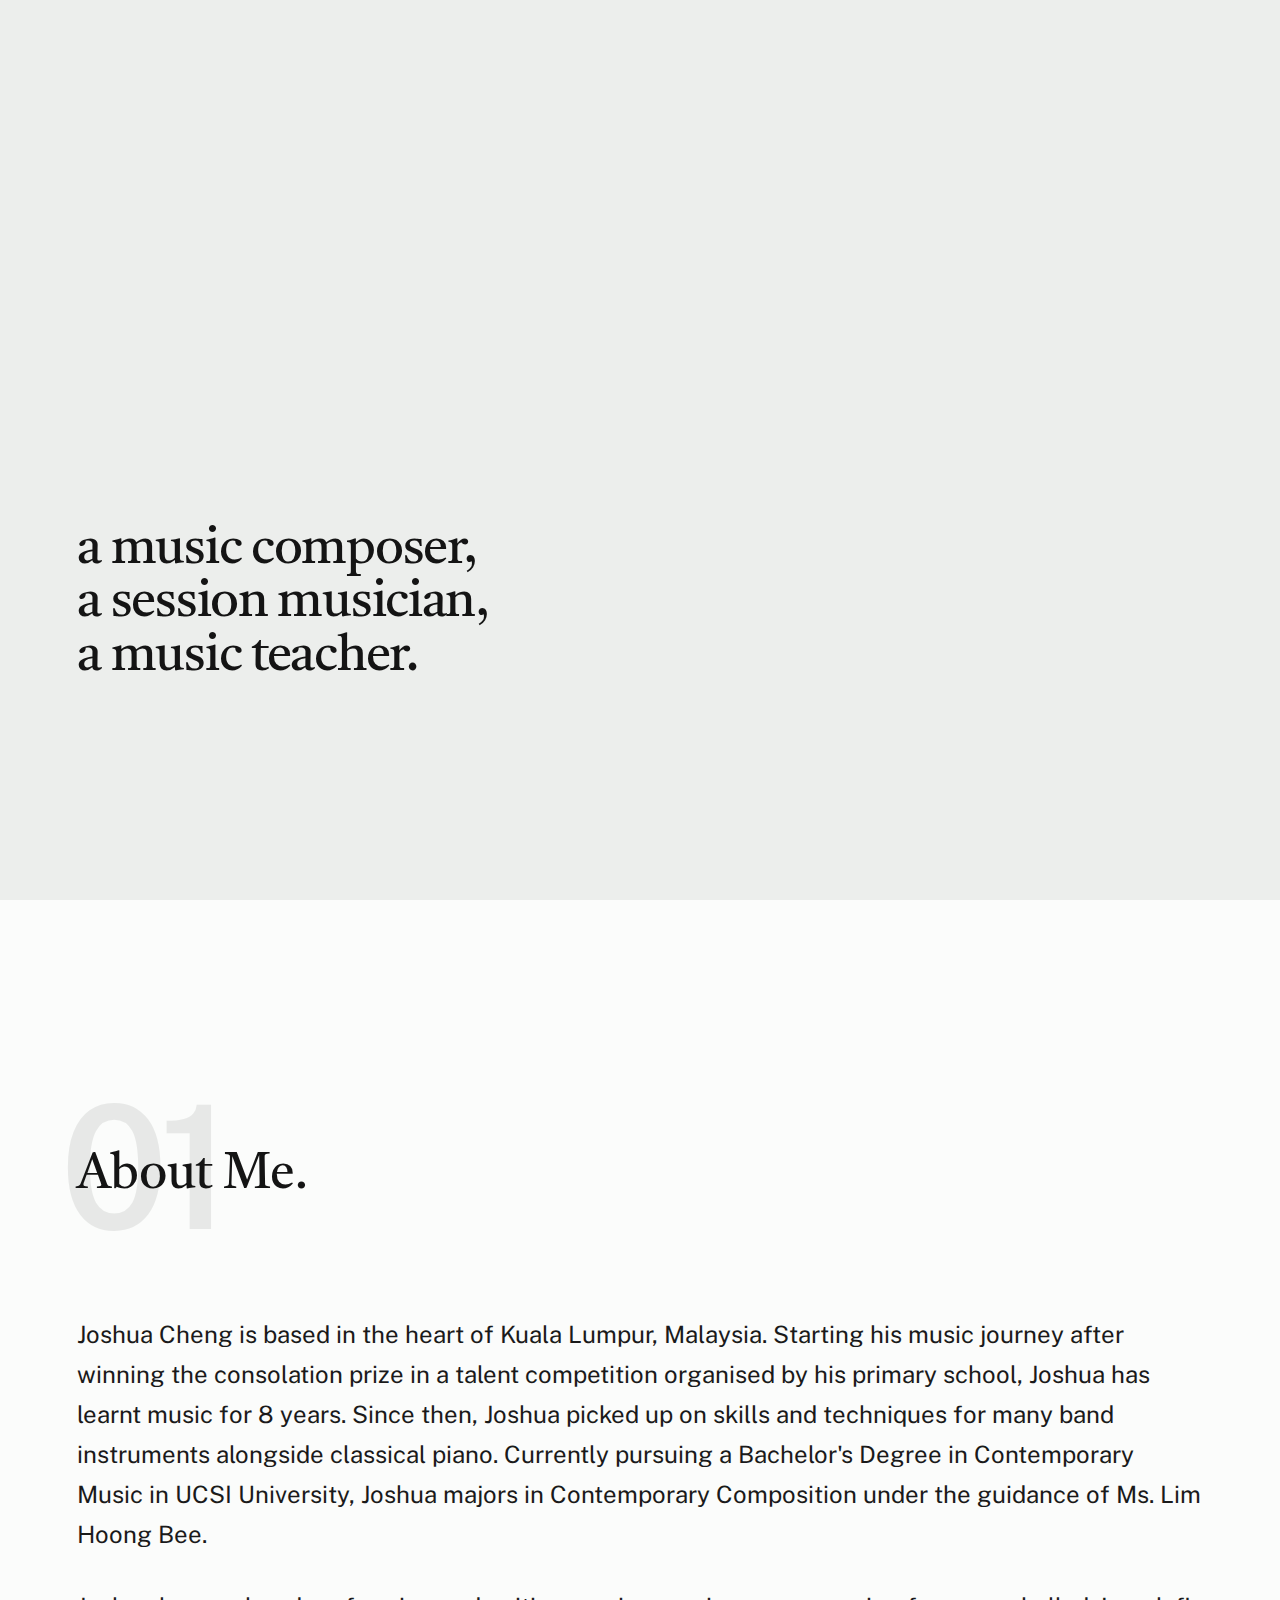
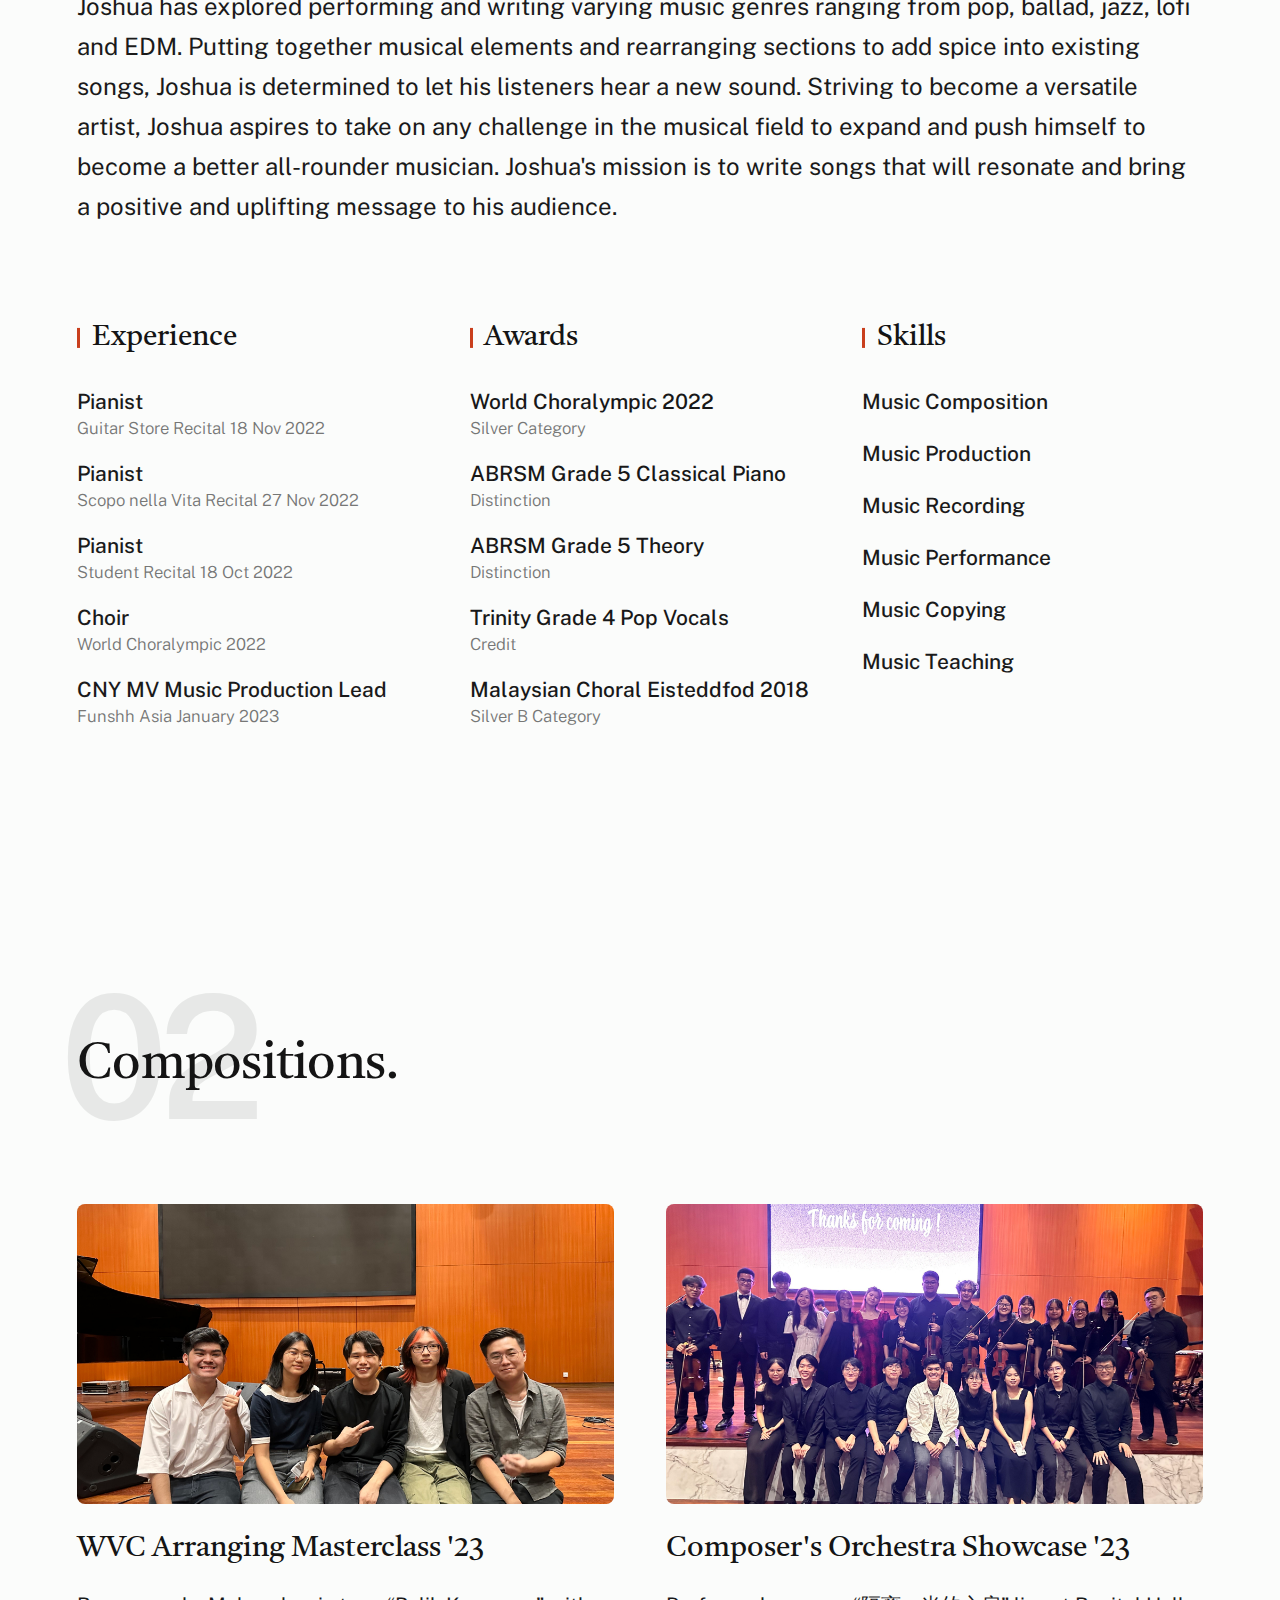
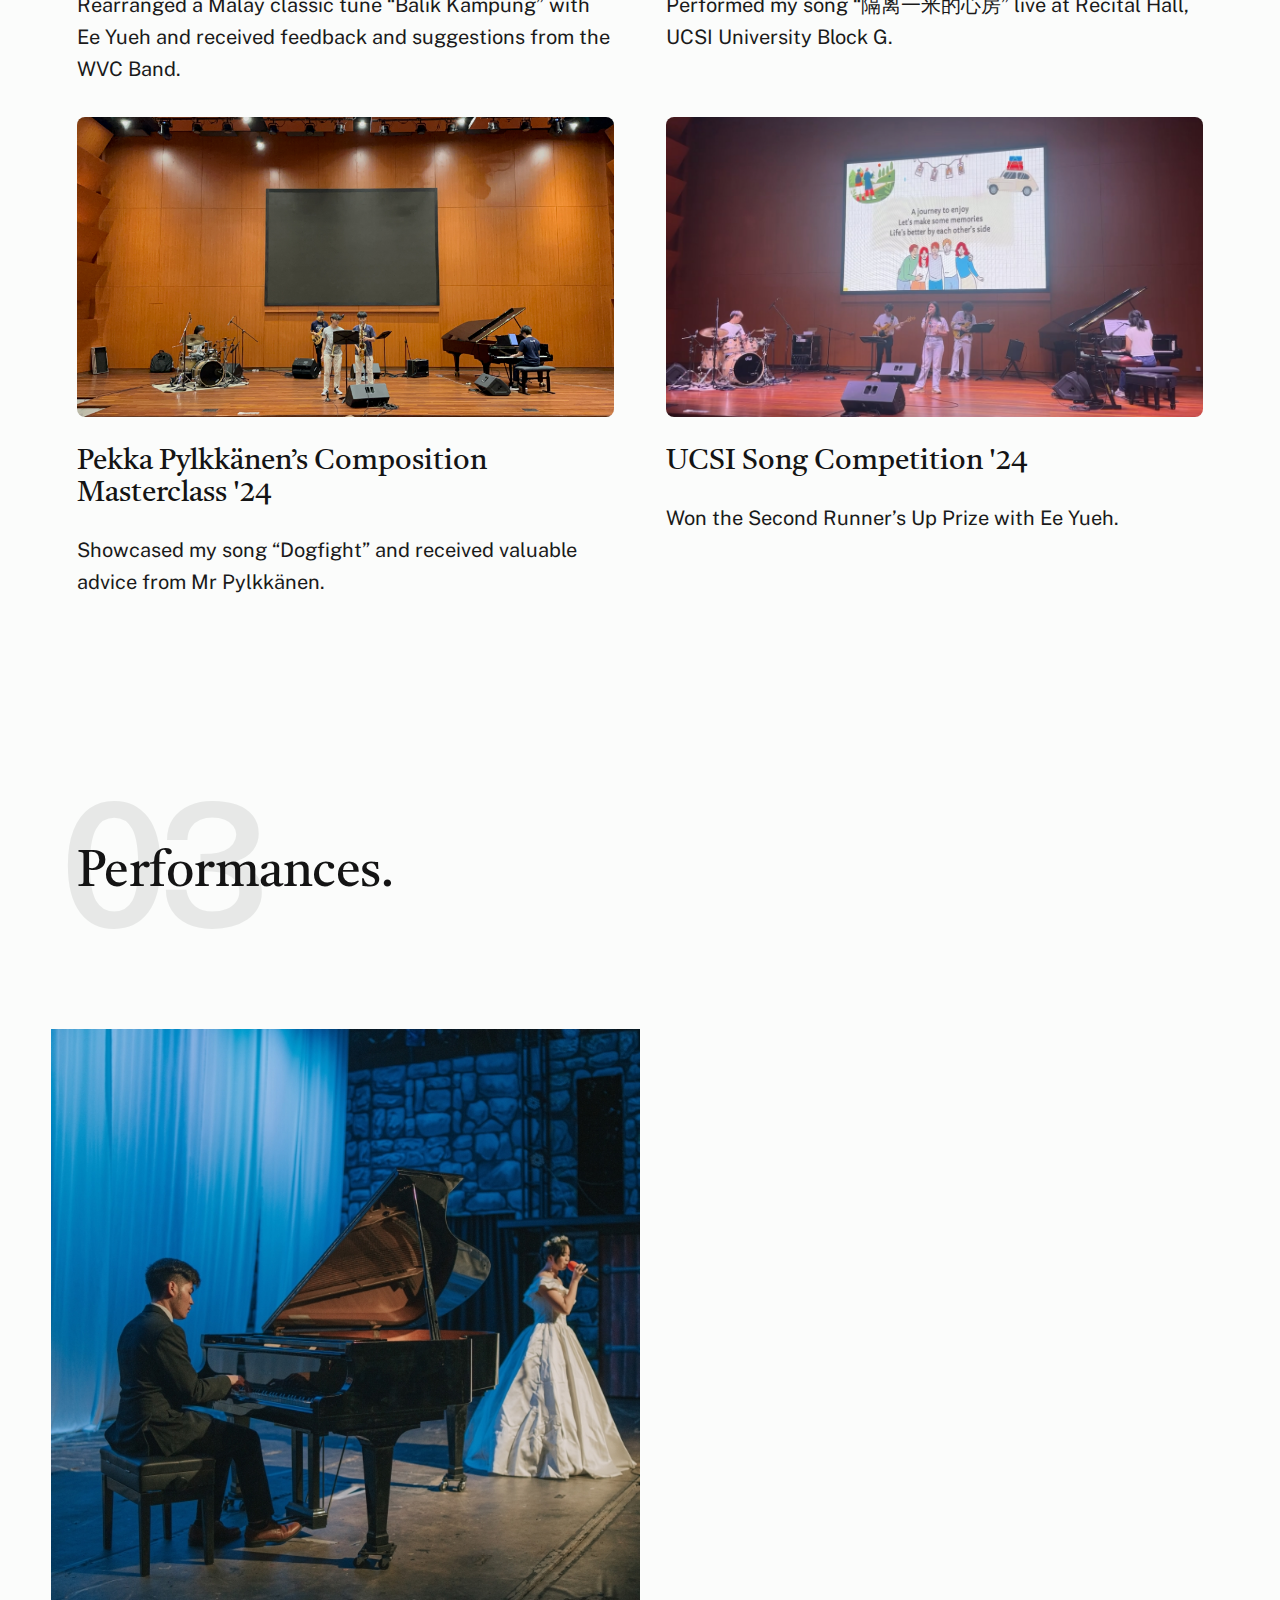
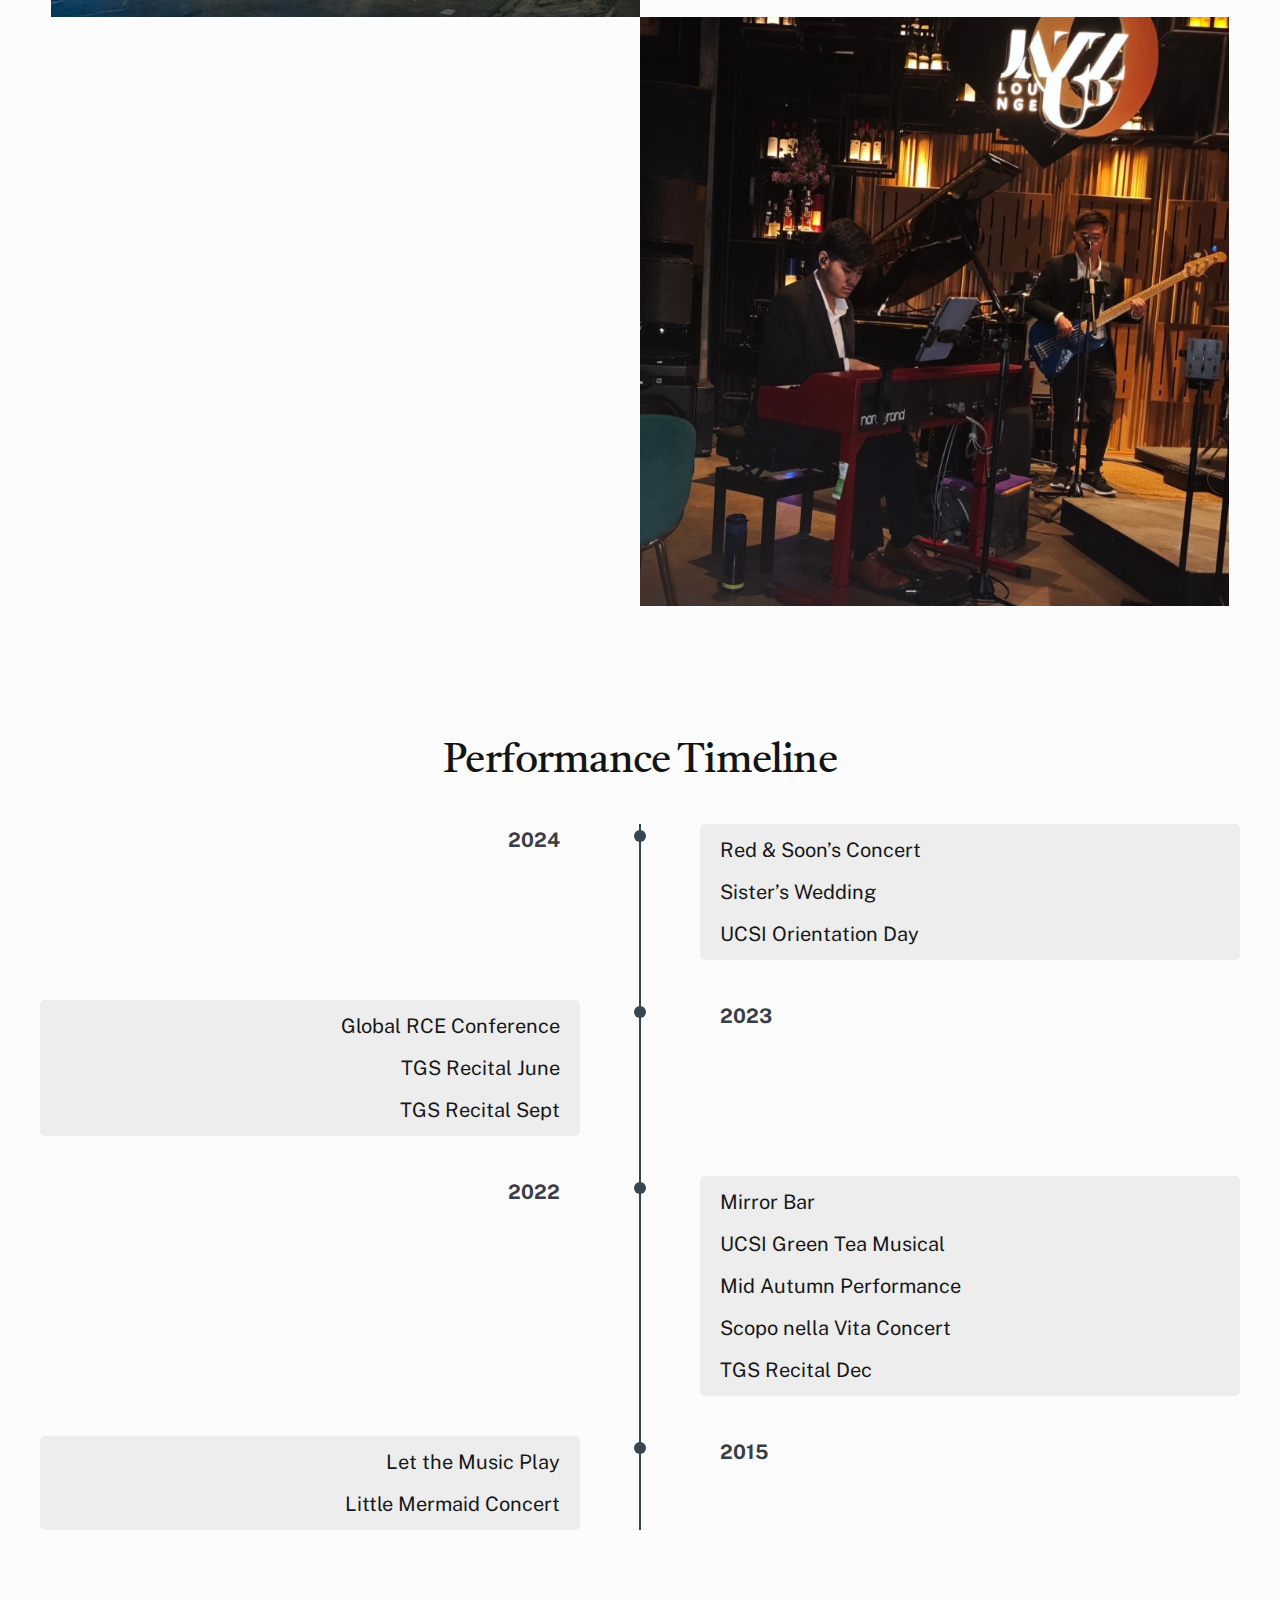
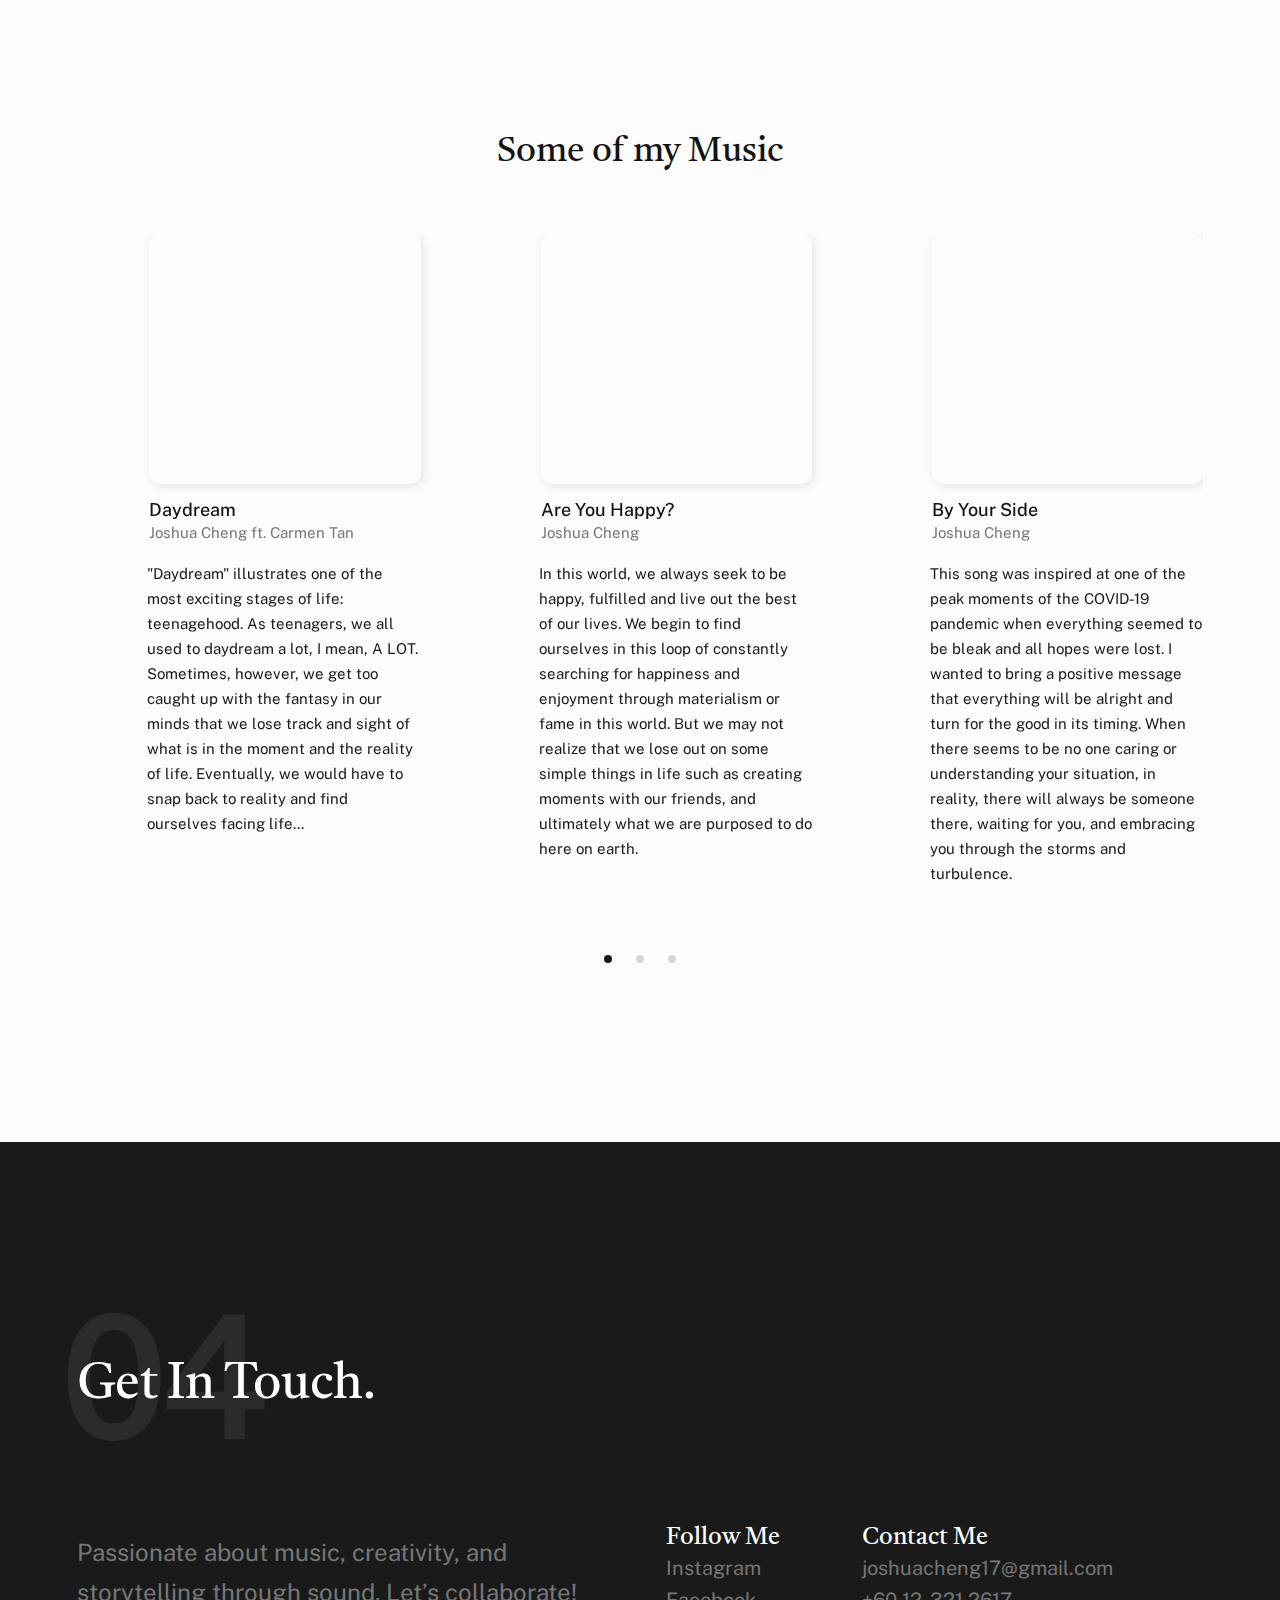
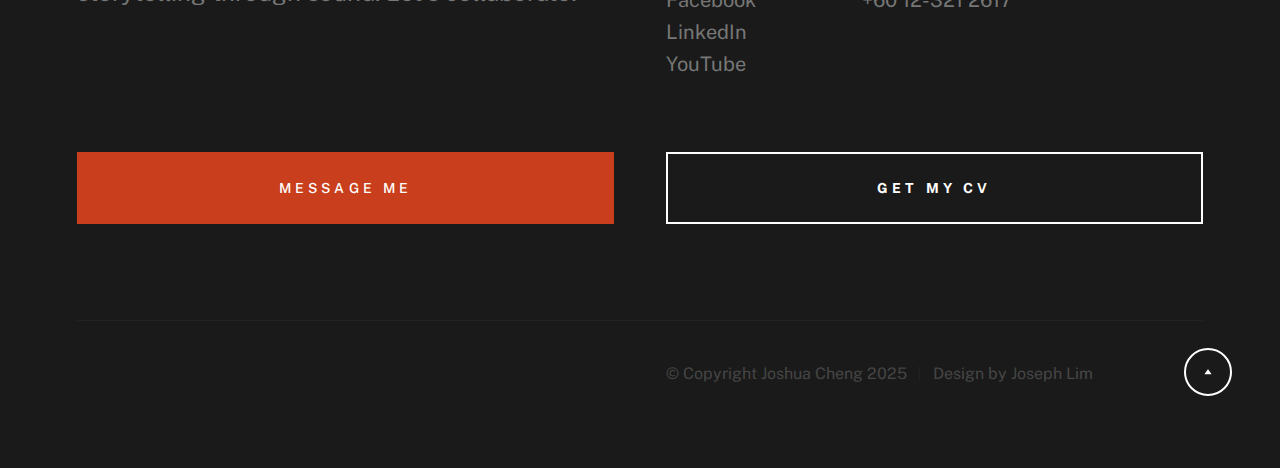
==== index.html @ 2cb17f42 "Add files via upload" ====
<!DOCTYPE html>
<html lang="en" class="no-js" >
<head>

    <!--- basic page needs
    ================================================== -->
    <meta charset="utf-8">
    <meta name="viewport" content="width=device-width, initial-scale=1">
    <title>Joshua Cheng</title>

    <script>
        document.documentElement.classList.remove('no-js');
        document.documentElement.classList.add('js');
    </script>

    <!-- CSS
    ================================================== -->
    <link rel="stylesheet" href="css/vendor.css">
    <link rel="stylesheet" href="css/styles.css">

    <!-- favicons
    ================================================== -->
    <link rel="icon" type="image/png" href="JC.png">

    <!-- <link rel="apple-touch-icon" sizes="180x180" href="apple-touch-icon.png">
    <link rel="icon" type="image/png" sizes="32x32" href="favicon-32x32.png">
    <link rel="icon" type="image/png" sizes="16x16" href="favicon-16x16.png">
    <link rel="manifest" href="site.webmanifest"> -->

</head>


<body id="top">

    
    <!-- preloader
    ================================================== -->
    <div id="preloader">
        <div id="loader" class="dots-fade">
            <div></div>
            <div></div>
            <div></div>
        </div>
    </div>


    <!-- page wrap
    ================================================== -->
    <div id="page" class="s-pagewrap">


        <!-- # site header 
        ================================================== -->
        <header class="s-header">
            <div class="row s-header__inner">

                <div class="s-header__block">
                    <div class="s-header__logo">
                        <a class="logo" href="index.html">
                            <img src="images/Joshua.svg" alt="Homepage">
                        </a>
                    </div>

                    <a class="s-header__menu-toggle" href="#0"><span>Menu</span></a>
                </div> <!-- end s-header__block -->

                <nav class="s-header__nav">    
                    <ul class="s-header__menu-links">
                        <li class="current"><a class="smoothscroll" href="#intro">Intro</a></li>
                        <li><a class="smoothscroll" href="#about">About</a></li>
                        <li><a class="smoothscroll" href="#works">Works</a></li>
                        <li><a class="smoothscroll" href="#footer">Contact</a></li>
                    </ul> <!-- s-header__menu-links -->    
                </nav> <!-- end s-header__nav -->

            </div> <!-- end s-header__inner -->
        </header> <!-- end s-header -->


        <!-- # intro
        ================================================== -->
        <section id="intro" class="s-intro target-section">

            <div class="row s-intro__content width-sixteen-col">
                <div class="column lg-12 s-intro__content-inner grid-block grid-16">
                    
                    <div class="s-intro__content-text">

                        <div class="s-intro__content-pretitle text-pretitle">Hello</div>
                        <h1 class="s-intro__content-title">
                        I'm Joshua Cheng</h1> 
                        <br>
                        <h3 class="s-intro__content-subtitle">a music composer, <br>
                        a session musician, <br>
                        a music teacher.
                        </h3>                            

                        <div class="s-intro__content-btns">
                            <a class="smoothscroll btn" href="#about">More About Me</a>
                            <a class="smoothscroll btn btn--stroke" href="#footer">Get In Touch</a>
                        </div> <!-- s-intro__content-btns -->   

                    </div> <!-- s-intro__content-text -->                     
                    
                </div> <!-- s-intro__content-inner -->  
            </div> <!-- s-intro__content -->

            <ul class="s-intro__social social-list">
                <li>
                    <a href="https://www.instagram.com/cheng.joshua/" target="blank">
                        <svg xmlns="http://www.w3.org/2000/svg" width="24" height="24" viewBox="0 0 24 24" fill="none" stroke="white" stroke-width="2">
                            <rect x="2" y="2" width="20" height="20" rx="5" ry="5" stroke="white" stroke-width="2"/>
                            <circle cx="12" cy="12" r="4" stroke="white" stroke-width="2"/>
                            <circle cx="18" cy="6" r="1" fill="white"/>
                          </svg>
                        <span class="u-screen-reader-text">Instagram</span>
                    </a>
                </li>
                <li>
                    <a href="https://www.facebook.com/joshua.cheng.944" target="blank">
                        <svg xmlns="http://www.w3.org/2000/svg" width="24" height="24" viewBox="0 0 24 24" fill="rgba(0, 0, 0, 1)">
                            <path d="M22.675 0H1.325C.593 0 0 .593 0 1.325v21.351C0 23.407.593 24 1.325 24h11.495V14.708h-3.13v-3.622h3.13V8.413c0-3.1 1.893-4.788 4.658-4.788 1.325 0 2.463.099 2.796.143v3.24h-1.918c-1.505 0-1.796.715-1.796 1.763v2.312h3.592l-.467 3.622h-3.125V24h6.127C23.407 24 24 23.407 24 22.676V1.325C24 .593 23.407 0 22.675 0z"/>
                          </svg>                                                                                                           
                        <span class="u-screen-reader-text">Facebook</span>
                    </a>
                </li>
                <li>
                    <a href="https://www.linkedin.com/in/joshua-cheng-b14655125/" target="blank">
                        <svg xmlns="http://www.w3.org/2000/svg" width="24" height="24" viewBox="0 0 24 24" fill="rgba(0, 0, 0, 1)"><path d="M20.447 20.452h-3.554v-5.569c0-1.328-.025-3.038-1.854-3.038-1.857 0-2.141 1.45-2.141 2.947v5.66H9.344V9h3.414v1.561h.049c.476-.9 1.637-1.854 3.369-1.854 3.604 0 4.268 2.37 4.268 5.455v6.29zM5.337 7.433c-1.144 0-2.07-.926-2.07-2.07 0-1.144.926-2.07 2.07-2.07 1.144 0 2.07.926 2.07 2.07 0 1.144-.926 2.07-2.07 2.07zM6.987 20.452H3.687V9h3.3v11.452zM22.225 0H1.771C.792 0 0 .774 0 1.727v20.546C0 23.227.792 24 1.771 24h20.451C23.208 24 24 23.227 24 22.273V1.727C24 .774 23.208 0 22.225 0z"/></svg>
                        <span class="u-screen-reader-text">LinkedIn</span>
                    </a>
                </li>
                <li>
                    <a href="https://www.youtube.com/channel/UCDn_E_sJCcV4kS2jR6MMblg" target="blank">
                        <svg xmlns="http://www.w3.org/2000/svg" width="24" height="24" viewBox="0 0 24 24" style="fill:rgba(0, 0, 0, 1);transform:;-ms-filter:"><path d="M23.499,6.203c-0.272-1.019-1.071-1.82-2.09-2.09C19.681,3.5,12,3.5,12,3.5s-7.681,0-9.41,0.613 c-1.019,0.272-1.82,1.071-2.09,2.09C0.887,7.932,0.887,12,0.887,12s0,4.068,0.613,5.797c0.272,1.019,1.071,1.82,2.09,2.09 C4.319,20.5,12,20.5,12,20.5s7.681,0,9.41-0.613c1.019-0.272,1.82-1.071,2.09-2.09C23.499,16.068,23.499,12,23.499,12 S23.499,7.932,23.499,6.203z M9.75,15.5v-7l6.5,3.5L9.75,15.5z"></path></svg>
                        <span class="u-screen-reader-text">YouTube</span>
                    </a>
                </li>

            </ul> <!-- end s-intro__social -->

            <div class="s-intro__content-media">                               
                <img src="images/main_portrait.JPG.jpg" srcset="images/main_portrait.jpg 1x, images/main_portrait.jpg 2x" alt="">
            </div> <!-- s-intro__content-media -->                

            <div class="s-intro__btn-download">
                <a class="btn btn--stroke" href="files/Joshua Cheng Music CV.pdf" download="Joshua Cheng Music CV.pdf" target="_blank" rel="noopener noreferrer">Get My CV</a>
            </div> <!-- end s-intro__btn-download -->
            
            <div class="s-intro__scroll-down">
                <a href="#about" class="smoothscroll">
                    <div class="scroll-icon">
                        <svg xmlns="http://www.w3.org/2000/svg" width="24" height="24" viewBox="0 0 24 24" style="fill: rgba(0, 0, 0, 1);transform: ;msFilter:;"><path d="M11.178 19.569a.998.998 0 0 0 1.644 0l9-13A.999.999 0 0 0 21 5H3a1.002 1.002 0 0 0-.822 1.569l9 13z"></path></svg>
                    </div>
                    <span class="scroll-text u-screen-reader-text">Scroll Down</span>
                </a>
            </div> <!-- s-intro__scroll-down -->

        </section> <!-- end s-intro -->


        <!-- # about
        ================================================== -->
        <section id="about" class="s-about target-section">

            <div class="row s-about__content">
                <div class="column xl-12">    
                    
                    <div class="section-header" data-num="01">
                        <h2 class="text-display-title">About Me.</h2>
                    </div> <!-- end section-header -->

                    <p class="attention-getter">
                    Joshua Cheng is based in the heart of Kuala Lumpur, Malaysia. Starting his music journey after winning the consolation prize in a talent competition organised by his primary school, Joshua has learnt music for 8 years. Since then, Joshua picked up on skills and techniques for many band instruments alongside classical piano. Currently pursuing a Bachelor's Degree in Contemporary Music in UCSI University, Joshua majors in Contemporary Composition under the guidance of Ms. Lim Hoong Bee.</p>

                    <p class="attention-getter">
                        Joshua has explored performing and writing varying music genres ranging from pop, ballad, jazz, lofi and EDM. Putting together musical elements and rearranging sections to add spice into existing songs, Joshua is determined to let his listeners hear a new sound. Striving to become a versatile artist, Joshua aspires to take on any challenge in the musical field to expand and push himself to become a better all-rounder musician. Joshua's mission is to write songs that will resonate and bring a positive and uplifting message to his audience.</p>

                    <div class="grid-list-items s-about__blocks">

                        <div class="grid-list-items__item s-about__block">
                            <h4 class="s-about__block-title">Experience</h4>
                            <ul class="s-about__list">
                                <li>
                                    Pianist
                                    <span>Guitar Store Recital 18 Nov 2022</span>
                                </li>
                                <li>
                                    Pianist
                                    <span>Scopo nella Vita Recital 27 Nov 2022</span>
                                </li>
                                <li>
                                    Pianist
                                    <span>Student Recital 18 Oct 2022 </span>
                                </li>
                                <li>
                                    Choir
                                    <span>World Choralympic 2022</span>
                                </li>
                                <li>
                                    CNY MV Music Production Lead
                                    <span>Funshh Asia January 2023</span>
                                </li>
                            </ul>
                        </div> <!--end s-about__block -->

                        <div class="grid-list-items__item s-about__block">
                            <h4 class="s-about__block-title">Awards</h4>

                            <ul class="s-about__list">
                                <li>
                                    <a href="#0">
                                        World Choralympic 2022
                                        <span>Silver Category</span>
                                    </a>                                        
                                </li>
                                <li>
                                    <a href="#0">
                                        ABRSM Grade 5 Classical Piano
                                        <span>Distinction</span>
                                    </a>
                                </li>
                                <li>
                                    <a href="#0">
                                        ABRSM Grade 5 Theory
                                        <span>Distinction</span>
                                    </a>
                                </li>
                                <li>
                                    <a href="#0">
                                        Trinity Grade 4 Pop Vocals 
                                        <span>Credit</span>
                                    </a>
                                </li><li>
                                    <a href="#0">
                                        Malaysian Choral Eisteddfod 2018
                                        <span>Silver B Category</span>
                                    </a>                                        
                                </li>
                            </ul>
                        </div> <!--end s-about__block -->
                        
                        <div class="grid-list-items__item s-about__block">
                            <h4 class="s-about__block-title">Skills</h4>

                            <ul class="s-about__list">
                                <li>
                                    Music Composition
                                </li>
                                <li>
                                    Music Production
                                </li>
                                <li>
                                    Music Recording
                                </li>
                                <li>
                                    Music Performance
                                </li>
                                <li>
                                    Music Copying
                                </li>
                                <li>
                                    Music Teaching
                                </li>
                            </ul>
                        </div> <!--end s-about__block -->

                    </div> <!-- grid-list-items -->

                </div> <!--end column -->
            </div> <!--end s-about__content -->
            
        </section> <!-- end s-about -->   

        <!-- # composition
        ================================================== -->
        <section id="compositions" class="s-compositions target-section">

            <div class="row">
                <div class="column xl-12">
                    <div class="section-header" data-num="02">
                        <h2 class="text-display-title">Compositions.</h2>
                    </div> <!-- end section-header -->
                </div>
            </div>

            <div class="row compositions-grid">

                <!-- Composition 1 -->
                <div class="column xl-6 lg-12 composition-item">
                    <div class="composition">
                        <img class="composition-image" src="images/composition/arranging_masterclass_23.jpg" alt="Composition 4">
                        <h4 class="composition-title">WVC Arranging Masterclass '23</h4>
                        <p class="composition-description">
                            Rearranged a Malay classic tune “Balik Kampung” with Ee Yueh and received feedback and suggestions from the WVC Band. 
                        </p>
                    </div>
                </div> <!-- end composition-item -->

                <!-- Composition 2 -->
                <div class="column xl-6 lg-12 composition-item">
                    <div class="composition">
                        <img class="composition-image" src="images/composition/composer_showcase_23.jpg" alt="Composition 2">
                        <h4 class="composition-title">Composer's Orchestra Showcase '23</h4>
                        <p class="composition-description">
                            Performed my song “隔离一米的心房” live at Recital Hall, UCSI University Block G.
                        </p>
                    </div>
                </div> <!-- end composition-item -->

                <!-- Composition 3 -->
                <div class="column xl-6 lg-12 composition-item">
                    <div class="composition">
                        <img class="composition-image" src="images/composition/composition_masterclass_24.JPG" alt="Composition 1">
                        <h4 class="composition-title">Pekka Pylkkänen’s Composition Masterclass '24</h4>
                        <p class="composition-description">
                            Showcased my song “Dogfight” and received valuable advice from Mr Pylkkänen.
                        </p>
                    </div>
                </div> <!-- end composition-item -->

                <!-- Composition 4 -->
                <div class="column xl-6 lg-12 composition-item">
                    <div class="composition">
                        <img class="composition-image" src="images/composition/ucsi_song_competition_24.jpg" alt="Composition 3">
                        <h4 class="composition-title">UCSI Song Competition '24</h4>
                        <p class="composition-description">
                            Won the Second Runner’s Up Prize with Ee Yueh. 
                        </p>
                    </div>
                </div> <!-- end composition-item -->

            </div> <!-- end compositions-grid -->

        </section> <!-- end s-compositions -->        


        <!-- # performances
        ================================================== -->
        <section id="works" class="s-works target-section">

            <div class="row">
                <div class="column xl-12">
                    <div class="section-header" data-num="03">
                        <h2 class="text-display-title">Performances.</h2>
                    </div> <!-- end section-header -->
                </div>
            </div>

            <!-- Main Performances Highlights -->
            <div class="row folio-entries">

                <!-- First Performance -->
                <div class="column entry">
                    <a href="images/folio/gallery/scopo_nella_vita_concert.jpg" class="entry__link glightbox" data-glightbox="title: Scopo Nella Vita Concert '22; description: .entry__desc-01">
                        <div class="entry__thumb">
                            <img src="images/folio/scopo_nella_vita_concert.jpg" srcset="images/folio/scopo_nella_vita_concert.jpg 1x, images/folio/scopo_nella_vita_concert@2x.jpg 2x" alt="">
                        </div>
                        <div class="entry__info">
                            <h4 class="entry__title">Scopo Nella Vita Concert '22</h4>
                            <div class="entry__cat">Pianist</div>
                        </div>
                    </a>

                    <div class="glightbox-desc entry__desc-01">
                        <p>
                            Performed as a pianist for my sister’s concert
                        </p>
                    </div>
                </div> <!-- entry -->

                <!-- Second Performance -->
                <div class="column entry">
                    <a href="images/folio/gallery/tgs_recital_sept23.jpg" class="entry__link glightbox" data-glightbox="title: TGS Recital Sept '23'; description: .entry__desc-05">
                        <div class="entry__thumb">
                            <img src="images/folio/tgs_recital_sept23.jpg" srcset="images/folio/tgs_recital_sept23.jpg 1x, images/folio/tgs_recital_sept23@2x.jpg 2x" alt="">
                        </div>
                        <div class="entry__info">
                            <h4 class="entry__title">TGS Recital Sept '23</h4>
                            <div class="entry__cat">Band Leader</div>
                        </div>
                    </a>

                    <div class="glightbox-desc entry__desc-05">
                        <p>
                        Band leader and keyboardist of my band.
                        Also played as guest bassist.
                        </p>
                    </div>
                </div> <!-- entry -->

                <!-- Third Performance -->
                <div class="column entry">
                    <a href="images/folio/gallery/sister_wedding.jpg" class="entry__link glightbox" data-glightbox="title: Sister's Wedding '24; description: .entry__desc-04">
                        <div class="entry__thumb">
                            <img src="images/folio/sister_wedding.JPG." srcset="images/folio/sister_wedding.jpg 1x, images/folio/sister_wedding@2x.jpg 2x" alt="">
                        </div>
                        <div class="entry__info">
                            <h4 class="entry__title">Sister's Wedding '24</h4>
                            <div class="entry__cat">Pianist</div>
                        </div>
                    </a>

                    <div class="glightbox-desc entry__desc-04">
                        <p>
                        Lorem ipsum dolor sit amet consectetur, adipisicing elit. 
                        Inventore ipsum iste soluta fugiat, impedit illum ducimus 
                        deleniti facilis ab, tempora non! Nisi, tempora provident.
                        </p>
                    </div>
                </div> <!-- entry -->

                <!-- Fourth Performance -->
                <div class="column entry">
                    <a href="images/folio/gallery/red_and_soon_concert_24.jpg" class="entry__link glightbox" data-glightbox="title: Red and Soon Concert '24'; description: .entry__desc-06">
                        <div class="entry__thumb">
                            <img src="images/folio/red_and_soon_concert_24.jpg" srcset="images/folio/red_and_soon_concert_24.jpg 1x, images/folio/red_and_soon_concert_24@2x.jpg 2x" alt="">
                        </div>
                        <div class="entry__info">
                            <h4 class="entry__title">Red and Soon's Concert '24</h4>
                            <div class="entry__cat">Frontend Design</div>
                        </div>
                    </a>

                    <div class="glightbox-desc entry__desc-06">
                        <p>
                        Lorem ipsum dolor sit amet consectetur, adipisicing elit. 
                        Inventore ipsum iste soluta fugiat, impedit illum ducimus 
                        deleniti facilis ab, tempora non! Nisi, tempora provident.
                        <a href="https://www.behance.net/">Project Link</a>.
                        </p>
                    </div>
                </div> <!-- entry --> 

            </div> <!-- folio entries -->

            <!-- Performance Timeline -->
            <section id="other-performances" class="timeline-section">
                <div class="timeline-header">
                    <h2>Performance Timeline</h2>
                </div>
                <div class="timeline">
                    <div class="timeline-item">
                        <div class="timeline-date">2024</div>
                        <div class="timeline-content">
                            <p class="timeline-desc">Red & Soon’s Concert</p>
                            <p class="timeline-desc">Sister’s Wedding</p>
                            <p class="timeline-desc">UCSI Orientation Day</p>
                        </div>
                    </div>
                    <div class="timeline-item">
                        <div class="timeline-date">2023</div>
                        <div class="timeline-content">
                            <p class="timeline-desc">Global RCE Conference</p>
                            <p class="timeline-desc">TGS Recital June</p>
                            <p class="timeline-desc">TGS Recital Sept</p>
                        </div>
                    </div>
                    <div class="timeline-item">
                        <div class="timeline-date">2022</div>
                        <div class="timeline-content">
                            <p class="timeline-desc">Mirror Bar</p>
                            <p class="timeline-desc">UCSI Green Tea Musical</p>
                            <p class="timeline-desc">Mid Autumn Performance</p>
                            <p class="timeline-desc">Scopo nella Vita Concert</p>
                            <p class="timeline-desc">TGS Recital Dec</p>
                        </div>
                    </div>
                    <div class="timeline-item">
                        <div class="timeline-date">2015</div>
                        <div class="timeline-content">
                            <p class="timeline-desc">Let the Music Play</p>
                            <p class="timeline-desc">Little Mermaid Concert</p>
                        </div>
                    </div>
                </div>
            </section>

            <!-- Other Music -->
            <div class="row s-testimonials">
                <div class="column xl-12">

                    <h3 class="s-testimonials__header">Some of my Music</h3>
    
                    <div class="swiper-container s-testimonials__slider">
    
                        <div class="swiper-wrapper">

                            <!--1st Song-->
                            <div class="s-testimonials__slide swiper-slide">
                                <div class="s-testimonials__author">
                                    <div class="s-testimonials__video-container">
                                        <iframe class="s-testimonials__video"
                                            src="https://www.youtube.com/embed/Yi7dYwLw9x8?si=ro37I69ZDQQ32Qte" 
                                            title="YouTube video player" 
                                            frameborder="0" 
                                            allow="accelerometer; autoplay; clipboard-write; encrypted-media; gyroscope; picture-in-picture; web-share" 
                                            referrerpolicy="strict-origin-when-cross-origin" 
                                            allowfullscreen>
                                        </iframe>
                                    </div>
                                    <cite class="s-testimonials__cite">
                                        <strong>Daydream</strong>
                                        <span>Joshua Cheng ft. Carmen Tan</span>
                                    </cite>
                                </div>
                                <p class="testimonial__desc">
                                    "Daydream" illustrates one of the most exciting stages of life: teenagehood. As teenagers, we all used to daydream a lot, 
                                    I mean, A LOT. Sometimes, however, we get too caught up with the fantasy in our minds that we lose track and sight of 
                                    what is in the moment and the reality of life. Eventually, we would have to snap back to reality and find ourselves facing 
                                    life...
                                </p>
                            </div> <!-- end s-testimonials__slide -->
            
                            <!--2nd Song-->
                            <div class="s-testimonials__slide swiper-slide">
                                <div class="s-testimonials__author">
                                    <div class="s-testimonials__video-container">
                                        <iframe class="s-testimonials__video"
                                            src="https://www.youtube.com/embed/DzXnQTQEo2Q?si=A9X1s0SdWro9Xtnl" 
                                            title="YouTube video player" 
                                            frameborder="0" 
                                            allow="accelerometer; autoplay; clipboard-write; encrypted-media; gyroscope; picture-in-picture; web-share" 
                                            referrerpolicy="strict-origin-when-cross-origin" 
                                            allowfullscreen>
                                        </iframe>
                                    </div>
                                    <cite class="s-testimonials__cite">
                                        <strong>Are You Happy?</strong>
                                        <span>Joshua Cheng</span>
                                    </cite>
                                </div>
                                <p class="testimonial__desc">
                                    In this world, we always seek to be happy, fulfilled and live out the best of our lives. We begin to find ourselves in 
                                    this loop of constantly searching for happiness and enjoyment through materialism or fame in this world. But we may not 
                                    realize that we lose out on some simple things in life such as creating moments with our friends, and ultimately what 
                                    we are purposed to do here on earth. 
                                </p>
                            </div> <!-- end s-testimonials__slide -->
                            
                            <!--3rd Song-->
                            <div class="s-testimonials__slide swiper-slide">
                                <div class="s-testimonials__author">
                                    <div class="s-testimonials__video-container">
                                        <iframe class="s-testimonials__video" 
                                            src="https://www.youtube.com/embed/0oAnjfOOE7Q?si=xEVXqdSBKKNXfiDW" 
                                            title="YouTube video player" 
                                            frameborder="0" 
                                            allow="accelerometer; autoplay; clipboard-write; encrypted-media; gyroscope; picture-in-picture; web-share" 
                                            referrerpolicy="strict-origin-when-cross-origin" 
                                            allowfullscreen>
                                        </iframe>
                                    </div>
                                    <cite class="s-testimonials__cite">
                                        <strong>By Your Side</strong>
                                        <span>Joshua Cheng</span>
                                    </cite>
                                </div>
                                <p class="testimonial__desc">
                                    This song was inspired at one of the peak moments of the COVID-19 pandemic when everything seemed to be bleak and all 
                                    hopes were lost. I wanted to bring a positive message that everything will be alright and turn for the good in its timing. 
                                    When there seems to be no one caring or understanding your situation, in reality, there will always be someone there, 
                                    waiting for you, and embracing you through the storms and turbulence.
                                </p>
                            </div> <!-- end s-testimonials__slide -->
    
                            <!--4th Song-->
                            <div class="s-testimonials__slide swiper-slide">
                                <div class="s-testimonials__author">
                                    <div class="s-testimonials__video-container">
                                        <iframe class="s-testimonials__video" 
                                            src="https://www.youtube.com/embed/Lt3WxE6eL8g?si=CV_gSS6WuaZSYxtA" 
                                            title="YouTube video player" 
                                            frameborder="0" 
                                            allow="accelerometer; autoplay; clipboard-write; encrypted-media; gyroscope; picture-in-picture; web-share" 
                                            referrerpolicy="strict-origin-when-cross-origin" 
                                            allowfullscreen>
                                        </iframe>
                                    </div>
                                    <cite class="s-testimonials__cite">
                                        <strong>Be Free, Be You</strong>
                                        <span>Joshua Cheng</span>
                                    </cite>
                                </div>
                                <p class="testimonial__desc">
                                    I've heard that a lot of times people say to me that "in society, you have to fake it to make it". I found myself 
                                    subscribing to the same ideology, and never truly enjoyed what I wanted to do at the moment at any given place. 
                                    There was a yearning in my heart that tells me it's okay to be yourself, no matter what people think, and ever since 
                                    then I told myself that I do not want people to see a facade of me, but truly see me for who I am.
                                </p>
                            </div> <!-- end s-testimonials__slide -->

                            <!--5th Song-->
                            <div class="s-testimonials__slide swiper-slide">
                                <div class="s-testimonials__author">
                                    <div class="s-testimonials__video-container">
                                        <iframe class="s-testimonials__video" 
                                            src="https://www.youtube.com/embed/UTuk7xOyQX8?si=ZD1ICqGT_HI75ges" 
                                            title="YouTube video player" 
                                            frameborder="0" 
                                            allow="accelerometer; autoplay; clipboard-write; encrypted-media; gyroscope; picture-in-picture; web-share" 
                                            referrerpolicy="strict-origin-when-cross-origin" 
                                            allowfullscreen>
                                        </iframe>
                                    </div>
                                    <cite class="s-testimonials__cite">
                                        <strong>To The Moon and Back</strong>
                                        <span>Joshua Cheng ft. Jaslyn Ng (Guitar)</span>
                                    </cite>
                                </div>
                                <p class="testimonial__desc">
                                    This Bossa tune depicts a story of a man wanting to be together with the woman he was in love with, and how badly 
                                    he wanted her for himself. I decided to try something unusual for my jury/exam with a whole different direction of 
                                    making music for fun. Hope all my listeners enjoy this tune!
                                </p>
                            </div> <!-- end s-testimonials__slide -->
        
                        </div> <!-- end swiper-wrapper -->
    
                        <div class="swiper-pagination"></div>
    
                    </div> <!-- end swiper-container -->
    
                </div> <!-- end column -->
            </div> <!-- end s-testimonials -->

        </section> <!-- end s-works --> 


        <!-- # numbers
        ================================================== -->
        <!--
        <section id="numbers" class="s-numbers">

            <div class="row counter-items">

                <div class="column counter-items__item">
                    <div class="num">
                        80
                        <span>+</span>
                    </div>
                    <h5>Happy Customers</h5>
                    <p>
                    Lorem ipsum dolor sit amet consectetur adipisicing elit. 
                    Vel harum magni quae voluptate error quo repellendus inventore 
                    laborum ex veniam. 
                    </p>
                </div> 

                <div class="column counter-items__item">
                    <div class="num">
                        120
                        <span>+</span>
                    </div>
                    <h5>Projects Completed</h5>
                    <p>
                    Nunc interdum lacus sit amet orci. Vestibulum dapibus nunc ac augue. 
                    Fusce vel dui. In ac felis 
                    quis tortor malesuada pretium
                    </p>
                </div> 

                <div class="column counter-items__item">
                    <div class="num">
                        23k
                        <span>+</span>
                    </div>
                    <h5>Lines of Code</h5>
                    <p>
                    Excepturi nam cupiditate culpa doloremque deleniti repellat. Veniam quos repellat voluptas animi adipisci.
                    Nisi eaque consequatur. Voluptatem dignissimos ut ducimus
                    </p>
                </div> 

                <div class="column counter-items__item">
                    <div class="num">
                        85
                        <span>+</span>
                    </div>
                    <h5>Positive Feedback</h5>
                    <p>
                    Lorem ipsum dolor sit amet consectetur adipisicing elit. Vel harum magni quae voluptate error 
                    quo repellendus inventore laborum ex veniam.
                    </p>
                </div> 

            </div>  

        </section> --> 


        <!-- # footer 
        ================================================== -->
        <footer id="footer" class="s-footer target-section">

            <div class="row">
                <div class="column lg-12">
                    <div class="section-header light-on-dark" data-num="04">
                        <h2 class="text-display-title">Get In Touch.</h2>
                    </div> <!-- end section-header -->
                </div>
            </div>

            <div class="row s-footer__content">

                <div class="column xl-6 md-12 s-footer__block s-footer__about">                    
                    <p class="attention-getter">
                    Passionate about music, creativity, and storytelling through sound. Let’s collaborate!
                    </p>               
                </div> <!-- end section-footer__about -->

                <div class="column xl-6 md-12 s-footer__block s-footer__site-links">
                    <div class="row">
                        <div class="column xl-4 lg-5 md-6 tab-12">
                            <h5>Follow Me</h5>
                            <ul class="link-list">
                                <li><a href="https://www.instagram.com/cheng.joshua/" target="blank">Instagram</a></li>
                                <li><a href="https://www.facebook.com/joshua.cheng.944" target="blank">Facebook</a></li>
                                <li><a href="https://www.linkedin.com/in/joshua-cheng-b14655125/" target="blank">LinkedIn</a></li>
                                <li><a href="https://www.youtube.com/channel/UCDn_E_sJCcV4kS2jR6MMblg" target="blank">YouTube</a></li>
                            </ul>
                        </div>
                        <div class="column xl-6 md-6 tab-12">
                            <h5>Contact Me</h5>
                            <ul class="link-list">
                                <li><a href="mailto:#0">joshuacheng17@gmail.com</a></li>
                                <li><a href="tel:+1975432345">+60 12-321 2617</a></li>
                            </ul> 
                        </div>
                    </div>                    
                </div> <!-- end section-footer__site-links -->

            </div> <!-- end section-footer__content -->


            <div class="row s-footer__buttons">
               
                <div class="column xl-6 tab-12">
                    <a href="mailto:joshuacheng17@gmail.com" class="btn btn--primary btn--large u-fullwidth">Message Me</a>
                </div>
          
                <div class="column xl-6 tab-12">                    
                    <a href="files/Joshua Cheng Music CV.pdf" download="Joshua Cheng Music CV.pdf" target="_blank" rel="noopener noreferrer" class="btn btn--stroke btn--large u-fullwidth">Get My CV</a>
                </div>
            
            </div> <!-- end section-footer__buttons -->              
            
            <div class="row s-footer__bottom">
                
                <div class="column xl-6 lg-12">
                    <!--<ul class="s-footer__social social-list">
                        <li>
                            <a href="#0">
                                <svg xmlns="http://www.w3.org/2000/svg" width="24" height="24" viewBox="0 0 24 24" style="fill:rgba(0, 0, 0, 1);transform:;-ms-filter:"><path d="M20,3H4C3.447,3,3,3.448,3,4v16c0,0.552,0.447,1,1,1h8.615v-6.96h-2.338v-2.725h2.338v-2c0-2.325,1.42-3.592,3.5-3.592 c0.699-0.002,1.399,0.034,2.095,0.107v2.42h-1.435c-1.128,0-1.348,0.538-1.348,1.325v1.735h2.697l-0.35,2.725h-2.348V21H20 c0.553,0,1-0.448,1-1V4C21,3.448,20.553,3,20,3z"></path></svg>
                                <span class="u-screen-reader-text">Facebook</span>
                            </a>
                        </li>
                        <li>
                            <a href="#0">
                                <svg xmlns="http://www.w3.org/2000/svg" width="24" height="24" viewBox="0 0 24 24" style="fill:rgba(0, 0, 0, 1);transform:;-ms-filter:"><path d="M19.633,7.997c0.013,0.175,0.013,0.349,0.013,0.523c0,5.325-4.053,11.461-11.46,11.461c-2.282,0-4.402-0.661-6.186-1.809 c0.324,0.037,0.636,0.05,0.973,0.05c1.883,0,3.616-0.636,5.001-1.721c-1.771-0.037-3.255-1.197-3.767-2.793 c0.249,0.037,0.499,0.062,0.761,0.062c0.361,0,0.724-0.05,1.061-0.137c-1.847-0.374-3.23-1.995-3.23-3.953v-0.05 c0.537,0.299,1.16,0.486,1.82,0.511C3.534,9.419,2.823,8.184,2.823,6.787c0-0.748,0.199-1.434,0.548-2.032 c1.983,2.443,4.964,4.04,8.306,4.215c-0.062-0.3-0.1-0.611-0.1-0.923c0-2.22,1.796-4.028,4.028-4.028 c1.16,0,2.207,0.486,2.943,1.272c0.91-0.175,1.782-0.512,2.556-0.973c-0.299,0.935-0.936,1.721-1.771,2.22 c0.811-0.088,1.597-0.312,2.319-0.624C21.104,6.712,20.419,7.423,19.633,7.997z"></path></svg>
                                <span class="u-screen-reader-text">Twitter</span>
                            </a>
                        </li>
                        <li>
                            <a href="#0">
                                <svg xmlns="http://www.w3.org/2000/svg" width="24" height="24" viewBox="0 0 24 24" style="fill:rgba(0, 0, 0, 1);transform:;-ms-filter:"><path d="M11.999,7.377c-2.554,0-4.623,2.07-4.623,4.623c0,2.554,2.069,4.624,4.623,4.624c2.552,0,4.623-2.07,4.623-4.624 C16.622,9.447,14.551,7.377,11.999,7.377L11.999,7.377z M11.999,15.004c-1.659,0-3.004-1.345-3.004-3.003 c0-1.659,1.345-3.003,3.004-3.003s3.002,1.344,3.002,3.003C15.001,13.659,13.658,15.004,11.999,15.004L11.999,15.004z"></path><circle cx="16.806" cy="7.207" r="1.078"></circle><path d="M20.533,6.111c-0.469-1.209-1.424-2.165-2.633-2.632c-0.699-0.263-1.438-0.404-2.186-0.42 c-0.963-0.042-1.268-0.054-3.71-0.054s-2.755,0-3.71,0.054C7.548,3.074,6.809,3.215,6.11,3.479C4.9,3.946,3.945,4.902,3.477,6.111 c-0.263,0.7-0.404,1.438-0.419,2.186c-0.043,0.962-0.056,1.267-0.056,3.71c0,2.442,0,2.753,0.056,3.71 c0.015,0.748,0.156,1.486,0.419,2.187c0.469,1.208,1.424,2.164,2.634,2.632c0.696,0.272,1.435,0.426,2.185,0.45 c0.963,0.042,1.268,0.055,3.71,0.055s2.755,0,3.71-0.055c0.747-0.015,1.486-0.157,2.186-0.419c1.209-0.469,2.164-1.424,2.633-2.633 c0.263-0.7,0.404-1.438,0.419-2.186c0.043-0.962,0.056-1.267,0.056-3.71s0-2.753-0.056-3.71C20.941,7.57,20.801,6.819,20.533,6.111z M19.315,15.643c-0.007,0.576-0.111,1.147-0.311,1.688c-0.305,0.787-0.926,1.409-1.712,1.711c-0.535,0.199-1.099,0.303-1.67,0.311 c-0.95,0.044-1.218,0.055-3.654,0.055c-2.438,0-2.687,0-3.655-0.055c-0.569-0.007-1.135-0.112-1.669-0.311 c-0.789-0.301-1.414-0.923-1.719-1.711c-0.196-0.534-0.302-1.099-0.311-1.669c-0.043-0.95-0.053-1.218-0.053-3.654 c0-2.437,0-2.686,0.053-3.655c0.007-0.576,0.111-1.146,0.311-1.687c0.305-0.789,0.93-1.41,1.719-1.712 c0.534-0.198,1.1-0.303,1.669-0.311c0.951-0.043,1.218-0.055,3.655-0.055c2.437,0,2.687,0,3.654,0.055 c0.571,0.007,1.135,0.112,1.67,0.311c0.786,0.303,1.407,0.925,1.712,1.712c0.196,0.534,0.302,1.099,0.311,1.669 c0.043,0.951,0.054,1.218,0.054,3.655c0,2.436,0,2.698-0.043,3.654H19.315z"></path></svg>
                                <span class="u-screen-reader-text">Instagram</span>
                            </a>
                        </li>
                        <li>
                            <a href="#0">
                                <svg xmlns="http://www.w3.org/2000/svg" width="24" height="24" viewBox="0 0 24 24" style="fill: rgba(0, 0, 0, 1);transform: ;msFilter:;"><path d="M20.66 6.98a9.932 9.932 0 0 0-3.641-3.64C15.486 2.447 13.813 2 12 2s-3.486.447-5.02 1.34c-1.533.893-2.747 2.107-3.64 3.64S2 10.187 2 12s.446 3.487 1.34 5.02a9.924 9.924 0 0 0 3.641 3.64C8.514 21.553 10.187 22 12 22s3.486-.447 5.02-1.34a9.932 9.932 0 0 0 3.641-3.64C21.554 15.487 22 13.813 22 12s-.446-3.487-1.34-5.02zM12 3.66c2 0 3.772.64 5.32 1.919-.92 1.174-2.286 2.14-4.1 2.9-1.002-1.813-2.088-3.327-3.261-4.54A7.715 7.715 0 0 1 12 3.66zM5.51 6.8a8.116 8.116 0 0 1 2.711-2.22c1.212 1.201 2.325 2.7 3.34 4.5-2 .6-4.114.9-6.341.9-.573 0-1.006-.013-1.3-.04A8.549 8.549 0 0 1 5.51 6.8zM3.66 12c0-.054.003-.12.01-.2.007-.08.01-.146.01-.2.254.014.641.02 1.161.02 2.666 0 5.146-.367 7.439-1.1.187.373.381.793.58 1.26-1.32.293-2.674 1.006-4.061 2.14S6.4 16.247 5.76 17.5c-1.4-1.587-2.1-3.42-2.1-5.5zM12 20.34c-1.894 0-3.594-.587-5.101-1.759.601-1.187 1.524-2.322 2.771-3.401 1.246-1.08 2.483-1.753 3.71-2.02a29.441 29.441 0 0 1 1.56 6.62 8.166 8.166 0 0 1-2.94.56zm7.08-3.96a8.351 8.351 0 0 1-2.58 2.621c-.24-2.08-.7-4.107-1.379-6.081.932-.066 1.765-.1 2.5-.1.799 0 1.686.034 2.659.1a8.098 8.098 0 0 1-1.2 3.46zm-1.24-5c-1.16 0-2.233.047-3.22.14a27.053 27.053 0 0 0-.68-1.62c2.066-.906 3.532-2.006 4.399-3.3 1.2 1.414 1.854 3.027 1.96 4.84-.812-.04-1.632-.06-2.459-.06z"></path></svg>
                                <span class="u-screen-reader-text">Dribbble</span>
                            </a>
                        </li>
                    </ul> -->
                </div> 

                <div class="column xl-6 lg-12">
                    <p class="ss-copyright">
                        <span>© Copyright Joshua Cheng 2025</span> 
                        <span>Design by Joseph Lim</a></span>
                    </p>
                </div>

            </div> <!-- end section-footer__bottom -->          

            <div class="ss-go-top">
                <a class="smoothscroll" title="Back to Top" href="#top">                 
                    <svg xmlns="http://www.w3.org/2000/svg" width="24" height="24" viewBox="0 0 24 24" style="fill: rgba(0, 0, 0, 1);transform: ;msFilter:;"><path d="M5.536 21.886a1.004 1.004 0 0 0 1.033-.064l13-9a1 1 0 0 0 0-1.644l-13-9A1 1 0 0 0 5 3v18a1 1 0 0 0 .536.886z"></path></svg>
                </a>                                
                <span>Back To Top</span>   
            </div> <!-- end ss-go-top -->
            
        </footer> <!-- end s-footer -->

    </div> <!-- end page-wrap -->


    <!-- Java Script
    ================================================== -->
    <script src="js/plugins.js"></script>
    <script src="js/main.js"></script>

</body>
</html>
---- css/vendor.css ----
/* ===================================================================
 * Hudson Third-party Stylesheets
 * Template Ver. 1.0.0
 * 04-03-2023
 * -------------------------------------------------------------------
 *
 * TOC:
 * # PrismJS 
 * # Swiper
 * # GLightbox
 *
 * ------------------------------------------------------------------- */
 

/* ===================================================================
 * # PrismJS 1.20.0
 *   https://prismjs.com/download.html#themes=prism-okaidia&languages=markup+css+clike+javascript+markup-templating+php 
 *   
 *   okaidia theme for JavaScript, CSS and HTML
 *   Loosely based on Monokai textmate theme by http://www.monokai.nl/
 *   @author ocodia
 * ------------------------------------------------------------------- */
code[class*=language-],
pre[class*=language-] {
    color          : #f8f8f2;
    background     : none;
    text-shadow    : 0 1px rgba(0, 0, 0, 0.3);
    font-family    : var(--font-mono);
    font-size      : calc(var(--text-size) * 0.9444);
    text-align     : left;
    white-space    : pre;
    word-spacing   : normal;
    word-break     : normal;
    word-wrap      : normal;
    line-height    : var(--vspace-1);
    -moz-tab-size  : 4;
    -o-tab-size    : 4;
    tab-size       : 4;
    -webkit-hyphens: none;
    hyphens        : none;
}

/* Code blocks */
pre[class*=language-] {
    padding : var(--vspace-0_5) 0 var(--vspace-1);
    margin  : var(--vspace-1) 0;
    overflow: auto;
}

:not(pre)>code[class*=language-],
pre[class*=language-] {
    background: #272822;
}

/* Inline code */
:not(pre)>code[class*=language-] {
    padding    : 0.1em;
    white-space: normal;
}

.token.comment,
.token.prolog,
.token.doctype,
.token.cdata {
    color: slategray;
}

.token.punctuation {
    color: #f8f8f2;
}

.token.namespace {
    opacity: 0.7;
}

.token.property,
.token.tag,
.token.constant,
.token.symbol,
.token.deleted {
    color: #f92672;
}

.token.boolean,
.token.number {
    color: #ae81ff;
}

.token.selector,
.token.attr-name,
.token.string,
.token.char,
.token.builtin,
.token.inserted {
    color: #a6e22e;
}

.token.operator,
.token.entity,
.token.url,
.language-css .token.string,
.style .token.string,
.token.variable {
    color: #f8f8f2;
}

.token.atrule,
.token.attr-value,
.token.function,
.token.class-name {
    color: #e6db74;
}

.token.keyword {
    color: #66d9ef;
}

.token.regex,
.token.important {
    color: #fd971f;
}

.token.important,
.token.bold {
    font-weight: bold;
}

.token.italic {
    font-style: italic;
}

.token.entity {
    cursor: help;
}


/* ===================================================================
 * # Swiper 6.4.5
 *   Most modern mobile touch slider and framework with hardware accelerated transitions
 *   https://swiperjs.com
 *
 *   Copyright 2014-2020 Vladimir Kharlampidi
 *
 *   Released under the MIT License
 *
 *   Released on: December 18, 2020
 * ------------------------------------------------------------------- */
@font-face {
    font-family: "swiper-icons";
    src        : url("data:application/font-woff;charset=utf-8;base64, [base64]//wADZ2x5ZgAAAywAAADMAAAD2MHtryVoZWFkAAABbAAAADAAAAA2E2+eoWhoZWEAAAGcAAAAHwAAACQC9gDzaG10eAAAAigAAAAZAAAArgJkABFsb2NhAAAC0AAAAFoAAABaFQAUGG1heHAAAAG8AAAAHwAAACAAcABAbmFtZQAAA/gAAAE5AAACXvFdBwlwb3N0AAAFNAAAAGIAAACE5s74hXjaY2BkYGAAYpf5Hu/j+W2+MnAzMYDAzaX6QjD6/4//Bxj5GA8AuRwMYGkAPywL13jaY2BkYGA88P8Agx4j+/8fQDYfA1AEBWgDAIB2BOoAeNpjYGRgYNBh4GdgYgABEMnIABJzYNADCQAACWgAsQB42mNgYfzCOIGBlYGB0YcxjYGBwR1Kf2WQZGhhYGBiYGVmgAFGBiQQkOaawtDAoMBQxXjg/wEGPcYDDA4wNUA2CCgwsAAAO4EL6gAAeNpj2M0gyAACqxgGNWBkZ2D4/wMA+xkDdgAAAHjaY2BgYGaAYBkGRgYQiAHyGMF8FgYHIM3DwMHABGQrMOgyWDLEM1T9/w8UBfEMgLzE////P/5//f/V/xv+r4eaAAeMbAxwIUYmIMHEgKYAYjUcsDAwsLKxc3BycfPw8jEQA/[base64]/uznmfPFBNODM2K7MTQ45YEAZqGP81AmGGcF3iPqOop0r1SPTaTbVkfUe4HXj97wYE+yNwWYxwWu4v1ugWHgo3S1XdZEVqWM7ET0cfnLGxWfkgR42o2PvWrDMBSFj/IHLaF0zKjRgdiVMwScNRAoWUoH78Y2icB/yIY09An6AH2Bdu/UB+yxopYshQiEvnvu0dURgDt8QeC8PDw7Fpji3fEA4z/PEJ6YOB5hKh4dj3EvXhxPqH/SKUY3rJ7srZ4FZnh1PMAtPhwP6fl2PMJMPDgeQ4rY8YT6Gzao0eAEA409DuggmTnFnOcSCiEiLMgxCiTI6Cq5DZUd3Qmp10vO0LaLTd2cjN4fOumlc7lUYbSQcZFkutRG7g6JKZKy0RmdLY680CDnEJ+UMkpFFe1RN7nxdVpXrC4aTtnaurOnYercZg2YVmLN/d/gczfEimrE/fs/bOuq29Zmn8tloORaXgZgGa78yO9/cnXm2BpaGvq25Dv9S4E9+5SIc9PqupJKhYFSSl47+Qcr1mYNAAAAeNptw0cKwkAAAMDZJA8Q7OUJvkLsPfZ6zFVERPy8qHh2YER+3i/BP83vIBLLySsoKimrqKqpa2hp6+jq6RsYGhmbmJqZSy0sraxtbO3sHRydnEMU4uR6yx7JJXveP7WrDycAAAAAAAH//wACeNpjYGRgYOABYhkgZgJCZgZNBkYGLQZtIJsFLMYAAAw3ALgAeNolizEKgDAQBCchRbC2sFER0YD6qVQiBCv/H9ezGI6Z5XBAw8CBK/m5iQQVauVbXLnOrMZv2oLdKFa8Pjuru2hJzGabmOSLzNMzvutpB3N42mNgZGBg4GKQYzBhYMxJLMlj4GBgAYow/P/PAJJhLM6sSoWKfWCAAwDAjgbRAAB42mNgYGBkAIIbCZo5IPrmUn0hGA0AO8EFTQAA") format("woff");
    font-weight: 400;
    font-style : normal;
}

:root {
    --swiper-theme-color: #007aff;
}

.swiper-container {
    margin-left : auto;
    margin-right: auto;
    position    : relative;
    overflow    : hidden;
    list-style  : none;
    padding     : 0;
    /* Fix of Webkit flickering */
    z-index     : 1;
}

.swiper-container-vertical>.swiper-wrapper {
    flex-direction: column;
}

.swiper-wrapper {
    position           : relative;
    width              : 100%;
    height             : 100%;
    z-index            : 1;
    display            : flex;
    transition-property: transform;
    box-sizing         : content-box;
}

.swiper-container-android .swiper-slide,
.swiper-wrapper {
    transform: translate3d(0px, 0, 0);
}

.swiper-container-multirow>.swiper-wrapper {
    flex-wrap: wrap;
}

.swiper-container-multirow-column>.swiper-wrapper {
    flex-wrap     : wrap;
    flex-direction: column;
}

.swiper-container-free-mode>.swiper-wrapper {
    transition-timing-function: ease-out;
    margin                    : 0 auto;
}

.swiper-slide {
    flex-shrink        : 0;
    width              : 100%;
    height             : 100%;
    position           : relative;
    transition-property: transform;
}

.swiper-slide-invisible-blank {
    visibility: hidden;
}

/* Auto Height */
.swiper-container-autoheight,
.swiper-container-autoheight .swiper-slide {
    height: auto;
}

.swiper-container-autoheight .swiper-wrapper {
    align-items        : flex-start;
    transition-property: transform, height;
}

/* 3D Effects */
.swiper-container-3d {
    perspective: 1200px;
}

.swiper-container-3d .swiper-wrapper,
.swiper-container-3d .swiper-slide,
.swiper-container-3d .swiper-slide-shadow-left,
.swiper-container-3d .swiper-slide-shadow-right,
.swiper-container-3d .swiper-slide-shadow-top,
.swiper-container-3d .swiper-slide-shadow-bottom,
.swiper-container-3d .swiper-cube-shadow {
    transform-style: preserve-3d;
}

.swiper-container-3d .swiper-slide-shadow-left,
.swiper-container-3d .swiper-slide-shadow-right,
.swiper-container-3d .swiper-slide-shadow-top,
.swiper-container-3d .swiper-slide-shadow-bottom {
    position      : absolute;
    left          : 0;
    top           : 0;
    width         : 100%;
    height        : 100%;
    pointer-events: none;
    z-index       : 10;
}

.swiper-container-3d .swiper-slide-shadow-left {
    background-image: linear-gradient(to left, rgba(0, 0, 0, 0.5), rgba(0, 0, 0, 0));
}

.swiper-container-3d .swiper-slide-shadow-right {
    background-image: linear-gradient(to right, rgba(0, 0, 0, 0.5), rgba(0, 0, 0, 0));
}

.swiper-container-3d .swiper-slide-shadow-top {
    background-image: linear-gradient(to top, rgba(0, 0, 0, 0.5), rgba(0, 0, 0, 0));
}

.swiper-container-3d .swiper-slide-shadow-bottom {
    background-image: linear-gradient(to bottom, rgba(0, 0, 0, 0.5), rgba(0, 0, 0, 0));
}

/* CSS Mode */
.swiper-container-css-mode>.swiper-wrapper {
    overflow          : auto;
    scrollbar-width   : none;
    /* For Firefox */
    -ms-overflow-style: none;
    /* For Internet Explorer and Edge */
}

.swiper-container-css-mode>.swiper-wrapper::-webkit-scrollbar {
    display: none;
}

.swiper-container-css-mode>.swiper-wrapper>.swiper-slide {
    scroll-snap-align: start start;
}

.swiper-container-horizontal.swiper-container-css-mode>.swiper-wrapper {
    scroll-snap-type: x mandatory;
}

.swiper-container-vertical.swiper-container-css-mode>.swiper-wrapper {
    scroll-snap-type: y mandatory;
}

:root {
    --swiper-navigation-size : 44px;
    /*
    --swiper-navigation-color: var(--swiper-theme-color);
    */
}

.swiper-button-prev,
.swiper-button-next {
    position       : absolute;
    top            : 50%;
    width          : calc(var(--swiper-navigation-size) / 44 * 27);
    height         : var(--swiper-navigation-size);
    margin-top     : calc(-1 * var(--swiper-navigation-size) / 2);
    z-index        : 10;
    cursor         : pointer;
    display        : flex;
    align-items    : center;
    justify-content: center;
    color          : var(--swiper-navigation-color, var(--swiper-theme-color));
}

.swiper-button-prev.swiper-button-disabled,
.swiper-button-next.swiper-button-disabled {
    opacity       : 0.35;
    cursor        : auto;
    pointer-events: none;
}

.swiper-button-prev:after,
.swiper-button-next:after {
    font-family   : swiper-icons;
    font-size     : var(--swiper-navigation-size);
    text-transform: none !important;
    letter-spacing: 0;
    text-transform: none;
    font-variant  : initial;
    line-height   : 1;
}

.swiper-button-prev,
.swiper-container-rtl .swiper-button-next {
    left : 10px;
    right: auto;
}

.swiper-button-prev:after,
.swiper-container-rtl .swiper-button-next:after {
    content: "prev";
}

.swiper-button-next,
.swiper-container-rtl .swiper-button-prev {
    right: 10px;
    left : auto;
}

.swiper-button-next:after,
.swiper-container-rtl .swiper-button-prev:after {
    content: "next";
}

.swiper-button-prev.swiper-button-white,
.swiper-button-next.swiper-button-white {
    --swiper-navigation-color: #ffffff;
}

.swiper-button-prev.swiper-button-black,
.swiper-button-next.swiper-button-black {
    --swiper-navigation-color: #000000;
}

.swiper-button-lock {
    display: none;
}

:root {
    /*
    --swiper-pagination-color: var(--swiper-theme-color);
    */
}

.swiper-pagination {
    position  : absolute;
    text-align: center;
    transition: 300ms opacity;
    transform : translate3d(0, 0, 0);
    z-index   : 10;
}

.swiper-pagination.swiper-pagination-hidden {
    opacity: 0;
}

/* Common Styles */
.swiper-pagination-fraction,
.swiper-pagination-custom,
.swiper-container-horizontal>.swiper-pagination-bullets {
    bottom: 10px;
    left  : 0;
    width : 100%;
}

/* Bullets */
.swiper-pagination-bullets-dynamic {
    overflow : hidden;
    font-size: 0;
}

.swiper-pagination-bullets-dynamic .swiper-pagination-bullet {
    transform: scale(0.33);
    position : relative;
}

.swiper-pagination-bullets-dynamic .swiper-pagination-bullet-active {
    transform: scale(1);
}

.swiper-pagination-bullets-dynamic .swiper-pagination-bullet-active-main {
    transform: scale(1);
}

.swiper-pagination-bullets-dynamic .swiper-pagination-bullet-active-prev {
    transform: scale(0.66);
}

.swiper-pagination-bullets-dynamic .swiper-pagination-bullet-active-prev-prev {
    transform: scale(0.33);
}

.swiper-pagination-bullets-dynamic .swiper-pagination-bullet-active-next {
    transform: scale(0.66);
}

.swiper-pagination-bullets-dynamic .swiper-pagination-bullet-active-next-next {
    transform: scale(0.33);
}

.swiper-pagination-bullet {
    width        : 8px;
    height       : 8px;
    display      : inline-block;
    border-radius: 100%;
    background   : #000;
    opacity      : 0.2;
}

button.swiper-pagination-bullet {
    border            : none;
    margin            : 0;
    padding           : 0;
    box-shadow        : none;
    -webkit-appearance: none;
    -moz-appearance   : none;
    appearance        : none;
}

.swiper-pagination-clickable .swiper-pagination-bullet {
    cursor: pointer;
}

.swiper-pagination-bullet-active {
    opacity   : 1;
    background: var(--swiper-pagination-color, var(--swiper-theme-color));
}

.swiper-container-vertical>.swiper-pagination-bullets {
    right    : 10px;
    top      : 50%;
    transform: translate3d(0px, -50%, 0);
}

.swiper-container-vertical>.swiper-pagination-bullets .swiper-pagination-bullet {
    margin : 6px 0;
    display: block;
}

.swiper-container-vertical>.swiper-pagination-bullets.swiper-pagination-bullets-dynamic {
    top      : 50%;
    transform: translateY(-50%);
    width    : 8px;
}

.swiper-container-vertical>.swiper-pagination-bullets.swiper-pagination-bullets-dynamic .swiper-pagination-bullet {
    display   : inline-block;
    transition: 200ms transform, 200ms top;
}

.swiper-container-horizontal>.swiper-pagination-bullets .swiper-pagination-bullet {
    margin: 0 4px;
}

.swiper-container-horizontal>.swiper-pagination-bullets.swiper-pagination-bullets-dynamic {
    left       : 50%;
    transform  : translateX(-50%);
    white-space: nowrap;
}

.swiper-container-horizontal>.swiper-pagination-bullets.swiper-pagination-bullets-dynamic .swiper-pagination-bullet {
    transition: 200ms transform, 200ms left;
}

.swiper-container-horizontal.swiper-container-rtl>.swiper-pagination-bullets-dynamic .swiper-pagination-bullet {
    transition: 200ms transform, 200ms right;
}

/* Progress */
.swiper-pagination-progressbar {
    background: rgba(0, 0, 0, 0.25);
    position  : absolute;
}

.swiper-pagination-progressbar .swiper-pagination-progressbar-fill {
    background      : var(--swiper-pagination-color, var(--swiper-theme-color));
    position        : absolute;
    left            : 0;
    top             : 0;
    width           : 100%;
    height          : 100%;
    transform       : scale(0);
    transform-origin: left top;
}

.swiper-container-rtl .swiper-pagination-progressbar .swiper-pagination-progressbar-fill {
    transform-origin: right top;
}

.swiper-container-horizontal>.swiper-pagination-progressbar,
.swiper-container-vertical>.swiper-pagination-progressbar.swiper-pagination-progressbar-opposite {
    width : 100%;
    height: 4px;
    left  : 0;
    top   : 0;
}

.swiper-container-vertical>.swiper-pagination-progressbar,
.swiper-container-horizontal>.swiper-pagination-progressbar.swiper-pagination-progressbar-opposite {
    width : 4px;
    height: 100%;
    left  : 0;
    top   : 0;
}

.swiper-pagination-white {
    --swiper-pagination-color: #ffffff;
}

.swiper-pagination-black {
    --swiper-pagination-color: #000000;
}

.swiper-pagination-lock {
    display: none;
}

/* Scrollbar */
.swiper-scrollbar {
    border-radius   : 10px;
    position        : relative;
    -ms-touch-action: none;
    background      : rgba(0, 0, 0, 0.1);
}

.swiper-container-horizontal>.swiper-scrollbar {
    position: absolute;
    left    : 1%;
    bottom  : 3px;
    z-index : 50;
    height  : 5px;
    width   : 98%;
}

.swiper-container-vertical>.swiper-scrollbar {
    position: absolute;
    right   : 3px;
    top     : 1%;
    z-index : 50;
    width   : 5px;
    height  : 98%;
}

.swiper-scrollbar-drag {
    height       : 100%;
    width        : 100%;
    position     : relative;
    background   : rgba(0, 0, 0, 0.5);
    border-radius: 10px;
    left         : 0;
    top          : 0;
}

.swiper-scrollbar-cursor-drag {
    cursor: move;
}

.swiper-scrollbar-lock {
    display: none;
}

.swiper-zoom-container {
    width          : 100%;
    height         : 100%;
    display        : flex;
    justify-content: center;
    align-items    : center;
    text-align     : center;
}

.swiper-zoom-container>img,
.swiper-zoom-container>svg,
.swiper-zoom-container>canvas {
    max-width    : 100%;
    max-height   : 100%;
    -o-object-fit: contain;
    object-fit   : contain;
}

.swiper-slide-zoomed {
    cursor: move;
}

/* Preloader */
:root {
    /*
    --swiper-preloader-color: var(--swiper-theme-color);
    */
}

.swiper-lazy-preloader {
    width           : 42px;
    height          : 42px;
    position        : absolute;
    left            : 50%;
    top             : 50%;
    margin-left     : -21px;
    margin-top      : -21px;
    z-index         : 10;
    transform-origin: 50%;
    animation       : swiper-preloader-spin 1s infinite linear;
    box-sizing      : border-box;
    border          : 4px solid var(--swiper-preloader-color, var(--swiper-theme-color));
    border-radius   : 50%;
    border-top-color: transparent;
}

.swiper-lazy-preloader-white {
    --swiper-preloader-color: #fff;
}

.swiper-lazy-preloader-black {
    --swiper-preloader-color: #000;
}

@keyframes swiper-preloader-spin {
    100% {
        transform: rotate(360deg);
    }
}

/* a11y */
.swiper-container .swiper-notification {
    position      : absolute;
    left          : 0;
    top           : 0;
    pointer-events: none;
    opacity       : 0;
    z-index       : -1000;
}

.swiper-container-fade.swiper-container-free-mode .swiper-slide {
    transition-timing-function: ease-out;
}

.swiper-container-fade .swiper-slide {
    pointer-events     : none;
    transition-property: opacity;
}

.swiper-container-fade .swiper-slide .swiper-slide {
    pointer-events: none;
}

.swiper-container-fade .swiper-slide-active,
.swiper-container-fade .swiper-slide-active .swiper-slide-active {
    pointer-events: auto;
}

.swiper-container-cube {
    overflow: visible;
}

.swiper-container-cube .swiper-slide {
    pointer-events             : none;
    -webkit-backface-visibility: hidden;
    backface-visibility        : hidden;
    z-index                    : 1;
    visibility                 : hidden;
    transform-origin           : 0 0;
    width                      : 100%;
    height                     : 100%;
}

.swiper-container-cube .swiper-slide .swiper-slide {
    pointer-events: none;
}

.swiper-container-cube.swiper-container-rtl .swiper-slide {
    transform-origin: 100% 0;
}

.swiper-container-cube .swiper-slide-active,
.swiper-container-cube .swiper-slide-active .swiper-slide-active {
    pointer-events: auto;
}

.swiper-container-cube .swiper-slide-active,
.swiper-container-cube .swiper-slide-next,
.swiper-container-cube .swiper-slide-prev,
.swiper-container-cube .swiper-slide-next+.swiper-slide {
    pointer-events: auto;
    visibility    : visible;
}

.swiper-container-cube .swiper-slide-shadow-top,
.swiper-container-cube .swiper-slide-shadow-bottom,
.swiper-container-cube .swiper-slide-shadow-left,
.swiper-container-cube .swiper-slide-shadow-right {
    z-index                    : 0;
    -webkit-backface-visibility: hidden;
    backface-visibility        : hidden;
}

.swiper-container-cube .swiper-cube-shadow {
    position  : absolute;
    left      : 0;
    bottom    : 0px;
    width     : 100%;
    height    : 100%;
    background: #000;
    opacity   : 0.6;
    filter    : blur(50px);
    z-index   : 0;
}

.swiper-container-flip {
    overflow: visible;
}

.swiper-container-flip .swiper-slide {
    pointer-events             : none;
    -webkit-backface-visibility: hidden;
    backface-visibility        : hidden;
    z-index                    : 1;
}

.swiper-container-flip .swiper-slide .swiper-slide {
    pointer-events: none;
}

.swiper-container-flip .swiper-slide-active,
.swiper-container-flip .swiper-slide-active .swiper-slide-active {
    pointer-events: auto;
}

.swiper-container-flip .swiper-slide-shadow-top,
.swiper-container-flip .swiper-slide-shadow-bottom,
.swiper-container-flip .swiper-slide-shadow-left,
.swiper-container-flip .swiper-slide-shadow-right {
    z-index                    : 0;
    -webkit-backface-visibility: hidden;
    backface-visibility        : hidden;
}


/* ==========================================================================
 * # GLightbox
 *
 * GLightbox 3.2.0
 * https://biati-digital.github.io/glightbox/
 * -------------------------------------------------------------------------- 
 */
.glightbox-container {
    width                      : 100%;
    height                     : 100%;
    position                   : fixed;
    top                        : 0;
    left                       : 0;
    z-index                    : 999999 !important;
    overflow                   : hidden;
    touch-action               : none;
    -webkit-text-size-adjust   : 100%;
    -moz-text-size-adjust      : 100%;
    text-size-adjust           : 100%;
    -webkit-backface-visibility: hidden;
    backface-visibility        : hidden;
    outline                    : none;
}

.glightbox-container.inactive {
    display: none;
}

.glightbox-container .gcontainer {
    position: relative;
    width   : 100%;
    height  : 100%;
    z-index : 9999;
    overflow: hidden;
}

.glightbox-container .gslider {
    transition     : transform 0.4s ease;
    height         : 100%;
    left           : 0;
    top            : 0;
    width          : 100%;
    position       : relative;
    overflow       : hidden;
    display        : flex !important;
    justify-content: center;
    align-items    : center;
    transform      : translate3d(0, 0, 0);
}

.glightbox-container .gslide {
    width              : 100%;
    position           : absolute;
    -webkit-user-select: none;
    -moz-user-select   : none;
    user-select        : none;
    display            : flex;
    align-items        : center;
    justify-content    : center;
    opacity            : 0;
}

.glightbox-container .gslide.current {
    opacity : 1;
    z-index : 99999;
    position: relative;
}

.glightbox-container .gslide.prev {
    opacity: 1;
    z-index: 9999;
}

.glightbox-container .gslide-inner-content {
    width: 100%;
}

.glightbox-container .ginner-container {
    position       : relative;
    width          : 100%;
    display        : flex;
    justify-content: center;
    flex-direction : column;
    max-width      : 100%;
    margin         : auto;
    height         : 100vh;
}

.glightbox-container .ginner-container.gvideo-container {
    width: 100%;
}

.glightbox-container .ginner-container.desc-bottom,
.glightbox-container .ginner-container.desc-top {
    flex-direction: column;
}

.glightbox-container .ginner-container.desc-left,
.glightbox-container .ginner-container.desc-right {
    max-width: 100% !important;
}

.gslide iframe,
.gslide video {
    outline                   : none !important;
    border                    : none;
    min-height                : 165px;
    -webkit-overflow-scrolling: touch;
    touch-action              : auto;
}

.gslide:not(.current) {
    pointer-events: none;
}

.gslide-image {
    align-items: center;
}

.gslide-image img {
    max-height         : 100vh;
    display            : block;
    padding            : 0;
    float              : none;
    outline            : none;
    border             : none;
    -webkit-user-select: none;
    -moz-user-select   : none;
    user-select        : none;
    max-width          : 100vw;
    width              : auto;
    height             : auto;
    -o-object-fit      : cover;
    object-fit         : cover;
    touch-action       : none;
    margin             : auto;
    min-width          : 200px;
}

.desc-top .gslide-image img,
.desc-bottom .gslide-image img {
    width: auto;
}

.desc-left .gslide-image img,
.desc-right .gslide-image img {
    width    : auto;
    max-width: 100%;
}

.gslide-image img.zoomable {
    position: relative;
}

.gslide-image img.dragging {
    cursor    : grabbing !important;
    transition: none;
}

.gslide-video {
    position : relative;
    max-width: 100vh;
    width    : 100% !important;
}

.gslide-video .plyr__poster-enabled.plyr--loading .plyr__poster {
    display: none;
}

.gslide-video .gvideo-wrapper {
    width       : 100%;
    /* max-width: 160vmin; */
    margin      : auto;
}

.gslide-video::before {
    content   : "";
    position  : absolute;
    width     : 100%;
    height    : 100%;
    background: rgba(255, 0, 0, 0.34);
    display   : none;
}

.gslide-video.playing::before {
    display: none;
}

.gslide-video.fullscreen {
    max-width: 100% !important;
    min-width: 100%;
    height   : 75vh;
}

.gslide-video.fullscreen video {
    max-width: 100% !important;
    width    : 100% !important;
}

.gslide-inline {
    background: #fff;
    text-align: left;
    max-height: calc(100vh - 40px);
    overflow  : auto;
    max-width : 100%;
    margin    : auto;
}

.gslide-inline .ginlined-content {
    padding: 20px;
    width  : 100%;
}

.gslide-inline .dragging {
    cursor    : grabbing !important;
    transition: none;
}

.ginlined-content {
    overflow: auto;
    display : block !important;
    opacity : 1;
}

.gslide-external {
    display   : flex;
    width     : 100%;
    min-width : 100%;
    background: #fff;
    padding   : 0;
    overflow  : auto;
    max-height: 75vh;
    height    : 100%;
}

.gslide-media {
    display: flex;
    width  : auto;
}

.zoomed .gslide-media {
    box-shadow: none !important;
}

.desc-top .gslide-media,
.desc-bottom .gslide-media {
    margin        : 0 auto;
    flex-direction: column;
}

.gslide-description {
    position: relative;
    flex    : 1 0 100%;
}

.gslide-description.description-left,
.gslide-description.description-right {
    max-width: 100%;
}

.gslide-description.description-bottom,
.gslide-description.description-top {
    margin: 0 auto;
    width : 100%;
}

.gslide-description p {
    margin-bottom: 12px;
}

.gslide-description p:last-child {
    margin-bottom: 0;
}

.zoomed .gslide-description {
    display: none;
}

.glightbox-button-hidden {
    display: none;
}

/*
 * Description for mobiles
 * something like facebook does the description
 * for the photos
*/
.glightbox-mobile .glightbox-container .gslide-description {
    height        : auto !important;
    width         : 100%;
    position      : absolute;
    bottom        : 0;
    padding       : 19px 11px;
    max-width     : 100vw !important;
    order         : 2 !important;
    max-height    : 78vh;
    overflow      : auto !important;
    background    : linear-gradient(to bottom, rgba(0, 0, 0, 0) 0%, rgba(0, 0, 0, 0.75) 100%);
    transition    : opacity 0.3s linear;
    padding-bottom: 50px;
}

.glightbox-mobile .glightbox-container .gslide-title {
    color    : #fff;
    font-size: 1em;
}

.glightbox-mobile .glightbox-container .gslide-desc {
    color: #a1a1a1;
}

.glightbox-mobile .glightbox-container .gslide-desc a {
    color      : #fff;
    font-weight: bold;
}

.glightbox-mobile .glightbox-container .gslide-desc * {
    color: inherit;
}

.glightbox-mobile .glightbox-container .gslide-desc .desc-more {
    color  : #fff;
    opacity: 0.4;
}

.gdesc-open .gslide-media {
    transition: opacity 0.5s ease;
    opacity   : 0.4;
}

.gdesc-open .gdesc-inner {
    padding-bottom: 30px;
}

.gdesc-closed .gslide-media {
    transition: opacity 0.5s ease;
    opacity   : 1;
}

.greset {
    transition: all 0.3s ease;
}

.gabsolute {
    position: absolute;
}

.grelative {
    position: relative;
}

.glightbox-desc {
    display: none !important;
}

.glightbox-open {
    overflow: hidden;
}

.gloader {
    height            : 25px;
    width             : 25px;
    animation         : lightboxLoader 0.8s infinite linear;
    border            : 2px solid #fff;
    border-right-color: transparent;
    border-radius     : 50%;
    position          : absolute;
    display           : block;
    z-index           : 9999;
    left              : 0;
    right             : 0;
    margin            : 0 auto;
    top               : 47%;
}

.goverlay {
    width      : 100%;
    height     : calc(100vh + 1px);
    position   : fixed;
    top        : -1px;
    left       : 0;
    background : #000;
    will-change: opacity;
}

.glightbox-mobile .goverlay {
    background: #000;
}

.gprev,
.gnext,
.gclose {
    z-index        : 99999;
    cursor         : pointer;
    width          : 26px;
    height         : 44px;
    border         : none;
    display        : flex;
    justify-content: center;
    align-items    : center;
    flex-direction : column;
}

.gprev svg,
.gnext svg,
.gclose svg {
    display: block;
    width  : 25px;
    height : auto;
    margin : 0;
    padding: 0;
}

.gprev.disabled,
.gnext.disabled,
.gclose.disabled {
    opacity: 0.2;
}

.gprev .garrow,
.gnext .garrow,
.gclose .garrow {
    stroke: #fff;
}

.gbtn.focused {
    outline: 2px solid #0f3d81;
}

iframe.wait-autoplay {
    opacity: 0;
}

.glightbox-closing .gnext,
.glightbox-closing .gprev,
.glightbox-closing .gclose {
    opacity: 0 !important;
}

/*Skin */
.glightbox-clean .gslide-description {
    background: #fff;
}

.glightbox-clean .gdesc-inner {
    padding: 22px 20px;
}

.glightbox-clean .gslide-title {
    font-size    : 1em;
    font-weight  : normal;
    font-family  : arial;
    color        : #000;
    margin-bottom: 19px;
    line-height  : 1.4em;
}

.glightbox-clean .gslide-desc {
    font-size    : 0.86em;
    margin-bottom: 0;
    font-family  : arial;
    line-height  : 1.4em;
}

.glightbox-clean .gslide-video {
    background: #000;
}

.glightbox-clean .gprev,
.glightbox-clean .gnext,
.glightbox-clean .gclose {
    background-color: rgba(0, 0, 0, 0.75);
    border-radius   : 4px;
}

.glightbox-clean .gprev path,
.glightbox-clean .gnext path,
.glightbox-clean .gclose path {
    fill: #fff;
}

.glightbox-clean .gprev {
    position: absolute;
    top     : -100%;
    left    : 30px;
    width   : 40px;
    height  : 50px;
}

.glightbox-clean .gnext {
    position: absolute;
    top     : -100%;
    right   : 30px;
    width   : 40px;
    height  : 50px;
}

.glightbox-clean .gclose {
    width   : 35px;
    height  : 35px;
    top     : 15px;
    right   : 10px;
    position: absolute;
}

.glightbox-clean .gclose svg {
    width : 18px;
    height: auto;
}

.glightbox-clean .gclose:hover {
    opacity: 0.5;
}

/*CSS Animations*/
.gfadeIn {
    animation: gfadeIn 0.5s ease;
}

.gfadeOut {
    animation: gfadeOut 0.5s ease;
}

.gslideOutLeft {
    animation: gslideOutLeft 0.3s ease;
}

.gslideInLeft {
    animation: gslideInLeft 0.3s ease;
}

.gslideOutRight {
    animation: gslideOutRight 0.3s ease;
}

.gslideInRight {
    animation: gslideInRight 0.3s ease;
}

.gzoomIn {
    animation: gzoomIn 0.5s ease;
}

.gzoomOut {
    animation: gzoomOut 0.5s ease;
}

@keyframes lightboxLoader {
    0% {
        transform: rotate(0deg);
    }

    100% {
        transform: rotate(360deg);
    }
}

@keyframes gfadeIn {
    from {
        opacity: 0;
    }

    to {
        opacity: 0.8;
    }
}

@keyframes gfadeOut {
    from {
        opacity: 0.8;
    }

    to {
        opacity: 0;
    }
}

@keyframes gslideInLeft {
    from {
        opacity  : 0;
        transform: translate3d(-60%, 0, 0);
    }

    to {
        visibility: visible;
        transform : translate3d(0, 0, 0);
        opacity   : 0.8;
    }
}

@keyframes gslideOutLeft {
    from {
        opacity   : 0.8;
        visibility: visible;
        transform : translate3d(0, 0, 0);
    }

    to {
        transform : translate3d(-60%, 0, 0);
        opacity   : 0;
        visibility: hidden;
    }
}

@keyframes gslideInRight {
    from {
        opacity   : 0;
        visibility: visible;
        transform : translate3d(60%, 0, 0);
    }

    to {
        transform: translate3d(0, 0, 0);
        opacity  : 0.8;
    }
}

@keyframes gslideOutRight {
    from {
        opacity   : 0.8;
        visibility: visible;
        transform : translate3d(0, 0, 0);
    }

    to {
        transform: translate3d(60%, 0, 0);
        opacity  : 0;
    }
}

@keyframes gzoomIn {
    from {
        opacity  : 0;
        transform: scale3d(0.3, 0.3, 0.3);
    }

    to {
        opacity: 0.8;
    }
}

@keyframes gzoomOut {
    from {
        opacity: 0.8;
    }

    50% {
        opacity  : 0;
        transform: scale3d(0.3, 0.3, 0.3);
    }

    to {
        opacity: 0;
    }
}

@media (min-width: 769px) {
    .glightbox-container .ginner-container {
        width         : auto;
        height        : auto;
        flex-direction: row;
    }

    .glightbox-container .ginner-container.desc-top .gslide-description {
        order: 0;
    }

    .glightbox-container .ginner-container.desc-top .gslide-image,
    .glightbox-container .ginner-container.desc-top .gslide-image img {
        order: 1;
    }

    .glightbox-container .ginner-container.desc-left .gslide-description {
        order: 0;
    }

    .glightbox-container .ginner-container.desc-left .gslide-image {
        order: 1;
    }

    .gslide-image img {
        max-height: 97vh;
        max-width : 100%;
    }

    .gslide-image img.zoomable {
        cursor: zoom-in;
    }

    .zoomed .gslide-image img.zoomable {
        cursor: grab;
    }

    .gslide-inline {
        max-height: 95vh;
    }

    .gslide-external {
        max-height: 100vh;
    }

    .gslide-description.description-left,
    .gslide-description.description-right {
        max-width: 275px;
    }

    .glightbox-open {
        height: auto;
    }

    .goverlay {
        background: rgba(0, 0, 0, 0.92);
    }

    .glightbox-clean .gslide-media {
        box-shadow: 1px 2px 9px 0px rgba(0, 0, 0, 0.65);
    }

    .glightbox-clean .description-left .gdesc-inner,
    .glightbox-clean .description-right .gdesc-inner {
        position  : absolute;
        height    : 100%;
        overflow-y: auto;
    }

    .glightbox-clean .gprev,
    .glightbox-clean .gnext,
    .glightbox-clean .gclose {
        background-color: rgba(0, 0, 0, 0.32);
    }

    .glightbox-clean .gprev:hover,
    .glightbox-clean .gnext:hover,
    .glightbox-clean .gclose:hover {
        background-color: rgba(0, 0, 0, 0.7);
    }

    .glightbox-clean .gprev {
        top: 45%;
    }

    .glightbox-clean .gnext {
        top: 45%;
    }
}

@media (min-width: 992px) {
    .glightbox-clean .gclose {
        right: 24px;
    }
}

@media screen and (max-height: 420px) {
    .goverlay {
        background: #000;
    }
}
---- css/styles.css ----
@charset "UTF-8";

/* =================================================================== 
 * Hudson Main Stylesheet
 * Template Ver. 1.0.0
 * 04-03-2023
 * ------------------------------------------------------------------
 *
 * TOC:
 * # SETTINGS
 *      ## fonts 
 *      ## colors
 *      ## spacing and typescale
 *      ## grid variables
 * # CSS RESET
 * # GRID
 * # BASE SETUP
 * # UTILITY CLASSES
 * # TYPOGRAPHY 
 *      ## base type styles
 *      ## additional typography & helper classes
 *      ## lists
 *      ## media 
 *      ## spacing
 * # PRELOADER
 *      ## page loaded
 * # FORM 
 *      ## style placeholder text
 * # BUTTONS
 * # TABLE
 * # COMPONENTS
 *      ## pagination
 *      ## alert box 
 *      ## skillbars
 *      ## stats tabs
 * # PROJECT-WIDE SHARED STYLES
 *      ## section header
 *      ## social list
 *      ## swiper overrides
 *      ## glightbox overrides
 * # GRID-BASED LAYOUTS
 *      ## grid block
 *      ## list grid
 * # PAGE WRAP
 * # SITE HEADER
 *      ## logo
 *      ## main navigation
 *      ## mobile menu toggle
 * # INTRO
 *      ## intro content
 *      ## intro btn cv download
 *      ## intro social
 *      ## intro scroll down
 *      ## intro transitions
 * # ABOUT
 *      ## about blocks
 * # WORKS
 *      ## folio entries 
 *      ## testimonials
 * # NUMBERS
 * # FOOTER
 *      ## copyright
 *      ## go top
 *
 * ------------------------------------------------------------------ */


/* ===================================================================
 * # SETTINGS
 *
 *
 * ------------------------------------------------------------------- */

/* ------------------------------------------------------------------- 
 * ## fonts 
 * ------------------------------------------------------------------- */
@import url("https://fonts.googleapis.com/css2?family=Castoro:ital@0;1&family=Public+Sans:ital,wght@0,300;0,400;0,500;0,600;0,700;1,300;1,400;1,500;1,600;1,700&display=swap");

:root {
    --font-1: "Public Sans", Sans-serif;
    --font-2: "Castoro", Serif;

  /* monospace
   */
    --font-mono: Consolas, "Andale Mono", Courier, "Courier New", monospace;
}

/* ------------------------------------------------------------------- 
 * ## colors
 * ------------------------------------------------------------------- */
:root {

  /* color-1(#C73E1D)
   * color-2(#2F352B)
   * color-3(#1A1A1A)
   */
    --color-1: hsla(12, 75%, 45%, 1);
    --color-2: hsla(96, 10%, 19%, 1);
    --color-3: hsla(0, 0%, 10%, 1);

  /* theme color variations
   */
    --color-1-lightest: hsla(12, 75%, 75%, 1);
    --color-1-lighter : hsla(12, 75%, 65%, 1);
    --color-1-light   : hsla(12, 75%, 55%, 1);
    --color-1-dark    : hsla(12, 75%, 35%, 1);
    --color-1-darker  : hsla(12, 75%, 25%, 1);
    --color-1-darkest : hsla(12, 75%, 15%, 1);

    --color-2-lightest: hsla(96, 10%, 49%, 1);
    --color-2-lighter : hsla(96, 10%, 39%, 1);
    --color-2-light   : hsla(96, 10%, 29%, 1);
    --color-2-dark    : hsla(96, 10%, 10%, 1);
    --color-2-darker  : hsla(96, 10%, 1%, 1);

    --color-3-light: hsla(0, 0%, 16%, 1);
    --color-3-dark : hsla(0, 0%, 8%, 1);

  /* feedback colors
   * color-error(#ffd1d2), color-success(#c8e675), 
   * color-info(#d7ecfb), color-notice(#fff099)
   */
    --color-error          : hsla(359, 100%, 91%, 1);
    --color-success        : hsla(76, 69%, 68%, 1);
    --color-info           : hsla(205, 82%, 91%, 1);
    --color-notice         : hsla(51, 100%, 80%, 1);
    --color-error-content  : hsla(359, 50%, 50%, 1);
    --color-success-content: hsla(76, 29%, 28%, 1);
    --color-info-content   : hsla(205, 32%, 31%, 1);
    --color-notice-content : hsla(51, 30%, 30%, 1);

  /* neutrals
   * generated using 
   * Tint & Shade Generator 
   * (https://maketintsandshades.com/)
   */
    --color-black  : #000000;
    --color-gray-19: #181818;
    --color-gray-18: #2f302f;
    --color-gray-17: #474747;
    --color-gray-16: #5e5f5e;
    --color-gray-15: #767776;
    --color-gray-14: #8e8f8e;
    --color-gray-13: #a5a7a5;
    --color-gray-12: #bdbebd;
    --color-gray-11: #d4d6d4;
    --color-gray-10: #eceeec;
    --color-gray-9 : #eef0ee;
    --color-gray-8 : #f0f1f0;
    --color-gray-7 : #f2f3f2;
    --color-gray-6 : #f4f5f4;
    --color-gray-5 : #f6f7f6;
    --color-gray-4 : #f7f8f7;
    --color-gray-3 : #f9faf9;
    --color-gray-2 : #fbfcfb;
    --color-gray-1 : #fbfcfb;
    --color-white  : #ffffff;

  /* text
   */
    --color-text       : var(--color-gray-19);
    --color-text-dark  : var(--color-3-dark);
    --color-text-light : var(--color-gray-15);
    --color-placeholder: var(--color-gray-13);

  /* link
   */
    --color-link       : var(--color-1);
    --color-link-hover : var(--color-2-lighter);
    --color-link-active: var(--color-2-lighter);

  /* buttons
   */
    --color-btn                   : var(--color-gray-10);
    --color-btn-text              : var(--color-text);
    --color-btn-hover             : var(--color-gray-11);
    --color-btn-hover-text        : var(--color-text);
    --color-btn-primary           : var(--color-1);
    --color-btn-primary-text      : var(--color-white);
    --color-btn-primary-hover     : var(--color-1-light);
    --color-btn-primary-hover-text: var(--color-white);
    --color-btn-stroke            : var(--color-text-dark);
    --color-btn-stroke-text       : var(--color-text-dark);
    --color-btn-stroke-hover      : var(--color-text-dark);
    --color-btn-stroke-hover-text : var(--color-white);

  /* preloader
   */
    --color-preloader-bg: var(--color-gray-10);
    --color-loader      : var(--color-3);
    --color-loader-light: var(--color-gray-14);

  /* others
   */
    --color-body-bg: var(--color-gray-1);
    --color-border : rgba(0, 0, 0, .1);
    --border-radius: 5px;
}

/* ------------------------------------------------------------------- 
 * ## spacing and typescale
 * ------------------------------------------------------------------- */
:root {

  /* spacing
   * base font size: 20px 
   * vertical space unit : 32px
   */
    --base-size     : 62.5%;
    --multiplier    : 1;
    --base-font-size: calc(2rem * var(--multiplier));
    --space         : calc(3.2rem * var(--multiplier));

  /* vertical spacing 
   */
    --vspace-0_125: calc(0.125 * var(--space));
    --vspace-0_25 : calc(0.25 * var(--space));
    --vspace-0_375: calc(0.375 * var(--space));
    --vspace-0_5  : calc(0.5 * var(--space));
    --vspace-0_625: calc(0.625 * var(--space));
    --vspace-0_75 : calc(0.75 * var(--space));
    --vspace-0_875: calc(0.875 * var(--space));
    --vspace-1    : calc(var(--space));
    --vspace-1_25 : calc(1.25 * var(--space));
    --vspace-1_5  : calc(1.5 * var(--space));
    --vspace-1_75 : calc(1.75 * var(--space));
    --vspace-2    : calc(2 * var(--space));
    --vspace-2_5  : calc(2.5 * var(--space));
    --vspace-3    : calc(3 * var(--space));
    --vspace-3_5  : calc(3.5 * var(--space));
    --vspace-4    : calc(4 * var(--space));
    --vspace-4_5  : calc(4.5 * var(--space));
    --vspace-5    : calc(5 * var(--space));
    --vspace-5_5  : calc(5.5 * var(--space));
    --vspace-6    : calc(6 * var(--space));
    --vspace-6_5  : calc(6.5 * var(--space));
    --vspace-7    : calc(7 * var(--space));
    --vspace-7_5  : calc(7.5 * var(--space));
    --vspace-8    : calc(8 * var(--space));
    --vspace-8_5  : calc(8.5 * var(--space));
    --vspace-9    : calc(9 * var(--space));
    --vspace-9_5  : calc(9.5 * var(--space));
    --vspace-10   : calc(10 * var(--space));

  /* type scale
   * ratio 1        :2 | base: 20px
   * -------------------------------------------------------
   *
   * --text-huge-3    = (148.60px)
   * --text-huge-2    = (123.83px)
   * --text-huge-1    = (103.20px)
   * --text-display-3 = (86.00px)
   * --text-display-2 = (71.66px)
   * --text-display-1 = (59.72px)
   * --text-xxxl      = (49.77px)
   * --text-xxl       = (41.47px)
   * --text-xl        = (34.56px)
   * --text-lg        = (28.80px)
   * --text-md        = (24.00px)
   * --text-size      = (20.00px) BASE
   * --text-sm        = (16.67px)
   * --text-xs        = (13.89px)
   *
   * ---------------------------------------------------------
   */
    --text-scale-ratio: 1.2;
    --text-size       : var(--base-font-size);
    --text-xs         : calc((var(--text-size) / var(--text-scale-ratio)) / var(--text-scale-ratio));
    --text-sm         : calc(var(--text-xs) * var(--text-scale-ratio));
    --text-md         : calc(var(--text-sm) * var(--text-scale-ratio) * var(--text-scale-ratio));
    --text-lg         : calc(var(--text-md) * var(--text-scale-ratio));
    --text-xl         : calc(var(--text-lg) * var(--text-scale-ratio));
    --text-xxl        : calc(var(--text-xl) * var(--text-scale-ratio));
    --text-xxxl       : calc(var(--text-xxl) * var(--text-scale-ratio));
    --text-display-1  : calc(var(--text-xxxl) * var(--text-scale-ratio));
    --text-display-2  : calc(var(--text-display-1) * var(--text-scale-ratio));
    --text-display-3  : calc(var(--text-display-2) * var(--text-scale-ratio));
    --text-huge-1     : calc(var(--text-display-3) * var(--text-scale-ratio));
    --text-huge-2     : calc(var(--text-huge-1) * var(--text-scale-ratio));
    --text-huge-3     : calc(var(--text-huge-2) * var(--text-scale-ratio));

  /* default button height
   */
    --vspace-btn: var(--vspace-1_75);
}

/* on mobile devices below 600px, change the value of '--multiplier' 
 * to adjust the values of base font size and vertical space unit.
 */
@media screen and (max-width: 600px) {
    :root {
        --multiplier: .9375;
    }
}

/* ------------------------------------------------------------------- 
 * ## grid variables
 * ------------------------------------------------------------------- */
:root {

  /* widths for rows and containers
   */
    --width-sixteen-cols: 1760px;
    --width-default     : 1280px;
    --width-wide        : 1600px;
    --width-wider       : 1800px;
    --width-narrow      : 1200px;
    --width-narrower    : 1000px;
    --width-narrowest   : 800px;
    --width-full        : 100%;
    --width-grid-max    : var(--width-default);

  /* gutter
   */
    --gutter: 2.6rem;
}

/* on large screen devices
 */
@media screen and (max-width: 1000px) {
    :root {
        --gutter: 2.2rem;
    }
}

/* on small devices
 */
@media screen and (max-width: 600px) {
    :root {
        --gutter: 1rem;
    }
}


/* ====================================================================
 * # CSS RESET
 *
 *
 * --------------------------------------------------------------------
 * http://meyerweb.com/eric/tools/css/reset/ 
 * v2.0 | 20110126
 * License: none (public domain)
 * -------------------------------------------------------------------- */
html,
body,
div,
span,
applet,
object,
iframe,
h1,
h2,
h3,
h4,
h5,
h6,
p,
blockquote,
pre,
a,
abbr,
acronym,
address,
big,
cite,
code,
del,
dfn,
em,
img,
ins,
kbd,
q,
s,
samp,
small,
strike,
strong,
sub,
sup,
tt,
var,
b,
u,
i,
center,
dl,
dt,
dd,
ol,
ul,
li,
fieldset,
form,
label,
legend,
table,
caption,
tbody,
tfoot,
thead,
tr,
th,
td,
article,
aside,
canvas,
details,
embed,
figure,
figcaption,
footer,
header,
hgroup,
menu,
nav,
output,
ruby,
section,
summary,
time,
mark,
audio,
video {
    margin        : 0;
    padding       : 0;
    border        : 0;
    font-size     : 100%;
    font          : inherit;
    vertical-align: baseline;
}

/* HTML5 display-role reset for older browsers */
article,
aside,
details,
figcaption,
figure,
footer,
header,
hgroup,
menu,
nav,
section {
    display: block;
}

body {
    line-height: 1;
}

ol,
ul {
    list-style: none;
}

blockquote,
q {
    quotes: none;
}

blockquote:before,
blockquote:after,
q:before,
q:after {
    content: "";
    content: none;
}

table {
    border-collapse: collapse;
    border-spacing : 0;
}


/* ===================================================================
 * # GRID v5.0.0
 *
 *
 * -------------------------------------------------------------------
 * - Grid system based on the flex display property.
 *
 * - Grid breakpoints are based on MAXIMUM WIDTH media queries, 
 *   meaning they apply to that one breakpoint and ALL THOSE BELOW IT.
 *
 * - Grid columns without a specified width will automatically layout 
 *   as equal width columns.
 *
 * - On viewports 400px and below, all grid columns will stacked 
 *   vertically
 *
 * ------------------------------------------------------------------- */

/* row 
 */
.row {
    display  : flex;
    flex-flow: row wrap;
    width    : min(92%, var(--width-grid-max));
    margin   : 0 auto;
}

.row .row {
    width       : auto;
    margin-left : calc(var(--gutter) * -1);
    margin-right: calc(var(--gutter) * -1);
}

/* column
 */
.column {
    flex   : 1;
    padding: 0 var(--gutter);
}

.collapse>.column,
.column.collapse {
    padding: 0;
}

/* row utility classes
 */
.row.row-wrap {
    flex-wrap: wrap;
}

.row.row-nowrap {
    flex-wrap: nowrap;
}

.row.row-y-top {
    align-items: flex-start;
}

.row.row-y-bottom {
    align-items: flex-end;
}

.row.row-y-center {
    align-items: center;
}

.row.row-stretch {
    align-items: stretch;
}

.row.row-baseline {
    align-items: baseline;
}

.row.row-x-left {
    justify-content: flex-start;
}

.row.row-x-right {
    justify-content: flex-end;
}

.row.row-x-center {
    justify-content: center;
}

.row.row-center {
    align-items    : center;
    justify-content: center;
}

/* ------------------------- -------------------------------------------
 * ## extra large devices (1201px and above)
 * -------------------------------------------------------------------- */
.xl-1 {
    flex : none;
    width: 8.3333333333%;
}

.xl-2 {
    flex : none;
    width: 16.6666666667%;
}

.xl-3 {
    flex : none;
    width: 25%;
}

.xl-4 {
    flex : none;
    width: 33.3333333333%;
}

.xl-5 {
    flex : none;
    width: 41.6666666667%;
}

.xl-6 {
    flex : none;
    width: 50%;
}

.xl-7 {
    flex : none;
    width: 58.3333333333%;
}

.xl-8 {
    flex : none;
    width: 66.6666666667%;
}

.xl-9 {
    flex : none;
    width: 75%;
}

.xl-10 {
    flex : none;
    width: 83.3333333333%;
}

.xl-11 {
    flex : none;
    width: 91.6666666667%;
}

.xl-12 {
    flex : none;
    width: 100%;
}

/* --------------------------------------------------------------------
 * ## large devices (1001px to 1200px)
 * -------------------------------------------------------------------- */
@media screen and (max-width: 1200px) {
    .lg-1 {
        flex : none;
        width: 8.3333333333%;
    }

    .lg-2 {
        flex : none;
        width: 16.6666666667%;
    }

    .lg-3 {
        flex : none;
        width: 25%;
    }

    .lg-4 {
        flex : none;
        width: 33.3333333333%;
    }

    .lg-5 {
        flex : none;
        width: 41.6666666667%;
    }

    .lg-6 {
        flex : none;
        width: 50%;
    }

    .lg-7 {
        flex : none;
        width: 58.3333333333%;
    }

    .lg-8 {
        flex : none;
        width: 66.6666666667%;
    }

    .lg-9 {
        flex : none;
        width: 75%;
    }

    .lg-10 {
        flex : none;
        width: 83.3333333333%;
    }

    .lg-11 {
        flex : none;
        width: 91.6666666667%;
    }

    .lg-12 {
        flex : none;
        width: 100%;
    }
}

/* --------------------------------------------------------------------
 * ## medium devices (801px to 1000px)
 * -------------------------------------------------------------------- */
@media screen and (max-width: 1000px) {
    .md-1 {
        flex : none;
        width: 8.3333333333%;
    }

    .md-2 {
        flex : none;
        width: 16.6666666667%;
    }

    .md-3 {
        flex : none;
        width: 25%;
    }

    .md-4 {
        flex : none;
        width: 33.3333333333%;
    }

    .md-5 {
        flex : none;
        width: 41.6666666667%;
    }

    .md-6 {
        flex : none;
        width: 50%;
    }

    .md-7 {
        flex : none;
        width: 58.3333333333%;
    }

    .md-8 {
        flex : none;
        width: 66.6666666667%;
    }

    .md-9 {
        flex : none;
        width: 75%;
    }

    .md-10 {
        flex : none;
        width: 83.3333333333%;
    }

    .md-11 {
        flex : none;
        width: 91.6666666667%;
    }

    .md-12 {
        flex : none;
        width: 100%;
    }
}

/* --------------------------------------------------------------------
 * ## tablet devices (601px to 800px)  
 * -------------------------------------------------------------------- */
@media screen and (max-width: 800px) {
    .tab-1 {
        flex : none;
        width: 8.3333333333%;
    }

    .tab-2 {
        flex : none;
        width: 16.6666666667%;
    }

    .tab-3 {
        flex : none;
        width: 25%;
    }

    .tab-4 {
        flex : none;
        width: 33.3333333333%;
    }

    .tab-5 {
        flex : none;
        width: 41.6666666667%;
    }

    .tab-6 {
        flex : none;
        width: 50%;
    }

    .tab-7 {
        flex : none;
        width: 58.3333333333%;
    }

    .tab-8 {
        flex : none;
        width: 66.6666666667%;
    }

    .tab-9 {
        flex : none;
        width: 75%;
    }

    .tab-10 {
        flex : none;
        width: 83.3333333333%;
    }

    .tab-11 {
        flex : none;
        width: 91.6666666667%;
    }

    .tab-12 {
        flex : none;
        width: 100%;
    }
}

/* --------------------------------------------------------------------
 * ## mobile devices (401px to 600px)  
 * -------------------------------------------------------------------- */
@media screen and (max-width: 600px) {
    .row {
        width        : 100%;
        padding-left : 6vw;
        padding-right: 6vw;
    }

    .row .row {
        padding-left : 0;
        padding-right: 0;
    }

    .mob-1 {
        flex : none;
        width: 8.3333333333%;
    }

    .mob-2 {
        flex : none;
        width: 16.6666666667%;
    }

    .mob-3 {
        flex : none;
        width: 25%;
    }

    .mob-4 {
        flex : none;
        width: 33.3333333333%;
    }

    .mob-5 {
        flex : none;
        width: 41.6666666667%;
    }

    .mob-6 {
        flex : none;
        width: 50%;
    }

    .mob-7 {
        flex : none;
        width: 58.3333333333%;
    }

    .mob-8 {
        flex : none;
        width: 66.6666666667%;
    }

    .mob-9 {
        flex : none;
        width: 75%;
    }

    .mob-10 {
        flex : none;
        width: 83.3333333333%;
    }

    .mob-11 {
        flex : none;
        width: 91.6666666667%;
    }

    .mob-12 {
        flex : none;
        width: 100%;
    }
}

/* --------------------------------------------------------------------
 * ## small mobile devices (up to 400px)
 * -------------------------------------------------------------------- */

 /* stack columns vertically
 */
@media screen and (max-width: 400px) {
    .row .row {
        margin-left : 0;
        margin-right: 0;
    }

    .column {
        flex        : none;
        width       : 100%;
        margin-left : 0;
        margin-right: 0;
        padding     : 0;
    }
}

/* --------------------------------------------------------------------
 * ## additional column stackpoints 
 * -------------------------------------------------------------------- */
@media screen and (max-width: 900px) {
    .stack-on-900 {
        flex        : none;
        width       : 100%;
        margin-left : 0;
        margin-right: 0;
    }
}

@media screen and (max-width: 700px) {
    .stack-on-700 {
        flex        : none;
        width       : 100%;
        margin-left : 0;
        margin-right: 0;
    }
}

@media screen and (max-width: 550px) {
    .stack-on-550 {
        flex        : none;
        width       : 100%;
        margin-left : 0;
        margin-right: 0;
    }
}


/* ===================================================================
 * # BASE SETUP
 *
 *
 * ------------------------------------------------------------------- */
html {
    font-size : var(--base-size);
    box-sizing: border-box;
}

*,
*::before,
*::after {
    box-sizing: inherit;
}

body {
    background-color          : var(--color-body-bg);
    -webkit-overflow-scrolling: touch;
    -webkit-text-size-adjust  : 100%;
    -webkit-font-smoothing    : antialiased;
    -moz-osx-font-smoothing   : grayscale;
}

p {
    font-size     : inherit;
    text-rendering: optimizeLegibility;
}

a {
    text-decoration: none;
}

svg,
img,
video {
    max-width: 100%;
    height   : auto;
}

pre {
    overflow: auto;
}

/* Remove margins and paddings for common elements 
 */
div,
dl,
dt,
dd,
ul,
ol,
li,
h1,
h2,
h3,
h4,
h5,
h6,
pre,
form,
p,
blockquote,
th,
td {
    margin : 0;
    padding: 0;
}

/* Remove default styles for input elements 
 */
input[type=email],
input[type=number],
input[type=search],
input[type=text],
input[type=tel],
input[type=url],
input[type=password],
textarea {
    -webkit-appearance: none;
    -moz-appearance   : none;
    appearance        : none;
}


/* ===================================================================
 * # UTILITY CLASSES
 *
 *
 * ------------------------------------------------------------------- */

/* flex item alignment classes
 */
.u-flexitem-center {
    margin    : auto;
    align-self: center;
}

.u-flexitem-left {
    margin-right: auto;
    align-self  : center;
}

.u-flexitem-right {
    margin-left: auto;
    align-self : center;
}

.u-flexitem-x-center {
    margin-right: auto;
    margin-left : auto;
}

.u-flexitem-x-left {
    margin-right: auto;
}

.u-flexitem-x-right {
    margin-left: auto;
}

.u-flexitem-y-center {
    align-self: center;
}

.u-flexitem-y-top {
    align-self: flex-start;
}

.u-flexitem-y-bottom {
    align-self: flex-end;
}

/* misc helper classes
 */
.u-screen-reader-text {
    clip             : rect(1px, 1px, 1px, 1px);
    -webkit-clip-path: inset(50%);
    clip-path        : inset(50%);
    height           : 1px;
    width            : 1px;
    margin           : -1px;
    overflow         : hidden;
    padding          : 0;
    border           : 0;
    position         : absolute;
    word-wrap        : normal !important;
}

.u-clearfix:after {
    content: "";
    display: table;
    clear  : both;
}

.u-flex-center {
    align-items    : center;
    justify-content: center;
}

.u-hidden {
    display: none;
}

.u-invisible {
    visibility: hidden;
}

.u-antialiased {
    -webkit-font-smoothing : antialiased;
    -moz-osx-font-smoothing: grayscale;
}

.u-overflow-hidden {
    overflow: hidden;
}

.u-remove-top {
    margin-top: 0;
}

.u-remove-bottom {
    margin-bottom: 0;
}

.u-add-half-bottom {
    margin-bottom: var(--vspace-0_5);
}

.u-add-bottom {
    margin-bottom: var(--vspace-1);
}

.u-no-border {
    border: none;
}

.u-fullwidth {
    width: 100%;
}

.u-pull-left {
    float: left;
}

.u-pull-right {
    float: right;
}


/* ===================================================================
 * # TYPOGRAPHY 
 *
 *
 * ------------------------------------------------------------------- 
 * type scale - ratio 1:2 | base: 20px
 * -------------------------------------------------------------------
 *
 * --text-huge-3    = (148.60px)
 * --text-huge-2    = (123.83px)
 * --text-huge-1    = (103.20px)
 * --text-display-3 = (86.00px)
 * --text-display-2 = (71.66px)
 * --text-display-1 = (59.72px)
 * --text-xxxl      = (49.77px)
 * --text-xxl       = (41.47px)
 * --text-xl        = (34.56px)
 * --text-lg        = (28.80px)
 * --text-md        = (24.00px)
 * --text-size      = (20.00px) BASE
 * --text-sm        = (16.67px)
 * --text-xs        = (13.89px)
 *
 * -------------------------------------------------------------------- */

/* --------------------------------------------------------------------
 * ## base type styles
 * -------------------------------------------------------------------- */
body {
    font-family: var(--font-1);
    font-size  : var(--base-font-size);
    font-weight: 400;
    line-height: var(--vspace-1);
    color      : var(--color-text);
}

/* links
 */
a {
    color     : var(--color-link);
    transition: all 0.3s ease-in-out;
}

a:focus,
a:hover,
a:active {
    color: var(--color-link-hover);
}

a:hover,
a:active {
    outline: 0;
}

/* headings
 */
h1,
h2,
h3,
h4,
h5,
h6,
.h1,
.h2,
.h3,
.h4,
.h5,
.h6 {
    font-family           : var(--font-2);
    font-weight           : 400;
    color                 : var(--color-text-dark);
    font-variant-ligatures: common-ligatures;
    text-rendering        : optimizeLegibility;
}

h1,
.h1 {
    margin-top   : var(--vspace-2_5);
    margin-bottom: var(--vspace-0_75);
}

h2,
.h2,
h3,
.h3,
h4,
.h4 {
    margin-top   : var(--vspace-2);
    margin-bottom: var(--vspace-0_75);
}

h5,
.h5,
h6,
.h6 {
    margin-top   : var(--vspace-1_75);
    margin-bottom: var(--vspace-0_5);
}

h1,
.h1 {
    font-size     : var(--text-display-2);
    line-height   : calc(2.25 * var(--space));
    letter-spacing: -0.02em;
}

@media screen and (max-width: 500px) {

    h1,
    .h1 {
        font-size  : var(--text-xxxl);
        line-height: calc(1.625 * var(--space));
    }
}

h2,
.h2 {
    font-size     : var(--text-xxl);
    line-height   : calc(1.375 * var(--space));
    letter-spacing: -0.02em;
}

h3,
.h3 {
    font-size  : var(--text-xl);
    line-height: calc(1.125 * var(--space));
}

h4,
.h4 {
    font-size  : var(--text-lg);
    line-height: var(--vspace-1);
}

h5,
.h5 {
    font-size  : var(--text-md);
    line-height: var(--vspace-0_875);
}

h6,
.h6 {
    font-family   : var(--font-1);
    font-weight   : 600;
    font-size     : var(--text-sm);
    line-height   : var(--vspace-0_75);
    text-transform: uppercase;
    letter-spacing: 0.25rem;
}

/* emphasis, italic,
 * strong, bold and small text
 */
em,
i,
strong,
b {
    font-size  : inherit;
    line-height: inherit;
}

em,
i {
    font-style: italic;
}

strong,
b {
    font-weight: 600;
    color      : var(--color-text-dark);
}

small {
    font-size  : 80%;
    font-weight: 400;
    line-height: var(--vspace-0_5);
}

/* blockquotes
 */
blockquote {
    margin     : 0 0 var(--vspace-1) 0;
    padding    : var(--vspace-1) var(--vspace-1_5);
    border-left: 2px solid var(--color-text-dark);
    position   : relative;
}

blockquote p {
    font-family: var(--font-1);
    font-weight: 400;
    font-size  : var(--text-lg);
    font-style : normal;
    line-height: var(--vspace-1_25);
    color      : var(--color-text-dark);
    padding    : 0;
}

blockquote cite {
    display    : block;
    font-family: var(--font-1);
    font-weight: 400;
    font-size  : var(--text-sm);
    line-height: var(--vspace-0_75);
    font-style : normal;
}

blockquote cite:before {
    content: "— ";
}

blockquote cite,
blockquote cite a,
blockquote cite a:visited {
    color : var(--color-text-light);
    border: none;
}

@media screen and (max-width: 500px) {
    blockquote {
        padding: var(--vspace-0_75) var(--vspace-0_75);
    }

    blockquote p {
        font-size  : var(--text-md);
        line-height: var(--vspace-1);
    }
}

/* figures
 */
figure img,
p img {
    margin        : 0;
    vertical-align: bottom;
}

figure {
    display     : block;
    margin-left : 0;
    margin-right: 0;
}

figure img+figcaption {
    margin-top: var(--vspace-1);
}

figcaption {
    /* font-style: italic; */
    font-size    : var(--text-sm);
    text-align   : center;
    margin-bottom: 0;
}

/* preformatted, code
 */
var,
kbd,
samp,
code,
pre {
    font-family: var(--font-mono);
}

pre {
    padding   : var(--vspace-0_75) var(--vspace-1) var(--vspace-1);
    background: var(--color-gray-5);
    overflow-x: auto;
}

code {
    font-size    : var(--text-sm);
    line-height  : 1.6rem;
    margin       : 0 0.2rem;
    padding      : calc((var(--vspace-1) - 1.6rem) / 2 - 0.1rem) 0.7rem;
    white-space  : nowrap;
    background   : var(--color-gray-5);
    border       : 1px solid var(--color-gray-10);
    color        : var(--color-text);
    border-radius: 3px;
}

pre>code {
    display    : block;
    white-space: pre;
    line-height: var(--vspace-1);
    padding    : 0;
    margin     : 0;
    border     : none;
}

/* deleted text, abbreviation,
 * & mark text
 */
del {
    text-decoration: line-through;
}

abbr {
    font-family   : var(--font-1);
    font-weight   : 600;
    font-variant  : small-caps;
    text-transform: lowercase;
    letter-spacing: 0.1em;
    color         : var(--color-text-dark);
}

abbr[title],
dfn[title] {
    border-bottom  : 1px dotted;
    cursor         : help;
    text-decoration: none;
}

mark {
    background: var(--color-1-lightest);
    color     : var(--color-text);
}

/* horizontal rule
 */
hr {
    border      : solid var(--color-border);
    border-width: 0.1rem 0 0;
    clear       : both;
    margin      : var(--vspace-2) 0 calc(var(--vspace-2) - 1px);
    height      : 0;
}

hr.fancy {
    border    : none;
    margin    : var(--vspace-2) 0;
    height    : var(--vspace-1);
    text-align: center;
}

hr.fancy::before {
    content       : "*****";
    letter-spacing: 0.3em;
}

/* --------------------------------------------------------------------
 * ## additional typography & helper classes
 * -------------------------------------------------------------------- */
.lead,
.attention-getter {
    font-family: var(--font-1);
    font-size  : var(--text-md);
    line-height: var(--vspace-1_25);
}

@media screen and (max-width: 800px) {

    .lead,
    .attention-getter {
        font-size  : calc(var(--text-size) * 1.1);
        line-height: calc(1.125 * var(--space));
    }
}

@media screen and (max-width: 400px) {

    .lead,
    .attention-getter {
        font-size  : var(--text-size);
        line-height: var(--vspace-1);
    }
}

.pull-quote {
    position  : relative;
    padding   : 0;
    margin-top: 0;
    text-align: center;
}

.pull-quote blockquote {
    border     : none;
    margin     : 0 auto;
    max-width  : 62rem;
    padding-top: var(--vspace-2_5);
    position   : relative;
}

.pull-quote blockquote p {
    font-weight: 400;
    color      : var(--color-text-dark);
}

.pull-quote blockquote:before {
    content          : "";
    display          : block;
    height           : var(--vspace-1);
    width            : var(--vspace-1);
    background-repeat: no-repeat;
    background       : center center;
    background-size  : contain;
    background-image : url(../images/icons/icon-quote.svg);
    transform        : translate(-50%, 0, 0);
    position         : absolute;
    top              : var(--vspace-1);
    left             : 50%;
}

.drop-cap:first-letter {
    float         : left;
    font-family   : var(--font-1);
    font-weight   : 700;
    font-size     : calc(3 * var(--space));
    line-height   : 1;
    padding       : 0 0.125em 0 0;
    text-transform: uppercase;
    background    : transparent;
    color         : var(--color-text-dark);
}

.text-center {
    text-align: center;
}

.text-left {
    text-align: left;
}

.text-right {
    text-align: right;
}

/* --------------------------------------------------------------------
 * ## lists
 * -------------------------------------------------------------------- */
ol {
    list-style: decimal;
}

ul {
    list-style: disc;
}

li {
    display: list-item;
}

ol,
ul {
    margin-left: 1.6rem;
}

ul li {
    padding-left: 0.4rem;
}

ul ul,
ul ol,
ol ol,
ol ul {
    margin: 1.6rem 0 1.6rem 1.6rem;
}

ul.disc li {
    display   : list-item;
    list-style: none;
    padding   : 0 0 0 0.8rem;
    position  : relative;
}

ul.disc li::before {
    content       : "";
    display       : inline-block;
    width         : 6px;
    height        : 6px;
    border-radius : 50%;
    background    : var(--color-1);
    position      : absolute;
    left          : -0.8em;
    top           : calc(50% - 4px);
    vertical-align: middle;
}

dt {
    margin: 0;
    color : var(--color-1);
}

dt strong {
    color: var(--color-1);
}

dd {
    margin: 0 0 0 2rem;
}

/* definition list line style 
 */
.lining dt,
.lining dd {
    display: inline;
    margin : 0;
}

.lining dt+dt:before,
.lining dd+dt:before {
    content    : "\a";
    white-space: pre;
}

.lining dd+dd:before {
    content: ", ";
}

.lining dd+dd:before {
    content: ", ";
}

.lining dd:before {
    content    : ": ";
    margin-left: -0.2em;
}

/* definition list dictionary style 
 */
.dictionary-style dt {
    display      : inline;
    counter-reset: definitions;
}

.dictionary-style dt+dt:before {
    content    : ", ";
    margin-left: -0.2em;
}

.dictionary-style dd {
    display          : block;
    counter-increment: definitions;
}

.dictionary-style dd:before {
    content: counter(definitions, decimal) ". ";
}

/* ------------------------------------------------------------------- 
 * ## media 
 * ------------------------------------------------------------------- */

/* floated image
 */
img.u-pull-right {
    margin: var(--vspace-0_5) 0 var(--vspace-0_5) var(--vspace-0_875);
}

img.u-pull-left {
    margin: var(--vspace-0_5) var(--vspace-0_875) var(--vspace-0_5) 0;
}

/* responsive video container
 */
.video-container {
    --aspect-ratio: 16/9;
    position      : relative;
    height        : 0;
    overflow      : hidden;
    padding-bottom: calc(100% / (var(--aspect-ratio)));
}

.video-container iframe,
.video-container object,
.video-container embed,
.video-container video {
    position: absolute;
    top     : 0;
    left    : 0;
    width   : 100%;
    height  : 100%;
}

/* --------------------------------------------------------------------
 * ## spacing
 * -------------------------------------------------------------------- */
fieldset,
button,
.btn {
    margin-bottom: var(--vspace-0_5);
}

input,
textarea,
select,
pre,
blockquote,
figure,
figcaption,
table,
p,
ul,
ol,
dl,
form,
img,
.video-container,
.ss-custom-select {
    margin-bottom: var(--vspace-1);
}


/* ===================================================================
 * # PRELOADER
 * 
 * 
 * -------------------------------------------------------------------
 * - markup:
 *
 * <div id="preloader">
 *     <div id="loader" class="dots-fade">
 *         <div></div>
 *         <div></div>
 *         <div></div>
 *     </div>
 * </div>
 *
 * - loader class:
 * <dots-fade | dots-jump | dots-pulse>
 *
 * ------------------------------------------------------------------- */
#preloader {
    position       : fixed;
    display        : flex;
    flex-flow      : row wrap;
    justify-content: center;
    align-items    : center;
    background     : var(--color-preloader-bg);
    z-index        : 500;
    height         : 100vh;
    width          : 100%;
    opacity        : 1;
    overflow       : hidden;
}

.no-js #preloader {
    display: none;
}

#loader {
    position: relative;
    width   : 4px;
    height  : 4px;
    padding : 0;
    display : inline-block;
}

#loader>div {
    content      : "";
    background   : var(--color-loader);
    width        : 4px;
    height       : 4px;
    position     : absolute;
    top          : 0;
    left         : 0;
    border-radius: 50%;
}

#loader>div:nth-of-type(1) {
    left: 15px;
}

#loader>div:nth-of-type(3) {
    left: -15px;
}

/* dots jump */
.dots-jump>div {
    animation      : dots-jump 1.2s infinite ease;
    animation-delay: 0.2s;
}

.dots-jump>div:nth-of-type(1) {
    animation-delay: 0.4s;
}

.dots-jump>div:nth-of-type(3) {
    animation-delay: 0s;
}

@keyframes dots-jump {
    0% {
        top: 0;
    }

    40% {
        top: -6px;
    }

    80% {
        top: 0;
    }
}

/* dots fade */
.dots-fade>div {
    animation      : dots-fade 1.6s infinite ease;
    animation-delay: 0.4s;
}

.dots-fade>div:nth-of-type(1) {
    animation-delay: 0.8s;
}

.dots-fade>div:nth-of-type(3) {
    animation-delay: 0s;
}

@keyframes dots-fade {
    0% {
        opacity: 1;
    }

    40% {
        opacity: 0.2;
    }

    80% {
        opacity: 1;
    }
}

/* dots pulse */
.dots-pulse>div {
    animation      : dots-pulse 1.2s infinite ease;
    animation-delay: 0.2s;
}

.dots-pulse>div:nth-of-type(1) {
    animation-delay: 0.4s;
}

.dots-pulse>div:nth-of-type(3) {
    animation-delay: 0s;
}

@keyframes dots-pulse {
    0% {
        transform: scale(1);
    }

    40% {
        transform: scale(1.3);
    }

    80% {
        transform: scale(1);
    }
}

/* ------------------------------------------------------------------- 
 * ## page loaded
 * ------------------------------------------------------------------- */
.ss-loaded #preloader {
    opacity   : 0;
    visibility: hidden;
    transition: all 0.6s 0.9s ease-in-out;
}

.ss-loaded #preloader #loader {
    opacity   : 0;
    transition: opacity 0.6s ease-in-out;
}


/* ===================================================================
 * # FORM 
 *
 *
 * ------------------------------------------------------------------- */
fieldset {
    border: none;
}

input[type=email],
input[type=number],
input[type=search],
input[type=text],
input[type=tel],
input[type=url],
input[type=password],
textarea,
select {
    --input-height     : var(--vspace-2);
    --input-line-height: var(--vspace-1);
    --input-vpadding   : calc((var(--input-height) - var(--input-line-height)) / 2);
    display            : block;
    height             : var(--input-height);
    padding            : var(--input-vpadding) 0 calc(var(--input-vpadding) - 1px);
    border             : 0;
    outline            : 0;
    color              : var(--color-text-light);
    font-family        : var(--font-1);
    font-size          : calc(var(--text-size) * 0.8);
    line-height        : var(--input-line-height);
    max-width          : 100%;
    background         : transparent;
    border-bottom      : 1px solid var(--color-text-light);
    transition         : all 0.3s ease-in-out;
}

.ss-custom-select {
    position: relative;
    padding : 0;
}

.ss-custom-select select {
    -webkit-appearance: none;
    -moz-appearance   : none;
    appearance        : none;
    text-indent       : 0.01px;
    text-overflow     : "";
    margin            : 0;
    vertical-align    : middle;
    line-height       : var(--vspace-1);
}

.ss-custom-select select option {
    padding-left    : 2rem;
    padding-right   : 2rem;
    background-color: var(--color-body);
}

.ss-custom-select select::-ms-expand {
    display: none;
}

.ss-custom-select::after {
    border-bottom   : 1px solid rgb(20, 20, 20);
    border-right    : 1px solid rgb(20, 20, 20);
    content         : "";
    display         : block;
    height          : 8px;
    width           : 8px;
    margin-top      : -7px;
    pointer-events  : none;
    position        : absolute;
    right           : 2.4rem;
    top             : 50%;
    transition      : all 0.15s ease-in-out;
    transform-origin: 66% 66%;
    transform       : rotate(45deg);
}

textarea {
    min-height: calc(8 * var(--space));
}

input[type=email]:focus,
input[type=number]:focus,
input[type=search]:focus,
input[type=text]:focus,
input[type=tel]:focus,
input[type=url]:focus,
input[type=password]:focus,
textarea:focus,
select:focus {
    color        : var(--color-text);
    border-bottom: 1px solid var(--color-1);
}

label,
legend {
    font-family  : var(--font-1);
    font-weight  : 600;
    font-size    : var(--text-sm);
    line-height  : var(--vspace-0_5);
    margin-bottom: var(--vspace-0_5);
    color        : var(--color-text-dark);
    display      : block;
}

input[type=checkbox],
input[type=radio] {
    display: inline;
}

label>.label-text {
    display    : inline-block;
    margin-left: 1rem;
    font-family: var(--font-1);
    line-height: inherit;
}

label>input[type=checkbox],
label>input[type=radio] {
    margin  : 0;
    position: relative;
    top     : 2px;
}

/* ------------------------------------------------------------------- 
 * ## style placeholder text
 * ------------------------------------------------------------------- */
::-moz-placeholder {
    /* Mozilla Firefox 19+ */
    color  : var(--color-placeholder);
    opacity: 1;
}

::placeholder {
    /* Most modern browsers support this now. */
    color: var(--color-placeholder);
}

/* ------------------------------------------------------------------- 
 * ## change autocomplete styles in Chrome
 * ------------------------------------------------------------------- */
input:-webkit-autofill,
input:-webkit-autofill:hover,
input:-webkit-autofill:focus,
textarea:-webkit-autofill,
textarea:-webkit-autofill:hover,
textarea:-webkit-autofill:focus,
select:-webkit-autofill,
select:-webkit-autofill:hover,
select:-webkit-autofill:focus {
    -webkit-text-fill-color: var(--color-1);
    -webkit-transition     : background-color 5000s ease-in-out 0s;
    transition             : background-color 5000s ease-in-out 0s;
}


/* ===================================================================
 * # BUTTONS
 *
 *
 * ------------------------------------------------------------------- */
.btn,
button,
input[type=submit],
input[type=reset],
input[type=button] {
    --btn-height           : var(--vspace-btn);
    display                : inline-block;
    font-family            : var(--font-1);
    font-weight            : 500;
    font-size              : calc(var(--text-size) * 0.6);
    text-transform         : uppercase;
    letter-spacing         : 0.3em;
    height                 : var(--btn-height);
    line-height            : calc(var(--btn-height) - 4px);
    padding                : 0 3.6rem;
    margin                 : 0 0.4rem var(--vspace-0_5) 0;
    color                  : var(--color-btn-text);
    text-decoration        : none;
    text-align             : center;
    white-space            : nowrap;
    cursor                 : pointer;
    transition             : all 0.3s;
    background-color       : var(--color-btn);
    border                 : 2px solid var(--color-btn);
    -webkit-font-smoothing : antialiased;
    -moz-osx-font-smoothing: grayscale;
}

.btn:focus,
button:focus,
input[type=submit]:focus,
input[type=reset]:focus,
input[type=button]:focus,
.btn:hover,
button:hover,
input[type=submit]:hover,
input[type=reset]:hover,
input[type=button]:hover {
    background-color: var(--color-btn-hover);
    border-color    : var(--color-btn-hover);
    color           : var(--color-btn-hover-text);
    outline         : 0;
}

/* button primary
 */
.btn.btn--primary,
button.btn--primary,
input[type=submit].btn--primary,
input[type=reset].btn--primary,
input[type=button].btn--primary {
    background  : var(--color-btn-primary);
    border-color: var(--color-btn-primary);
    color       : var(--color-btn-primary-text);
}

.btn.btn--primary:focus,
button.btn--primary:focus,
input[type=submit].btn--primary:focus,
input[type=reset].btn--primary:focus,
input[type=button].btn--primary:focus,
.btn.btn--primary:hover,
button.btn--primary:hover,
input[type=submit].btn--primary:hover,
input[type=reset].btn--primary:hover,
input[type=button].btn--primary:hover {
    background  : var(--color-btn-primary-hover);
    border-color: var(--color-btn-primary-hover);
    color       : var(--color-btn-primary-hover-text);
}

/* button modifiers
 */
.btn.u-fullwidth,
button.u-fullwidth {
    width       : 100%;
    margin-right: 0;
}

.btn--small,
button.btn--small {
    --btn-height: calc(var(--vspace-btn) - 1.6rem);
}

.btn--medium,
button.btn--medium {
    --btn-height: calc(var(--vspace-btn) + .8rem);
}

.btn--large,
button.btn--large {
    --btn-height: calc(var(--vspace-btn) + 1.6rem);
    font-size   : var(--text-xs);
}

.btn--stroke,
button.btn--stroke {
    background : transparent !important;
    font-weight: 700;
    border     : 2px solid var(--color-btn-stroke);
    color      : var(--color-btn-stroke-text);
}

.btn--stroke:focus,
button.btn--stroke:focus,
.btn--stroke:hover,
button.btn--stroke:hover {
    background: var(--color-btn-stroke-hover) !important;
    border    : 2px solid var(--color-btn-stroke-hover);
    color     : var(--color-btn-stroke-hover-text);
}

.btn--pill,
button.btn--pill {
    padding-left : 3.2rem !important;
    padding-right: 3.2rem !important;
    border-radius: 1000px !important;
}


/* ===================================================================
 * # TABLE
 *
 *
 * ------------------------------------------------------------------- */
table {
    border-width   : 0;
    width          : 100%;
    max-width      : 100%;
    font-family    : var(--font-1);
    border-collapse: collapse;
}

th,
td {
    padding      : var(--vspace-0_5) 3.2rem calc(var(--vspace-0_5) - 1px);
    text-align   : left;
    border-bottom: 1px solid var(--color-border);
}

th {
    padding    : var(--vspace-0_5) 3.2rem;
    color      : var(--color-text-dark);
    font-family: var(--font-1);
    font-weight: 600;
    font-size  : var(--text-sm);
}

th:first-child,
td:first-child {
    padding-left: 0;
}

th:last-child,
td:last-child {
    padding-right: 0;
}

.table-responsive {
    overflow-x                : auto;
    -webkit-overflow-scrolling: touch;
}


/* ===================================================================
 * # COMPONENTS
 *
 *
 * ------------------------------------------------------------------- */

/* -------------------------------------------------------------------
 * ## pagination
 * ------------------------------------------------------------------- */
.pgn {
    --pgn-num-height: calc(var(--vspace-1) + .4rem);
    margin          : 0 auto var(--vspace-1);
    text-align      : center;
}

.pgn ul {
    display        : inline-flex;
    flex-flow      : row wrap;
    justify-content: center;
    list-style     : none;
    margin-left    : 0;
    position       : relative;
    padding        : 0 6rem;
}

.pgn ul li {
    margin : 0;
    padding: 0;
}

.pgn__num {
    font-family  : var(--font-1);
    font-weight  : 600;
    font-size    : var(--text-size);
    line-height  : var(--vspace-1);
    display      : block;
    padding      : 0.2rem 1.2rem;
    height       : var(--pgn-num-height);
    margin       : 0.2rem 0.2rem;
    color        : var(--color-text-dark);
    border-radius: var(--border-radius);
    transition   : all, 0.3s, ease-in-out;
}

.pgn__num:focus,
.pgn__num:hover {
    background: var(--color-text-dark);
    color     : var(--color-white);
}

.pgn .current,
.pgn .current:focus,
.pgn .current:hover {
    background: var(--color-text-dark);
    color     : var(--color-white);
}

.pgn .inactive,
.pgn .inactive:focus,
.pgn .inactive:hover {
    opacity: 0.4;
    cursor : default;
}

.pgn__prev,
.pgn__next {
    display        : inline-flex;
    flex-flow      : row wrap;
    justify-content: center;
    align-items    : center;
    height         : var(--pgn-num-height);
    width          : 4.8rem;
    line-height    : var(--vspace-1);
    border-radius  : 4px;
    padding        : 0;
    margin         : 0;
    opacity        : 1;
    font           : 0/0 a;
    text-shadow    : none;
    color          : transparent;
    transition     : all, 0.3s, ease-in-out;
    position       : absolute;
    top            : 50%;
    transform      : translate(0, -50%);
}

.pgn__prev:focus,
.pgn__prev:hover,
.pgn__next:focus,
.pgn__next:hover {
    background: var(--color-text-dark);
}

.pgn__prev svg,
.pgn__next svg {
    height    : 2.4rem;
    width     : 2.4rem;
    transition: all, 0.3s, ease-in-out;
}

.pgn__prev svg path,
.pgn__next svg path {
    fill: var(--color-text-dark);
}

.pgn__prev:focus svg path,
.pgn__prev:hover svg path,
.pgn__next:focus svg path,
.pgn__next:hover svg path {
    fill: white;
}

.pgn__prev {
    left: 0;
}

.pgn__next {
    right: 0;
}

.pgn__prev.inactive,
.pgn__next.inactive {
    opacity: 0.4;
    cursor : default;
}

.pgn__prev.inactive:focus,
.pgn__prev.inactive:hover,
.pgn__next.inactive:focus,
.pgn__next.inactive:hover {
    background-color: transparent;
}

/* ------------------------------------------------------------------- 
 * responsive:
 * pagination
 * ------------------------------------------------------------------- */
@media screen and (max-width: 600px) {
    .pgn ul {
        padding: 0 5.2rem;
    }
}

/* ------------------------------------------------------------------- 
 * ## alert box 
 * ------------------------------------------------------------------- */
.alert-box {
    padding      : var(--vspace-0_75) 4rem var(--vspace-0_75) 3.2rem;
    margin-bottom: var(--vspace-1);
    border-radius: var(--border-radius);
    font-family  : var(--font-1);
    font-weight  : 500;
    font-size    : var(--text-sm);
    line-height  : var(--vspace-0_75);
    opacity      : 1;
    visibility   : visible;
    position     : relative;
}

.alert-box__close {
    position: absolute;
    display : block;
    right   : 1.6rem;
    top     : 1.6rem;
    cursor  : pointer;
    width   : 12px;
    height  : 12px;
}

.alert-box__close::before,
.alert-box__close::after {
    content : "";
    display : inline-block;
    width   : 1px;
    height  : 12px;
    position: absolute;
    top     : 0;
    left    : 5px;
}

.alert-box__close::before {
    transform: rotate(45deg);
}

.alert-box__close::after {
    transform: rotate(-45deg);
}

.alert-box--error {
    background-color: var(--color-error);
    color           : var(--color-error-content);
}

.alert-box--error .alert-box__close::before,
.alert-box--error .alert-box__close::after {
    background-color: var(--color-error-content);
}

.alert-box--success {
    background-color: var(--color-success);
    color           : var(--color-success-content);
}

.alert-box--success .alert-box__close::before,
.alert-box--success .alert-box__close::after {
    background-color: var(--color-success-content);
}

.alert-box--info {
    background-color: var(--color-info);
    color           : var(--color-info-content);
}

.alert-box--info .alert-box__close::before,
.alert-box--info .alert-box__close::after {
    background-color: var(--color-info-content);
}

.alert-box--notice {
    background-color: var(--color-notice);
    color           : var(--color-notice-content);
}

.alert-box--notice .alert-box__close::before,
.alert-box--notice .alert-box__close::after {
    background-color: var(--color-notice-content);
}

.alert-box.hideit {
    opacity   : 0;
    visibility: hidden;
    transition: all 0.5s;
}

/* ------------------------------------------------------------------- 
 * ## skillbars
 * ------------------------------------------------------------------- */
.skill-bars {
    list-style: none;
    margin    : var(--vspace-2) 0 var(--vspace-1);
}

.skill-bars li {
    height       : 0.4rem;
    background   : var(--color-gray-5);
    width        : 100%;
    margin-bottom: calc(var(--vspace-2) - 0.4rem);
    padding      : 0;
    position     : relative;
}

.skill-bars li strong {
    position      : absolute;
    left          : 0;
    top           : calc(var(--vspace-1) * 1.25 * -1);
    font-family   : var(--font-1);
    font-weight   : 600;
    color         : var(--color-text);
    text-transform: uppercase;
    letter-spacing: 0.2em;
    font-size     : var(--text-xs);
    line-height   : var(--vspace-0_75);
}

.skill-bars li .progress {
    background: var(--color-text);
    position  : relative;
    height    : 100%;
}

.skill-bars li .progress span {
    display      : block;
    font-family  : var(--font-1);
    color        : white;
    font-size    : 1rem;
    line-height  : 1;
    background   : var(--color-text);
    padding      : var(--vspace-0_25);
    border-radius: 4px;
    position     : absolute;
    right        : 0;
    top          : calc((var(--vspace-1) + 0.8rem) * -1);
}

.skill-bars li .progress span::after {
    position        : absolute;
    left            : 50%;
    bottom          : -10px;
    margin-left     : -5px;
    width           : 0;
    height          : 0;
    border          : 5px solid transparent;
    border-top-color: var(--color-text, var(--color-black));
    content         : "";
}

.skill-bars li .percent5 {
    width: 5%;
}

.skill-bars li .percent10 {
    width: 10%;
}

.skill-bars li .percent15 {
    width: 15%;
}

.skill-bars li .percent20 {
    width: 20%;
}

.skill-bars li .percent25 {
    width: 25%;
}

.skill-bars li .percent30 {
    width: 30%;
}

.skill-bars li .percent35 {
    width: 35%;
}

.skill-bars li .percent40 {
    width: 40%;
}

.skill-bars li .percent45 {
    width: 45%;
}

.skill-bars li .percent50 {
    width: 50%;
}

.skill-bars li .percent55 {
    width: 55%;
}

.skill-bars li .percent60 {
    width: 60%;
}

.skill-bars li .percent65 {
    width: 65%;
}

.skill-bars li .percent70 {
    width: 70%;
}

.skill-bars li .percent75 {
    width: 75%;
}

.skill-bars li .percent80 {
    width: 80%;
}

.skill-bars li .percent85 {
    width: 85%;
}

.skill-bars li .percent90 {
    width: 90%;
}

.skill-bars li .percent95 {
    width: 95%;
}

.skill-bars li .percent100 {
    width: 100%;
}

/* --------------------------------------------------------------------
 * ## stats tabs
 * -------------------------------------------------------------------- */
.stats-tabs {
    padding: 0;
    margin : var(--vspace-1) 0;
}

.stats-tabs li {
    display     : inline-block;
    margin      : 0 1.6rem var(--vspace-0_5) 0;
    padding     : 0 1.5rem 0 0;
    border-right: 1px solid var(--color-border);
}

.stats-tabs li:last-child {
    margin : 0;
    padding: 0;
    border : none;
}

.stats-tabs li a {
    display    : block;
    font-family: var(--font-1);
    font-size  : var(--text-lg);
    font-weight: 600;
    line-height: var(--vspace-1_5);
    border     : none;
    color      : var(--color-text-dark);
}

.stats-tabs li a:hover {
    color: var(--color-1);
}

.stats-tabs li a em {
    display    : block;
    margin     : 0;
    font-family: var(--font-1);
    font-size  : var(--text-sm);
    line-height: var(--vspace-0_5);
    font-weight: 400;
    font-style : normal;
    color      : var(--color-text-light);
}


/* ===================================================================
 * # PROJECT-WIDE SHARED STYLES
 *
 *
 * ------------------------------------------------------------------- */
.width-sixteen-col {
    --width-grid-max: var(--width-sixteen-cols);
}

.width-narrower {
    --width-grid-max: var(--width-narrower);
}

.text-body-sm {
    font-size  : calc(var(--text-size) * 0.95);
    line-height: calc(0.9375 * var(--space));
}

.text-pretitle {
    font-family   : var(--font-1);
    font-weight   : 600;
    font-size     : var(--text-size);
    line-height   : var(--vspace-1);
    text-transform: uppercase;
    letter-spacing: 0.15em;
    color         : var(--color-1);
    transform     : translate(0.2em, 0);
    margin-top    : 0;
}

.text-display-title {
    font-size     : var(--text-display-1);
    line-height   : 1.0717;
    letter-spacing: -0.015em;
    margin-top    : 0;
    margin-bottom : var(--vspace-1_5);
}

/* ------------------------------------------------------------------- 
 * ## section header
 * ------------------------------------------------------------------- */
.section-header {
    display      : flex;
    align-items  : flex-start;
    margin-bottom: var(--vspace-3_5);
    position     : relative;
}

.section-header .text-display-title {
    padding-top  : 0.5em;
    margin-bottom: 0;
    position     : relative;
}

.section-header::before {
    content       : attr(data-num);
    font-family   : var(--font-1);
    font-weight   : 600;
    font-size     : 10em;
    letter-spacing: -0.05em;
    line-height   : 1;
    color         : var(--color-gray-11);
    margin-right  : var(--vspace-0_5);
    position      : absolute;
    top           : -0.25em;
    left          : -0.1em;
    opacity       : 0.5;
}

.section-header.light-on-dark .text-display-title {
    color: white;
}

.section-header.light-on-dark::before {
    color: rgba(255, 255, 255, 0.15);
}

/* ------------------------------------------------------------------- 
 * ## social list
 * ------------------------------------------------------------------- */
.social-list {
    display    : flex;
    align-items: center;
    list-style : none;
    margin     : 0;
}

.social-list li {
    padding-left: 0;
    margin-right: 0.8rem;
}

.social-list li:last-child {
    margin-right: 0;
}

.social-list a {
    display    : flex;
    align-items: center;
}

.social-list a:focus svg path,
.social-list a:focus svg circle,
.social-list a:hover svg path,
.social-list a:hover svg circle {
    fill: var(--color-white);
}

.social-list svg {
    height: var(--vspace-0_875);
    width : var(--vspace-0_875);
}

.social-list svg path,
.social-list svg circle {
    fill      : rgba(255, 255, 255, 0.5);
    transition: all 0.5s;
}

/* ------------------------------------------------------------------- 
 * ## swiper overrides
 * ------------------------------------------------------------------- */
.swiper-container .swiper-pagination-bullets .swiper-pagination-bullet {
    margin: 0 1.2rem;
}

.swiper-container .swiper-pagination-bullet {
    width     : 8px;
    height    : 8px;
    background: var(--color-gray-11);
    opacity   : 1;
}

.swiper-container .swiper-pagination-bullet-active {
    background: var(--color-gray-19);
    opacity   : 1;
}

.swiper-container .swiper-pagination-bullet:only-child {
    visibility: hidden;
}

/* ------------------------------------------------------------------- 
 * ## glightbox overrides
 * ------------------------------------------------------------------- */
.glightbox-container a {
    font-weight  : 500 !important;
    color        : var(--color-1);
    border-bottom: 1px dotted var(--color-1);
}

.glightbox-container .gslide-inner-content {
    width      : min(100%, 1050px);
    padding-top: 10vh;
}

.glightbox-container .gslide-description {
    background: rgb(0, 0, 0);
    width     : 100%;
    text-align: center;
}

.glightbox-container .gdesc-inner {
    padding: var(--vspace-1_25) var(--vspace-0_75) var(--vspace-2);
}

.glightbox-container .gslide-title,
.glightbox-container .gslide-desc {
    width : min(100%, 600px);
    margin: 0 auto;
}

.glightbox-container .gslide-title {
    font-family  : var(--font-1);
    font-weight  : 400;
    font-size    : 1.7rem !important;
    color        : white;
    margin-top   : 0;
    margin-bottom: var(--vspace-0_375);
}

.glightbox-container .gslide-desc {
    font-family: var(--font-1);
    font-weight: 300;
    font-size  : 1.4rem;
    line-height: 1.571;
    color      : rgba(255, 255, 255, 0.5) !important;
}

.glightbox-container .gprev,
.glightbox-container .gnext,
.glightbox-container .gclose {
    margin : 0;
    padding: 0;
}

.glightbox-container .gprev svg,
.glightbox-container .gnext svg,
.glightbox-container .gclose svg {
    width: 24px;
}

.glightbox-container .goverlay {
    background: #000;
}

.glightbox-mobile .gslide-inner-content {
    padding-top: 0;
}

.glightbox-mobile .glightbox-container .gslide-desc a,
.glightbox-mobile .glightbox-container .gslide-desc .desc-more {
    color: var(--color-link);
}

.glightbox-mobile .glightbox-container .gslide-desc .desc-more {
    opacity: 1;
}

/* ------------------------------------------------------------------- 
 * responsive:
 * project-wide and shared styles
 * ------------------------------------------------------------------- */
@media screen and (max-width: 1400px) {
    .section-header .text-display-title {
        font-size: var(--text-xxxl);
    }

    .section-header::before {
        font-size: 8.6em;
    }
}

@media screen and (max-width: 800px) {
    .testimonials__slide {
        text-align: center;
    }

    .testimonials__cite {
        text-align: left;
    }
}

@media screen and (max-width: 500px) {
    .text-pretitle {
        font-size  : var(--text-size);
        line-height: var(--vspace-0_75);
    }

    .section-header {
        margin-bottom: var(--vspace-2_5);
    }

    .section-header .text-display-title {
        font-size: var(--text-xxl);
    }

    .section-header::before {
        font-size: 7em;
        left     : 0;
    }
}


/* ===================================================================
 * # GRID-BASED LAYOUTS
 *
 *
 * ------------------------------------------------------------------- */

/* --------------------------------------------------------------------
 * ## grid block
 * -------------------------------------------------------------------- */
.grid-block {
    --col                : 12;
    --grid-gap-h         : calc(var(--gutter) * 2);
    --grid-gap-v         : var(--vspace-1);
    display              : grid;
    grid-template-columns: repeat(var(--col), [col] 1fr);
    -moz-column-gap      : var(--grid-gap-h);
    column-gap           : var(--grid-gap-h);
    row-gap              : var(--grid-gap-v);
}

.grid-block.no-h-gutter {
    --grid-gap-h: 0;
}

.grid-block.no-v-gutter {
    --grid-gap-h: 0;
}

.grid-block.grid-16 {
    --col: 16;
}

.grid-block .grid-full {
    grid-column: 1/-1;
}

/* ------------------------------------------------------------------- 
 * ## list grid
 * ------------------------------------------------------------------- */
.grid-list-items {
    --gap                : calc(var(--gutter) * 2);
    --min-width          : 300px;
    display              : grid;
    grid-template-columns: repeat(auto-fit, minmax(min(var(--min-width), 100%), 1fr));
    -moz-column-gap      : var(--gap);
    column-gap           : var(--gap);
}

.grid-list-items__item {
    margin-bottom: var(--vspace-1);
}

/* ------------------------------------------------------------------- 
 * responsive:
 * grid layouts
 * ------------------------------------------------------------------- */
@media screen and (max-width: 800px) {

    .grid-block,
    .grid-block.grid-16 {
        --col: 8;
    }
}

@media screen and (max-width: 600px) {

    .grid-block,
    .grid-block.grid-16 {
        --col: 4;
    }
}


/* ===================================================================
 * # PAGE WRAP
 *
 *
 * ------------------------------------------------------------------- */
.s-pagewrap {
    display       : flex;
    flex-direction: column;
    min-height    : 100%;
    overflow      : hidden;
    position      : relative;
}


/* ===================================================================
 * # SITE HEADER
 *
 *
 * ------------------------------------------------------------------- */
.s-header {
    --header-height : 72px;
    --logo-width    : 10.2rem;
    --width-grid-max: calc(var(--width-sixteen-cols) - calc(var(--gutter) * 2));
    --box-shadow    : 0 1px 1px rgba(0, 0, 0, 0.02),
                      0 2px 2px rgba(0, 0, 0, 0.02),
                      0 4px 4px rgba(0, 0, 0, 0.02),
                      0 8px 8px rgba(0, 0, 0, 0.02);
    --box-shadow-2: 0 2px 2px rgba(0, 0, 0, 0.03),
                    0 4px 4px rgba(0, 0, 0, 0.03),
                    0 8px 8px rgba(0, 0, 0, 0.03),
                    0 16px 16px rgba(0, 0, 0, 0.03);
    z-index         : 100;
    background-color: transparent;
    height          : var(--header-height);
    width           : 100%;
    position        : absolute;
    top             : min(var(--vspace-0_75), 4vh);
    left            : 0;
}

.s-header.offset {
    transform          : translateY(-100%);
    transition-property: transform, background-color;
    transition-duration: 0.5s;
}

.s-header.scrolling {
    transform: translateY(0);
}

.s-header.sticky {
    opacity         : 0;
    visibility      : hidden;
    background-color: var(--color-3);
    box-shadow      : var(--box-shadow);
    border          : none;
    border-bottom   : 1px solid rgba(255, 255, 255, 0.03);
    position        : fixed;
    top             : 0;
    left            : 0;
}

.s-header.sticky .s-header__inner {
    --width-grid-max: var(--width-default);
    background-color: transparent;
    border          : none;
    box-shadow      : none;
}

.s-header.sticky.scrolling {
    opacity   : 1;
    visibility: visible;
}

.s-header__inner {
    height          : var(--header-height);
    align-items     : center;
    justify-content : space-between;
    background-color: var(--color-3);
    border          : 1px solid rgba(255, 255, 255, 0.03);
    padding         : 0 var(--gutter);
    box-shadow      : var(--box-shadow);
}

.s-header__block {
    z-index : 101;
    position: relative;
}

/* --------------------------------------------------------------------
 * ## logo
 * -------------------------------------------------------------------- */
.s-header__logo {
    z-index    : 3;
    line-height: 1;
    transform  : translate(0.2rem, -0.05em);
}

.s-header__logo a {
    display: block;
    margin : 0;
    padding: 0;
    outline: 0;
    border : none;
}

.s-header__logo img {
    width         : var(--logo-width);
    margin        : 0;
    vertical-align: bottom;
}

/* --------------------------------------------------------------------
 * ## main navigation
 * -------------------------------------------------------------------- */
.s-header__nav {
    margin-left: var(--vspace-1);
}

.s-header__menu-links {
    list-style: none;
    display   : inline-flex;
    flex-flow : row nowrap;
    margin    : 0;
    padding   : 0;
}

.s-header__menu-links li {
    padding-left: 0;
}

.s-header__menu-links a {
    display            : block;
    font-family        : var(--font-1);
    font-weight        : 400;
    font-size          : 1.5rem;
    line-height        : var(--vspace-1);
    color              : var(--color-gray-14);
    padding            : 0 1.2rem;
    transition-property: color, background-color;
}

.s-header__menu-links .current a {
    color: white;
}

/* --------------------------------------------------------------------
 * ## mobile menu toggle
 * -------------------------------------------------------------------- */
.s-header__menu-toggle {
    --toggle-block-width: 44px;
    --toggle-line-width : 28px;
    --toggle-line-height: 1px;
    display             : none;
    width               : var(--toggle-block-width);
    height              : var(--toggle-block-width);
    position            : absolute;
    top                 : calc((var(--header-height) - var(--toggle-block-width)) / 2);
    right               : calc(var(--gutter) * 2 - 0.8rem);
}

.s-header__menu-toggle span {
    display         : block;
    background-color: white;
    width           : var(--toggle-line-width);
    height          : var(--toggle-line-height);
    margin-top      : -1px;
    font            : 0/0 a;
    text-shadow     : none;
    color           : transparent;
    transition      : all 0.5s;
    position        : absolute;
    right           : calc((var(--toggle-block-width) - var(--toggle-line-width)) / 2);
    top             : 50%;
    bottom          : auto;
    left            : auto;
}

.s-header__menu-toggle span::before,
.s-header__menu-toggle span::after {
    content         : "";
    width           : 100%;
    height          : 100%;
    background-color: inherit;
    transition      : all 0.5s;
    position        : absolute;
    left            : 0;
}

.s-header__menu-toggle span::before {
    top: -10px;
}

.s-header__menu-toggle span::after {
    bottom: -10px;
}

/* is clicked 
 */
.s-header__menu-toggle.is-clicked span {
    background-color: rgba(255, 255, 255, 0);
    transition      : all 0.1s;
}

.s-header__menu-toggle.is-clicked span::before,
.s-header__menu-toggle.is-clicked span::after {
    background-color: white;
}

.s-header__menu-toggle.is-clicked span::before {
    top      : 0;
    transform: rotate(135deg);
}

.s-header__menu-toggle.is-clicked span::after {
    bottom   : 0;
    transform: rotate(225deg);
}

/* ------------------------------------------------------------------- 
 * responsive:
 * site-header
 * ------------------------------------------------------------------- */
@media screen and (max-width: 900px) {
    .s-header {
        --header-height: 80px;
        top            : 0;
    }

    .s-header.sticky {
        box-shadow: none;
        border    : none;
    }

    .s-header__inner {
        width     : 100%;
        margin    : 0;
        padding   : 0;
        border    : none;
        box-shadow: none;
    }

    .s-header__block {
        width        : 100%;
        height       : var(--header-height);
        box-shadow   : var(--box-shadow);
        border       : none;
        border-bottom: 1px solid rgba(255, 255, 255, 0.03);
    }

    .s-header__logo {
        position : absolute;
        left     : calc(var(--gutter) * 2);
        top      : 50%;
        transform: translate(0, -50%);
    }

    .s-header__nav {
        display         : block;
        width           : 100%;
        transform       : scaleY(0);
        transform-origin: center top;
        background-color: var(--color-3);
        box-shadow      : var(--box-shadow-2);
        border-bottom   : 1px solid rgba(255, 255, 255, 0.03);
        padding-top     : calc(var(--header-height) + var(--vspace-1_25));
        padding-right   : calc(var(--gutter) * 2);
        padding-left    : calc(var(--gutter) * 2);
        padding-bottom  : var(--vspace-1_5);
        margin          : 0;
        position        : absolute;
        top             : 0;
        left            : 0;
    }

    .s-header__menu-links {
        margin    : 0;
        transform : translateY(-2rem);
        opacity   : 0;
        visibility: hidden;
    }

    .s-header__menu-links a {
        font-size: var(--text-size);
        padding  : var(--vspace-0_25) 0;
    }

    .s-header__menu-links {
        display: block;
    }

    .s-header__contact {
        margin-top: var(--vspace-1_5);
    }

    .s-header__contact .btn {
        width : 100%;
        margin: 0;
    }

    .s-header__menu-toggle {
        display: block;
    }

    .menu-is-open .s-header {
        height: auto;
    }

    .menu-is-open .s-header__block {
        box-shadow: none;
    }

    .menu-is-open .s-header__nav {
        transform       : scaleY(1);
        transition      : transform 0.4s cubic-bezier(0.215, 0.61, 0.355, 1);
        transition-delay: 0s;
    }

    .menu-is-open .s-header__menu-links,
    .menu-is-open .s-header__contact {
        transform       : translateY(0);
        opacity         : 1;
        visibility      : visible;
        transition      : all 0.6s cubic-bezier(0.215, 0.61, 0.355, 1);
        transition-delay: 0.3s;
    }
}

@media screen and (max-width: 600px) {
    .s-header__logo {
        left: calc(var(--gutter) * 2 + 2vw);
    }

    .s-header__menu-toggle {
        right: calc(var(--gutter) * 2 + 0.4rem);
    }

    .s-header__nav {
        padding-left : calc(var(--gutter) * 2 + 2.2vw);
        padding-right: calc(var(--gutter) * 2 + 2vw);
    }
}

@media screen and (max-width: 400px) {
    .s-header__menu-toggle {
        right: calc(var(--gutter) * 2);
    }
}


/* ===================================================================
 * # INTRO
 *
 *
 * ------------------------------------------------------------------- */
.s-intro {
    --content-padding-top   : max(20rem, 18vh);
    --content-padding-bottom: 8rem;
    --content-min-height    : calc(var(--vspace-1) * 27);
    z-index                 : 2;
    background-color        : var(--color-gray-10);
    width                   : 100%;
    height                  : max(var(--content-min-height), 100vh);
    overflow                : hidden;
    position                : relative;
}

/* --------------------------------------------------------------------
 * ## intro content
 * -------------------------------------------------------------------- */
.s-intro__content {
    z-index       : 2;
    align-items   : flex-end;
    height        : 100%;
    padding-top   : var(--content-padding-top);
    padding-bottom: var(--content-padding-bottom);
    position      : relative;
}

.s-intro__content-text {
    z-index    : 2;
    grid-column: 1/span 8;
    margin-top : var(--vspace-1);
}

.s-intro__content-pretitle {
    font-weight  : 600;
    margin-bottom: var(--vspace-0_125);
    color        : var(--color-1);
}

.s-intro__content-title {
    font-size     : clamp(3.8rem, 4.8vw, 8.8rem);
    line-height   : 1.045;
    letter-spacing: -0.025em;
    margin-top    : 0;
    margin-bottom : var(--vspace-1_25);
}

.s-intro__content-subtitle {
    font-size     : clamp(3.0rem, 4.0vw, 8.0rem);
    line-height   : 1.045;
    letter-spacing: -0.025em;
    margin-top    : 0;
    margin-bottom : var(--vspace-1_25);
}

.s-intro__content-btns {
    --color-btn           : var(--color-text-dark);
    --color-btn-text      : var(--color-white);
    --color-btn-hover     : var(--color-1);
    --color-btn-hover-text: var(--color-white);
    margin-top            : var(--vspace-2);
}

.s-intro__content-btns .btn {
    margin-right: var(--vspace-0_375);
}

.s-intro__content-btns .btn:last-child {
    margin-right: 0;
}

.s-intro__content-media {
    position: absolute;
    top     : 0;
    right   : 0;
    bottom  : 0;
    left    : 50%;
}

.s-intro__content-media::before {
    display       : block;
    content       : "";
    position      : absolute;
    top           : 0;
    left          : 0;
    right         : 0;
    bottom        : 0;
    width         : 100%;
    height        : 100%;
    background    : rgba(0, 0, 0, 0);
    pointer-events: none;
}

.s-intro__content-media::after {
    display       : block;
    content       : "";
    position      : absolute;
    top           : 0;
    left          : 0;
    right         : 0;
    bottom        : 0;
    width         : 100%;
    height        : 100%;
    background    : linear-gradient(0deg, rgb(0, 0, 0) 15%, rgba(0, 0, 0, 0) 100%);
    pointer-events: none;
    opacity       : 0.3;
}

.s-intro__content-media img {
    z-index       : 2;
    -o-object-fit : cover;
    object-fit    : cover;
    vertical-align: bottom;
    width         : 100%;
    height        : 100%;
    margin        : 0;
    padding       : 0;
}

/* --------------------------------------------------------------------
 * ## intro btn cv download
 * -------------------------------------------------------------------- */
.s-intro__btn-download {
    --color-btn-stroke           : white;
    --color-btn-stroke-text      : white;
    --color-btn-stroke-hover     : white;
    --color-btn-stroke-hover-text: var(--color-text-dark);
    --hline-width                : min(16rem, 8vw);
    z-index                      : 2;
    position                     : absolute;
    bottom                       : var(--content-padding-bottom);
    left                         : calc(50% + var(--hline-width) / 2);
}

.s-intro__btn-download .btn--stroke {
    position: relative;
}

.s-intro__btn-download .btn--stroke::before {
    content         : "";
    display         : block;
    height          : 2px;
    width           : var(--hline-width);
    background-color: white;
    position        : absolute;
    top             : calc(50% - 2px);
    left            : calc(var(--hline-width) * -1);
}

/* --------------------------------------------------------------------
 * ## intro social
 * -------------------------------------------------------------------- */
.s-intro__social {
    z-index : 2;
    display : block;
    position: absolute;
    bottom  : calc(var(--vspace-2) + var(--vspace-1_75) + 12rem);
    right   : calc(var(--gutter) + var(--vspace-1_25));
}

.s-intro__social li {
    padding-right: 0;
    margin-right : 0;
    margin-bottom: var(--vspace-0_625);
}

.s-intro__social svg {
    height: var(--vspace-0_75);
    width : var(--vspace-0_75);
}

.s-intro__social svg path,
.s-intro__social svg circle {
    fill: rgb(255, 255, 255);
}

/* --------------------------------------------------------------------
 * ## intro scroll down
 * -------------------------------------------------------------------- */
.s-intro__scroll-down {
    --line-length: 8rem;
    z-index      : 2;
    position     : absolute;
    bottom       : var(--vspace-2);
    right        : calc(var(--gutter) + var(--vspace-0_75));
}

.s-intro__scroll-down::before {
    content         : "";
    display         : block;
    height          : var(--line-length);
    width           : 1px;
    background-color: rgba(255, 255, 255, 0.5);
    position        : absolute;
    top             : calc(var(--line-length) * -1 - var(--vspace-1));
    left            : 50%;
}

.s-intro__scroll-down a {
    display    : inline-flex;
    align-items: center;
    color      : var(--color-3);
}

.s-intro__scroll-down span {
    display    : block;
    font-family: var(--font-1);
    font-size  : var(--text-size);
    font-weight: 300;
    line-height: var(--vspace-2);
}

.s-intro__scroll-down .scroll-icon {
    display        : flex;
    justify-content: center;
    align-items    : center;
    height         : var(--vspace-1_75);
    width          : var(--vspace-1_75);
    border-radius  : 50%;
    border         : 2px solid white;
}

.s-intro__scroll-down svg {
    height: calc(0.3 * var(--space));
    width : calc(0.3 * var(--space));
}

.s-intro__scroll-down svg path {
    fill: white;
}

/* --------------------------------------------------------------------
 * ## intro transitions
 * -------------------------------------------------------------------- */
.s-header__inner,
.s-intro__content-media,
.s-intro__content-title,
.s-intro__content-pretitle,
.s-intro__content-btns,
.s-intro__btn-download,
.s-intro__social,
.s-intro__scroll-down {
    transition-timing-function: cubic-bezier(0.28, 0.12, 0.22, 1);
    transition-duration       : 0.6s;
    transition-delay          : 0s;
    opacity                   : 0;
}

.s-header__inner,
.s-intro__content-media,
.s-intro__social,
.s-intro__scroll-down {
    transition-property: opacity;
}

.s-intro__content-pretitle {
    transition-property: opacity, transform;
    transform          : translate(0.2em, 150px);
}

.s-intro__content-title,
.s-intro__content-btns {
    transition-property: opacity, transform;
    transform          : translateY(150px);
}

.s-intro__btn-download {
    transition-property: opacity, transform;
    transform          : translateX(-150px);
}

.no-js .s-header__inner,
.no-js .s-intro__content-media,
.no-js .s-intro__social,
.no-js .s-intro__scroll-down,
.ss-show .s-header__inner,
.ss-show .s-intro__content-media,
.ss-show .s-intro__social,
.ss-show .s-intro__scroll-down {
    opacity: 1;
}

.no-js .s-intro__content-pretitle,
.ss-show .s-intro__content-pretitle {
    opacity  : 1;
    transform: translate(0.2em, 0);
}

.no-js .s-intro__content-title,
.no-js .s-intro__content-btns,
.ss-show .s-intro__content-title,
.ss-show .s-intro__content-btns {
    opacity  : 1;
    transform: translateY(0);
}

.no-js .s-intro__btn-download,
.ss-show .s-intro__btn-download {
    opacity  : 1;
    transform: translateX(0);
}

.no-js .s-intro__content-media img,
.ss-show .s-intro__content-media img {
    transition-delay: 0.15s;
}

.no-js .s-intro__content-pretitle,
.ss-show .s-intro__content-pretitle {
    transition-delay: 0.3s;
}

.no-js .s-intro__content-title,
.ss-show .s-intro__content-title {
    transition-delay: 0.45s;
}

.no-js .s-intro__content-btns,
.ss-show .s-intro__content-btns {
    transition-delay: 0.6s;
}

.no-js .s-intro__btn-download,
.ss-show .s-intro__btn-download {
    transition-delay: 0.75s;
}

.no-js .s-intro__social,
.no-js .s-intro__scroll-down,
.ss-show .s-intro__social,
.ss-show .s-intro__scroll-down {
    transition-delay: 1.2s;
}

.no-js .s-header__inner,
.ss-show .s-header__inner {
    transition-delay: 1.5s;
}

/* ------------------------------------------------------------------- 
 * responsive:
 * intro
 * ------------------------------------------------------------------- */
@media screen and (max-width: 1400px) {
    .s-intro__content-pretitle {
        font-size  : var(--text-sm);
        line-height: var(--vspace-0_75);
    }

    .s-intro__social {
        right: calc(var(--gutter) + var(--vspace-0_5));
    }

    .s-intro__scroll-down {
        right: var(--gutter);
    }
}

@media screen and (max-width: 1200px) {
    .s-intro__content-btns {
        padding-right: min(2rem, 2vw);
    }

    .s-intro__content-btns .btn {
        width       : 100%;
        margin-right: 0;
    }

    .s-intro__btn-download {
        --hline-width: min(4rem, 4vw);
        left         : calc(50% + var(--hline-width) - 2px);
    }
}

@media screen and (max-width: 1080px) {
    .s-intro {
        --content-padding-top   : max(12rem, 16vh);
        --content-padding-bottom: 9.6rem;
    }

    .s-intro__content {
        padding-bottom: var(--vspace-0_75);
        align-items   : center;
    }

    .s-intro__content-text {
        grid-column: 1/-1;
        text-align : center;
        max-width  : 70vw;
        margin     : 0 auto;
    }

    .s-intro__content-title {
        font-size: clamp(4.2rem, 8.2vw, 8.8rem);
        color    : white;
    }

    .s-intro__content-title br {
        display: none;
    }

    .s-intro__content-btns {
        --color-btn                  : white;
        --color-btn-text             : var(--color-text-dark);
        --color-btn-hover            : var(--color-1);
        --color-btn-hover-text       : white;
        --color-btn-stroke           : white;
        --color-btn-stroke-text      : white;
        --color-btn-stroke-hover     : white;
        --color-btn-stroke-hover-text: var(--color-text-dark);
        padding-right                : 0;
        max-width                    : 400px;
        margin                       : var(--vspace-1) auto 0;
    }

    .s-intro__content-btns .btn {
        margin-right: 0;
    }

    .s-intro__content-media {
        left: 0;
    }

    .s-intro__content-media::before {
        opacity: 0.2;
    }

    .s-intro__social {
        right: calc(2.4rem + var(--vspace-0_375));
    }

    .s-intro__social svg {
        height: var(--vspace-0_625);
        width : var(--vspace-0_625);
    }

    .s-intro__btn-download {
        --hline-width: 8vw;
        left         : var(--hline-width);
        bottom       : var(--vspace-0_75);
    }

    .s-intro__btn-download .btn--stroke {
        --btn-height: var(--vspace-1_25);
        background  : transparent !important;
        border      : 2px solid transparent;
        padding     : 0 2.4rem;
    }

    .s-intro__btn-download .btn--stroke::before {
        height : 1px;
        opacity: 0.5;
        top    : calc(50% - 1px);
    }

    .s-intro__btn-download .btn--stroke::after {
        content         : "";
        display         : block;
        background-color: var(--color-1);
        height          : 2px;
        width           : 0;
        bottom          : 0;
        left            : 2rem;
        transition      : width 0.2s ease-in-out;
    }

    .s-intro__btn-download .btn--stroke:hover {
        color: white;
    }

    .s-intro__btn-download .btn--stroke:hover::after {
        width: 100%;
    }

    .s-intro__scroll-down {
        bottom: var(--vspace-1);
        right : 2.4rem;
    }

    .s-intro__scroll-down .scroll-icon {
        height: var(--vspace-1_5);
        width : var(--vspace-1_5);
    }
}

@media screen and (max-width: 600px) {
    .s-intro__content-text {
        max-width: 80vw;
    }

    .s-intro__social {
        display: none;
    }

    .s-intro__scroll-down {
        bottom: var(--vspace-1_25);
    }

    .s-intro__scroll-down::before {
        display: none;
    }
}

@media screen and (max-width: 400px) {
    .s-intro {
        --content-padding-top: max(10rem, 10vh);
    }
}


/* ===================================================================
 * # ABOUT
 *
 *
 * ------------------------------------------------------------------- */
.s-about {
    padding-top: var(--vspace-7);
    color      : var(--color-3);
}

/* --------------------------------------------------------------------
 * ## about blocks
 * -------------------------------------------------------------------- */
.s-about__blocks {
    margin-top: var(--vspace-3);
}

.s-about__blocks .s-about__block-title {
    margin-top   : 0;
    margin-bottom: var(--vspace-1);
    padding-left : 1.45rem;
    position     : relative;
}

.s-about__blocks .s-about__block-title::before {
    content         : "";
    height          : 0.7em;
    width           : 3px;
    background-color: var(--color-1);
    transform       : translateY(-50%);
    position        : absolute;
    left            : 0;
    top             : 50%;
}

.s-about__list {
    list-style : none;
    font-size  : calc(var(--text-size) * 1.05);
    margin-left: 0;
}

.s-about__list a {
    color: var(--color-text);
}

.s-about__list li {
    font-weight  : 500;
    margin-bottom: var(--vspace-0_625);
    padding-left : 0;
}

.s-about__list span {
    display    : block;
    font-size  : var(--text-sm);
    font-weight: 300;
    line-height: 1.2;
    color      : var(--color-text-light) !important;
}



/* ------------------------------------------------------------------- 
 * responsive:
 * about
 * ------------------------------------------------------------------- */
@media screen and (max-width: 800px) {
    .s-about {
        padding-top: var(--vspace-5);
    }
}


/* ===================================================================
 * # COMPOSITION
 *
 *
 * ------------------------------------------------------------------- */
 .s-compositions {
    padding-top: var(--vspace-7);
    color      : var(--color-3);
}

 .composition-image {
    width: 600px; /* Adjust based on your design */
    height: 300px;
    object-fit: cover; /* Crops excess parts to fit */
    border-radius: 8px;
    margin-bottom: 0px;
}

.composition-title {
    margin-top: 20px; /* Reduce space between image and title */
}



/* ===================================================================
 * # WORKS
 *
 *
 * ------------------------------------------------------------------- */
.s-works {
    padding-top   : var(--vspace-6);
    padding-bottom: var(--vspace-1);
}

.folio-entries {
    --width-grid-max: 1400px;
    margin-top      : var(--vspace-0_5);
}

/* ------------------------------------------------------------------- 
 * ## folio entries 
 * ------------------------------------------------------------------- */
.folio-entries .entry {
    flex    : none;
    width   : 50%;
    margin  : 0;
    padding : 0;
    overflow: hidden;
    position: relative;
}

.folio-entries .entry__link {
    display : block;
    position: relative;
}

.folio-entries .entry__link img {
    vertical-align: bottom;
    transition    : all 0.3s ease-in-out;
    margin        : 0;
}

.folio-entries .entry__link::before {
    z-index         : 1;
    content         : "";
    display         : block;
    background-color: var(--color-text-dark);
    width           : 100%;
    height          : 100%;
    transition      : all, 0.3s cubic-bezier(0.215, 0.61, 0.355, 1);
    opacity         : 0;
    visibility      : hidden;
    position        : absolute;
    top             : 0;
    left            : 0;
}

.folio-entries .entry {
    position: relative;
}

.folio-entries .entry__info {
    z-index   : 2;
    transform : translate(-50%, 100%);
    opacity   : 0;
    visibility: hidden;
    text-align: center;
    position  : absolute;
    top       : 50%;
    left      : 50%;
}

.folio-entries .entry__cat,
.folio-entries .entry__title {
    font-family: var(--font-1);
}

.folio-entries .entry__cat {
    font-size  : calc(var(--text-size) * 0.8);
    line-height: 1.75;
    color      : var(--color-gray-15);
}

.folio-entries .entry__title {
    font-weight  : 500;
    font-size    : var(--text-size);
    line-height  : 1.2;
    margin-top   : 0;
    margin-bottom: var(--vspace-0_125);
    color        : white;
}

/* on hover
 */
.folio-entries .entry:focus .entry__link::before,
.folio-entries .entry:hover .entry__link::before {
    opacity   : 0.8;
    visibility: visible;
}

.folio-entries .entry:focus .entry__info,
.folio-entries .entry:hover .entry__info {
    transform       : translate(-50%, -50%);
    transition      : all 0.3s cubic-bezier(0.215, 0.61, 0.355, 1);
    transition-delay: 0.3s;
    opacity         : 0.8;
    visibility      : visible;
}

/* ------------------------------------------------------------------- 
 * ## testimonials
 * ------------------------------------------------------------------- */
.s-testimonials {
    padding-top   : var(--vspace-4_5);
    padding-bottom: var(--vspace-4);
}

.s-testimonials__header {
    margin-top   : 0;
    margin-bottom: var(--vspace-2);
    text-align   : center;
}

.s-testimonials .swiper-container {
    padding-bottom: var(--vspace-2);
}

.s-testimonials__slide {
    position: relative;
}

.s-testimonials__author {
    display      : inline-block;
    min-height   : var(--vspace-2);
    margin-bottom: var(--vspace-0_625);
    padding-left : calc(2.25 * var(--space));
    position     : relative;
}

.s-testimonials__avatar {
    width        : var(--vspace-1_75);
    height       : var(--vspace-1_75);
    border-radius: 100%;
    outline      : none;
    position     : absolute;
    top          : 0;
    left         : 0;
}

.s-testimonials__cite {
    display: block;
}

.s-testimonials__cite strong,
.s-testimonials__cite span {
    font-style: normal;
    transition: all 0.3s ease-in-out;
}

.s-testimonials__cite strong {
    font-size  : calc(var(--text-size) * 0.9);
    font-weight: 500;
    line-height: var(--vspace-0_75);
    color      : var(--color-text-dark);
}

.s-testimonials__cite span {
    display    : block;
    font-size  : calc(var(--text-size) * 0.75);
    font-weight: 400;
    line-height: var(--vspace-0_5);
    color      : var(--color-text-light);
}

.s-testimonials__video {
    width: 100%;
    height: 250px; /* Adjust as needed */
    border-radius: 10px;
    box-shadow: 2px 2px 10px rgba(0, 0, 0, 0.1);
}

.testimonial__desc {
    padding-left: 70px;
    font-size: 15px;
    line-height: 25px;
}

/* ------------------------------------------------------------------- 
 * responsive:
 * works
 * ------------------------------------------------------------------- */
@media screen and (max-width: 800px) {
    .folio-entries .entry__cat {
        font-size: calc(var(--text-size) * 0.7);
    }

    .folio-entries .entry__title {
        font-size: calc(var(--text-size) * 0.85);
    }

    .s-testimonials__slide {
        text-align: center;
    }

    .s-testimonials__cite {
        text-align: left;
    }
}

@media screen and (max-width: 500px) {
    .folio-entries .entry {
        width: 100%;
    }
}


/* ===================================================================
 * # NUMBERS
 *
 *
 * ------------------------------------------------------------------- */
.s-numbers {
    padding-top     : var(--vspace-5_5);
    padding-bottom  : var(--vspace-4);
    background-color: var(--color-gray-10);
    color           : var(--color-text-light);
}

.s-numbers h5 {
    font-family  : var(--font-1);
    font-weight  : 500;
    margin-top   : 0;
    margin-bottom: var(--vspace-0_75);
}

.counter-items__item {
    flex         : none;
    width        : 50%;
    margin-bottom: var(--vspace-0_625);
}

.counter-items .num {
    display       : inline-flex;
    align-items   : center;
    font-family   : var(--font-1);
    font-weight   : 700;
    font-size     : var(--text-huge-3);
    letter-spacing: -0.035em;
    line-height   : 1;
    color         : var(--color-3-dark);
}

.counter-items span {
    font-size  : 0.5em;
    margin-left: 0.1em;
}

/* ------------------------------------------------------------------- 
 * responsive:
 * numbers
 * ------------------------------------------------------------------- */
@media screen and (max-width: 1000px) {
    .counter-items .num {
        font-size: var(--text-huge-1);
    }
}

@media screen and (max-width: 700px) {
    .counter-items__item {
        width: 100%;
    }
}


/* ===================================================================
 * # FOOTER
 *
 *
 * ------------------------------------------------------------------- */
.s-footer {
    --bottom-padding: var(--vspace-2_5);
    background-color: var(--color-3);
    margin-top      : auto;
    padding-top     : var(--vspace-6);
    padding-bottom  : var(--bottom-padding);
    color           : var(--color-gray-15);
}

.s-footer h5 {
    color     : white;
    margin-top: 0;
}

.s-footer__block {
    margin-bottom: var(--vspace-0_5);
}

.s-footer__block a {
    color: var(--color-gray-12);
}

.s-footer__block a:focus,
.s-footer__block a:hover {
    color: white;
}

.s-footer__about {
    padding-top: var(--vspace-0_25);
}

.s-footer__about>* {
    width: min(100%, 560px);
}

.s-footer__buttons {
    --color-btn-stroke           : white;
    --color-btn-stroke-text      : white;
    --color-btn-stroke-hover     : white;
    --color-btn-stroke-hover-text: var(--color-text-dark);
    margin-top                   : var(--vspace-0_75);
    margin-bottom                : var(--vspace-2_5);
}

.s-footer__bottom {
    font-size  : calc(var(--text-size) * 0.8);
    color      : rgba(255, 255, 255, 0.2);
    padding-top: var(--vspace-1_25);
    margin-top : var(--vspace-0_75);
    position   : relative;
}

.s-footer__bottom::before {
    content         : "";
    display         : block;
    height          : 1px;
    width           : calc(100% - 2 * var(--gutter));
    background-color: rgba(255, 255, 255, 0.04);
    position        : absolute;
    top             : 0;
    left            : var(--gutter);
}

.s-footer__social svg path,
.s-footer__social svg circle {
    fill      : var(--color-gray-15);
    transition: all 0.5s;
}

.s-footer .link-list {
    list-style : none;
    margin-left: 0;
}

.s-footer .link-list li {
    padding: 0;
}

.s-footer .link-list a {
    color : var(--color-gray-15);
    border: none;
}

.s-footer .link-list a:focus,
.s-footer .link-list a:hover {
    color: white;
}

/* ------------------------------------------------------------------- 
 * ## copyright
 * ------------------------------------------------------------------- */
.ss-copyright {
    margin     : 0 var(--vspace-2) 0 0;
    line-height: var(--vspace-0_875);
}

.ss-copyright a {
    color: var(--color-gray-5);
}

.ss-copyright a:focus,
.ss-copyright a:hover {
    color: var(--color-1);
}

.ss-copyright span {
    display: inline-block;
}

.ss-copyright span::after {
    content: "|";
    display: inline-block;
    padding: 0 0.8rem 0 1rem;
    color  : rgba(255, 255, 255, 0.04);
}

.ss-copyright span:last-child::after {
    display: none;
}

/* ------------------------------------------------------------------- 
 * ## go top
 * ------------------------------------------------------------------- */
.ss-go-top {
    --width-label   : 11rem;
    z-index         : 2;
    display         : flex;
    align-items     : center;
    position        : absolute;
    bottom          : calc(var(--bottom-padding) - var(--vspace-0_5));
    right           : calc(var(--gutter) + var(--vspace-0_75) - var(--width-label) - var(--vspace-1_75) - var(--vspace-0_75));
    transform       : rotate(-90deg);
    transform-origin: left bottom;
}

.ss-go-top span {
    display       : block;
    width         : var(--width-label);
    font-size     : 1.1rem;
    font-weight   : 300;
    text-transform: uppercase;
    letter-spacing: 0.3em;
    color         : var(--color-gray-15);
    position      : relative;
}

.ss-go-top a {
    display        : flex;
    align-items    : center;
    justify-content: center;
    text-decoration: none;
    border         : none;
    height         : var(--vspace-1_75);
    width          : var(--vspace-1_75);
    border-radius  : 50%;
    border         : 2px solid white;
    margin-right   : var(--vspace-0_75);
    position       : relative;
}

.ss-go-top svg {
    height: calc(0.3 * var(--space));
    width : calc(0.3 * var(--space));
}

.ss-go-top svg path {
    fill: white;
}

/* ------------------------------------------------------------------- 
 * responsive:
 * footer
 * ------------------------------------------------------------------- */
@media screen and (max-width: 1600px) {
    .ss-go-top {
        bottom: calc(var(--bottom-padding) - var(--vspace-0_25));
        right : 0;
    }

    .ss-go-top span {
        display: none;
    }

    .ss-go-top a {
        margin: 0;
        height: var(--vspace-1_5);
        width : var(--vspace-1_5);
    }

    .ss-go-top svg {
        height: calc(0.25 * var(--space));
        width : calc(0.25 * var(--space));
    }
}

@media screen and (max-width: 1200px) {
    .ss-copyright {
        margin-top: var(--vspace-0_5);
    }

    .ss-go-top {
        bottom: calc(var(--bottom-padding) + var(--vspace-0_75));
        right : calc(var(--gutter) - 1.2rem);
    }
}

@media screen and (max-width: 1000px) {
    .s-footer__about>* {
        width: 100%;
    }

    .ss-go-top {
        right: calc(var(--gutter) / 2);
    }
}

@media screen and (max-width: 800px) {
    .ss-copyright span {
        display: block;
    }

    .ss-copyright span::after {
        display: none;
    }

    .ss-go-top {
        right: calc(var(--gutter) / 2 - var(--vspace-0_25));
    }
}

@media screen and (max-width: 600px) {
    .ss-go-top {
        right: calc(var(--vspace-0_25) * -1);
    }
}

@media screen and (max-width: 400px) {
    .ss-go-top {
        right: -2rem;
    }
}

/* Timeline Section Styling */
.timeline-section {
    margin-top: 50px;
    padding: 20px;
    text-align: center;
}

/* Timeline Container */
.timeline {
    position: relative;
    max-width: 1200px;
    margin: auto;
}

/* Timeline Vertical Line */
.timeline::before {
    content: "";
    position: absolute;
    top: 0;
    left: 50%;
    width: 2px;
    height: 100%;
    background-color: #36454F    ;
    transform: translateX(-50%);
}

/* Timeline Item */
.timeline-item {
    display: flex;
    justify-content: space-between;
    margin: 40px 0;
    position: relative;
    width: 100%;
}

/* Alternate Alignment */
.timeline-item:nth-child(odd) .timeline-date {
    order: 1;
    text-align: right;
    padding-right: 20px;
}

.timeline-item:nth-child(odd) .timeline-content {
    order: 2;
    text-align: left;
    padding-left: 20px;
}

.timeline-item:nth-child(even) .timeline-date {
    order: 2;
    text-align: left;
    padding-left: 20px;
}

.timeline-item:nth-child(even) .timeline-content {
    order: 1;
    text-align: right;
    padding-right: 20px;
}

/* Timeline Dots */
.timeline-item::before {
    content: "";
    position: absolute;
    left: 50%;
    width: 12px;
    height: 12px;
    background-color: #36454F;
    border-radius: 50%;
    transform: translate(-50%, 50%);
}

/* Timeline Date */
.timeline-date {
    width: 45%;
    font-weight: bold;
    color: #393e46;
}

/* Timeline Content */
.timeline-content {
    width: 45%;
    background: #ededed;
    padding: 0px;
    border-radius: 5px;
}

h5 {
    margin-top: 20px;
    padding-top: 0;
    margin-bottom: 0;
    padding-bottom: 0;
}

.timeline-desc {
    margin-top: 10px;
    margin-bottom: 10px;
}
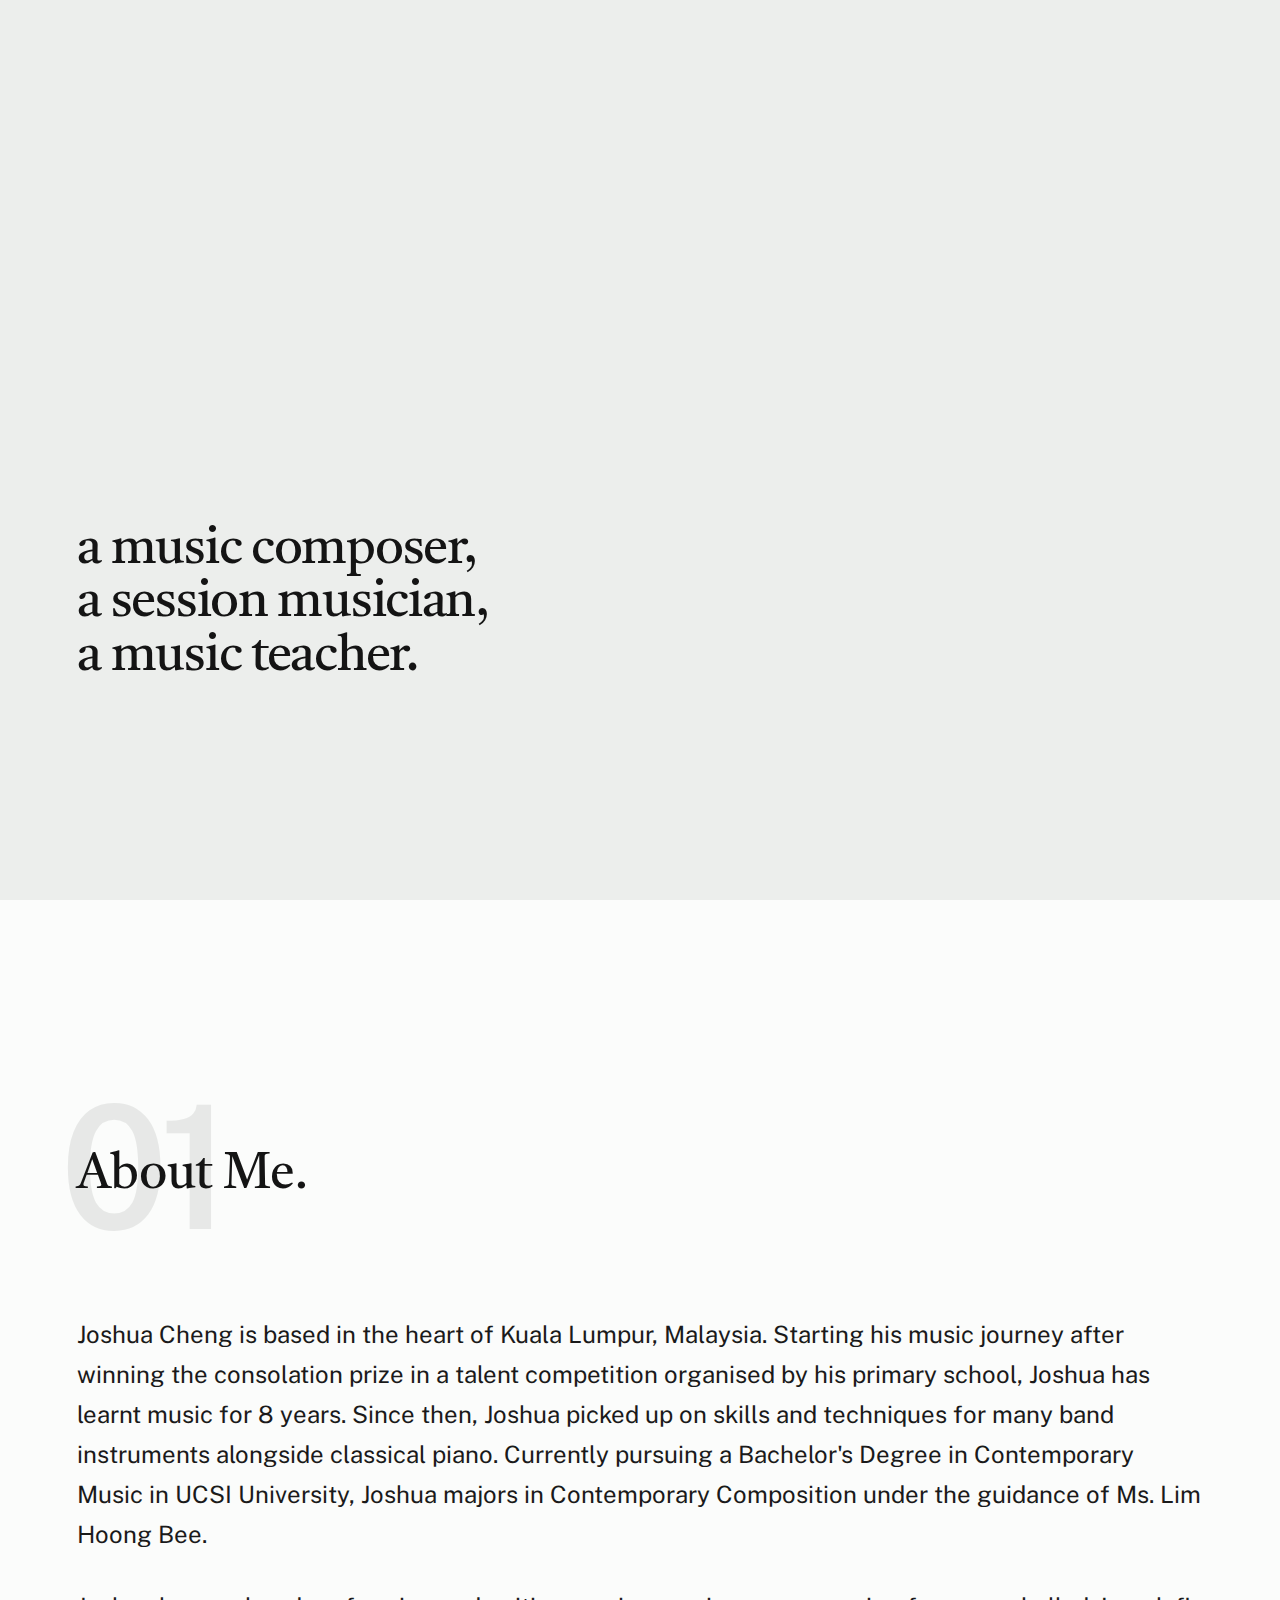
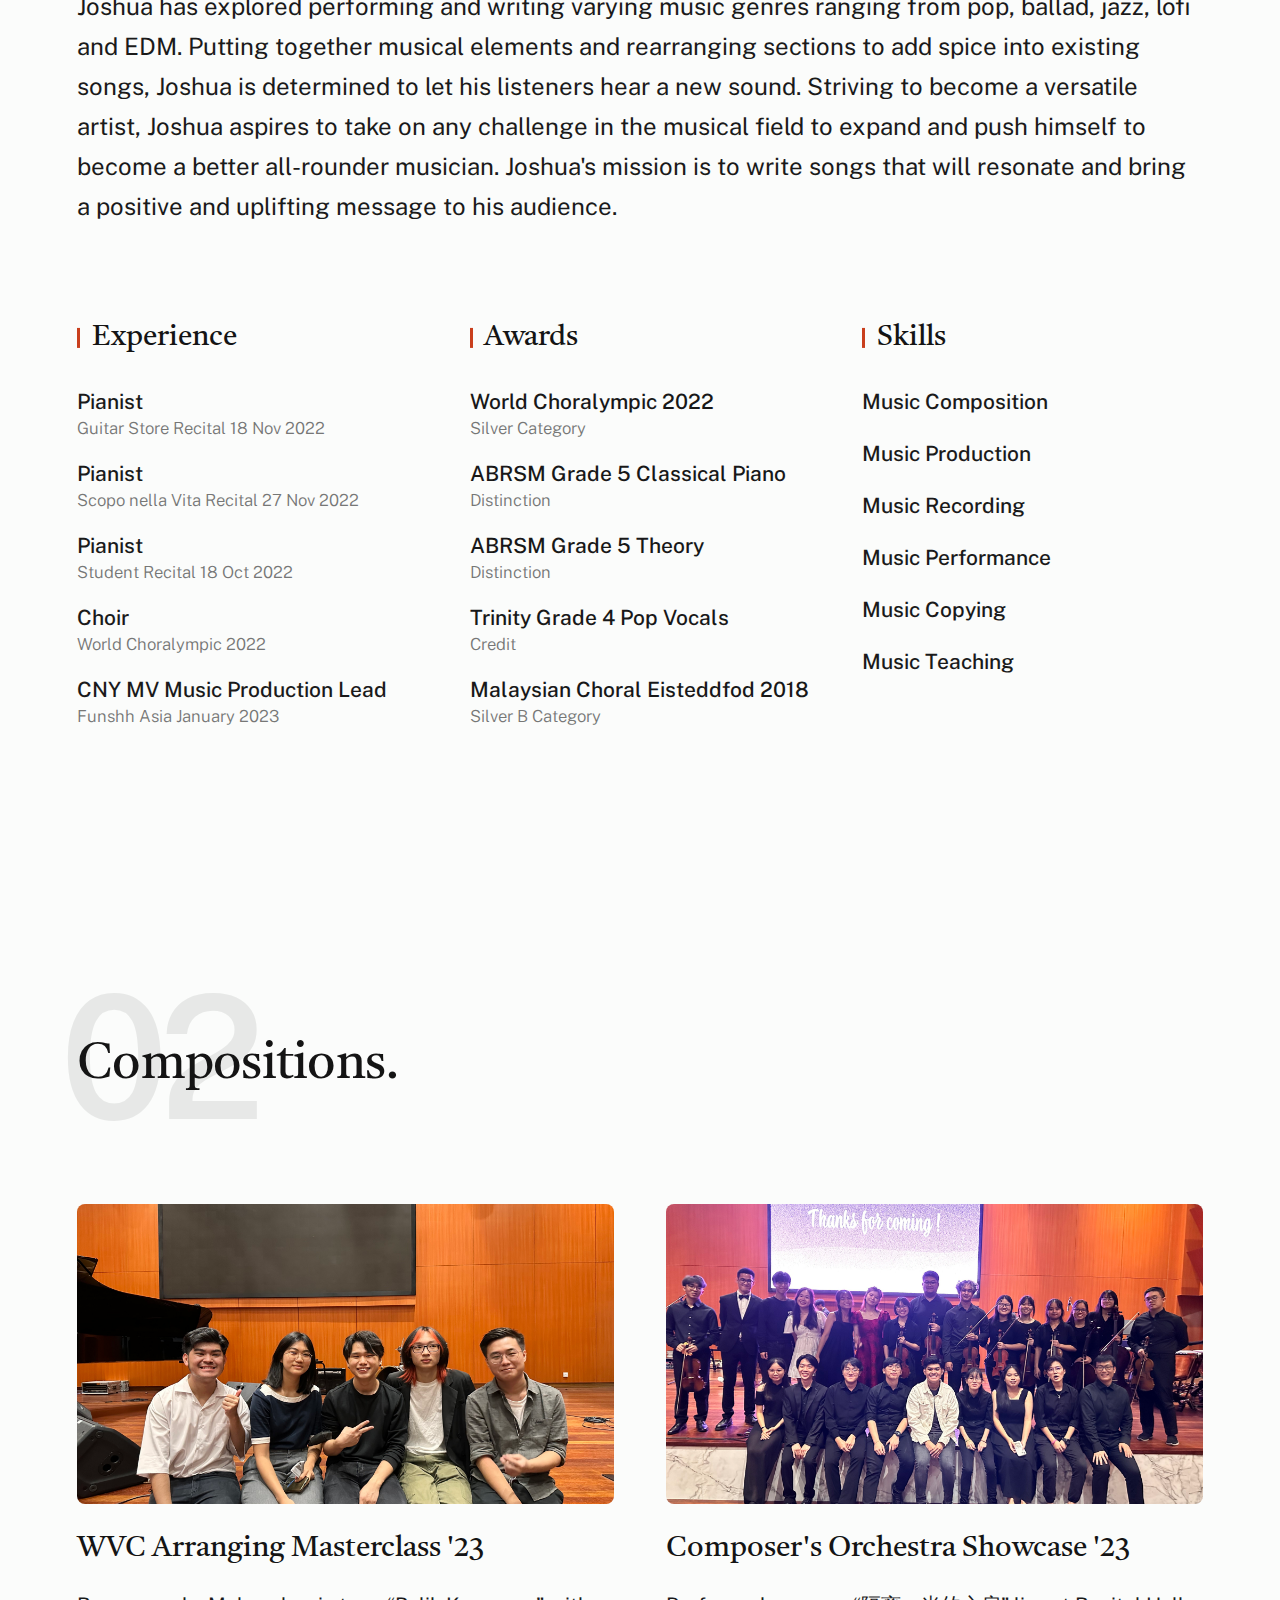
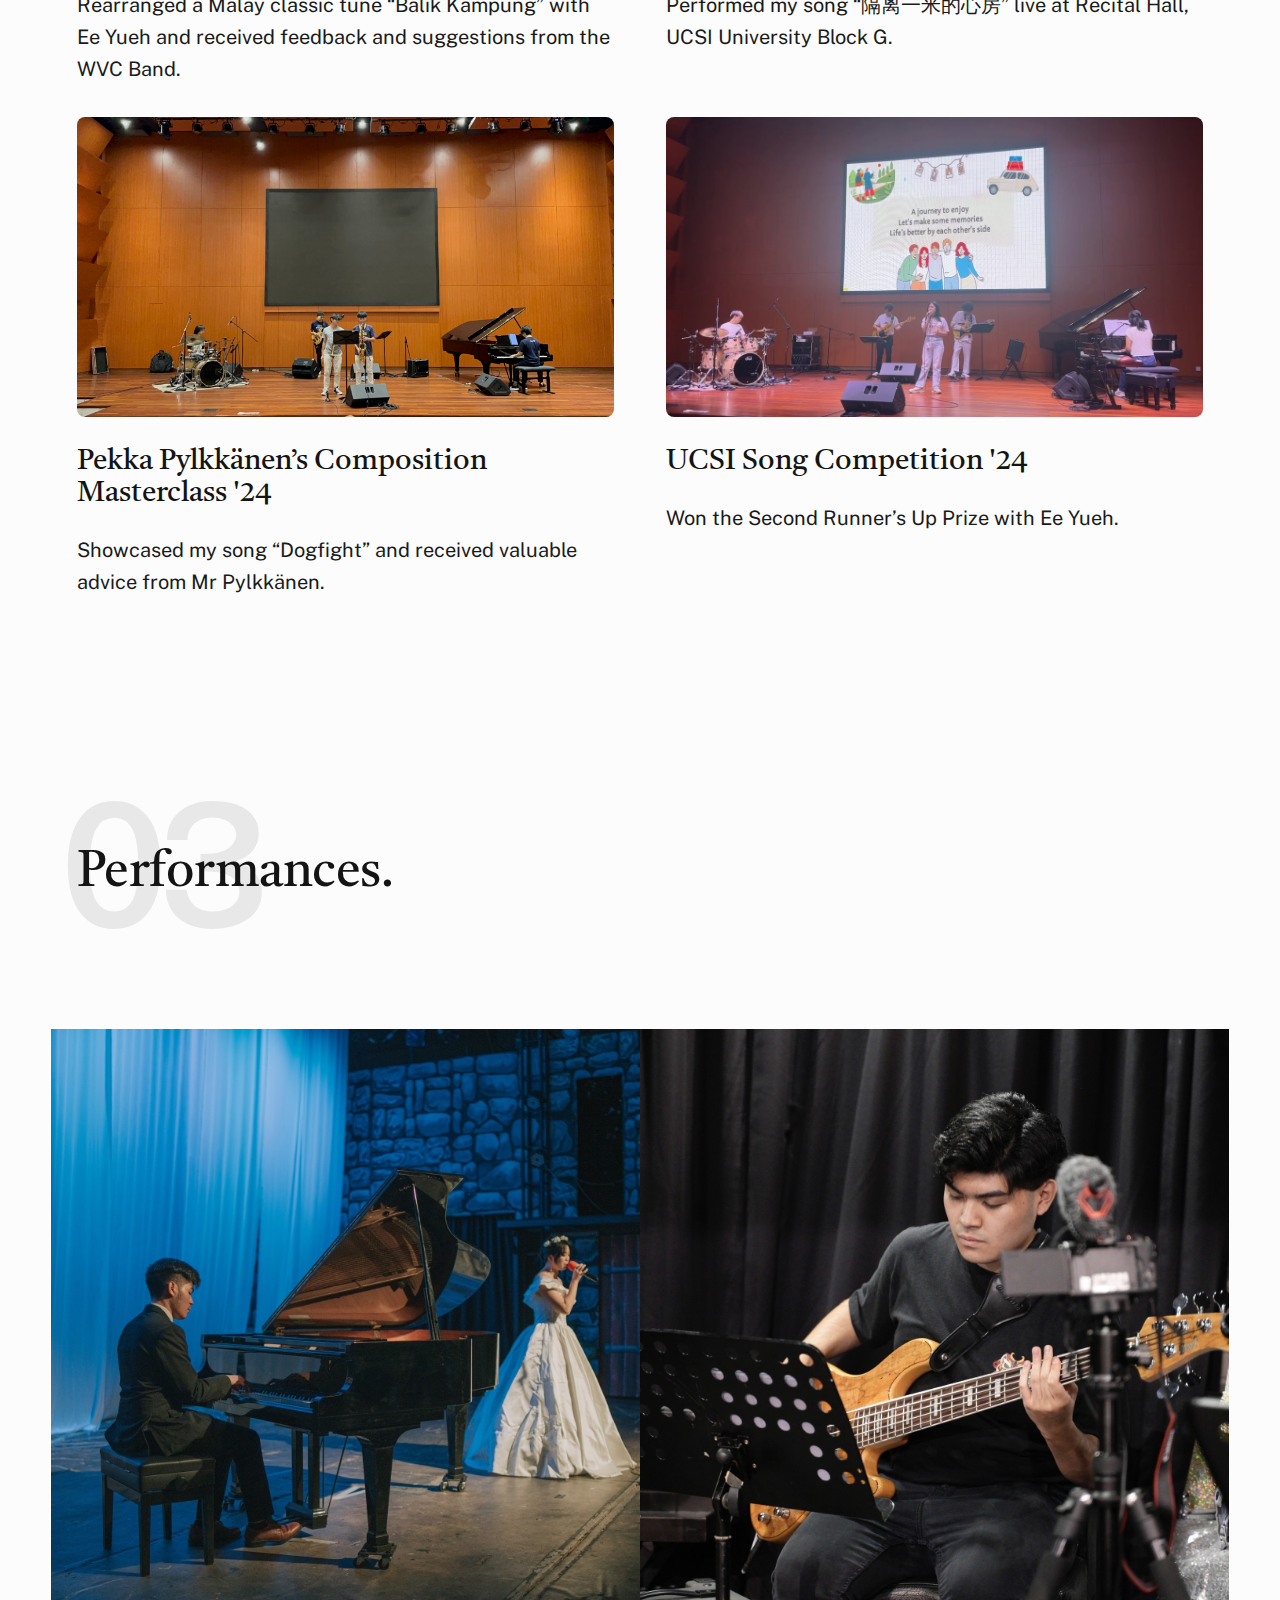
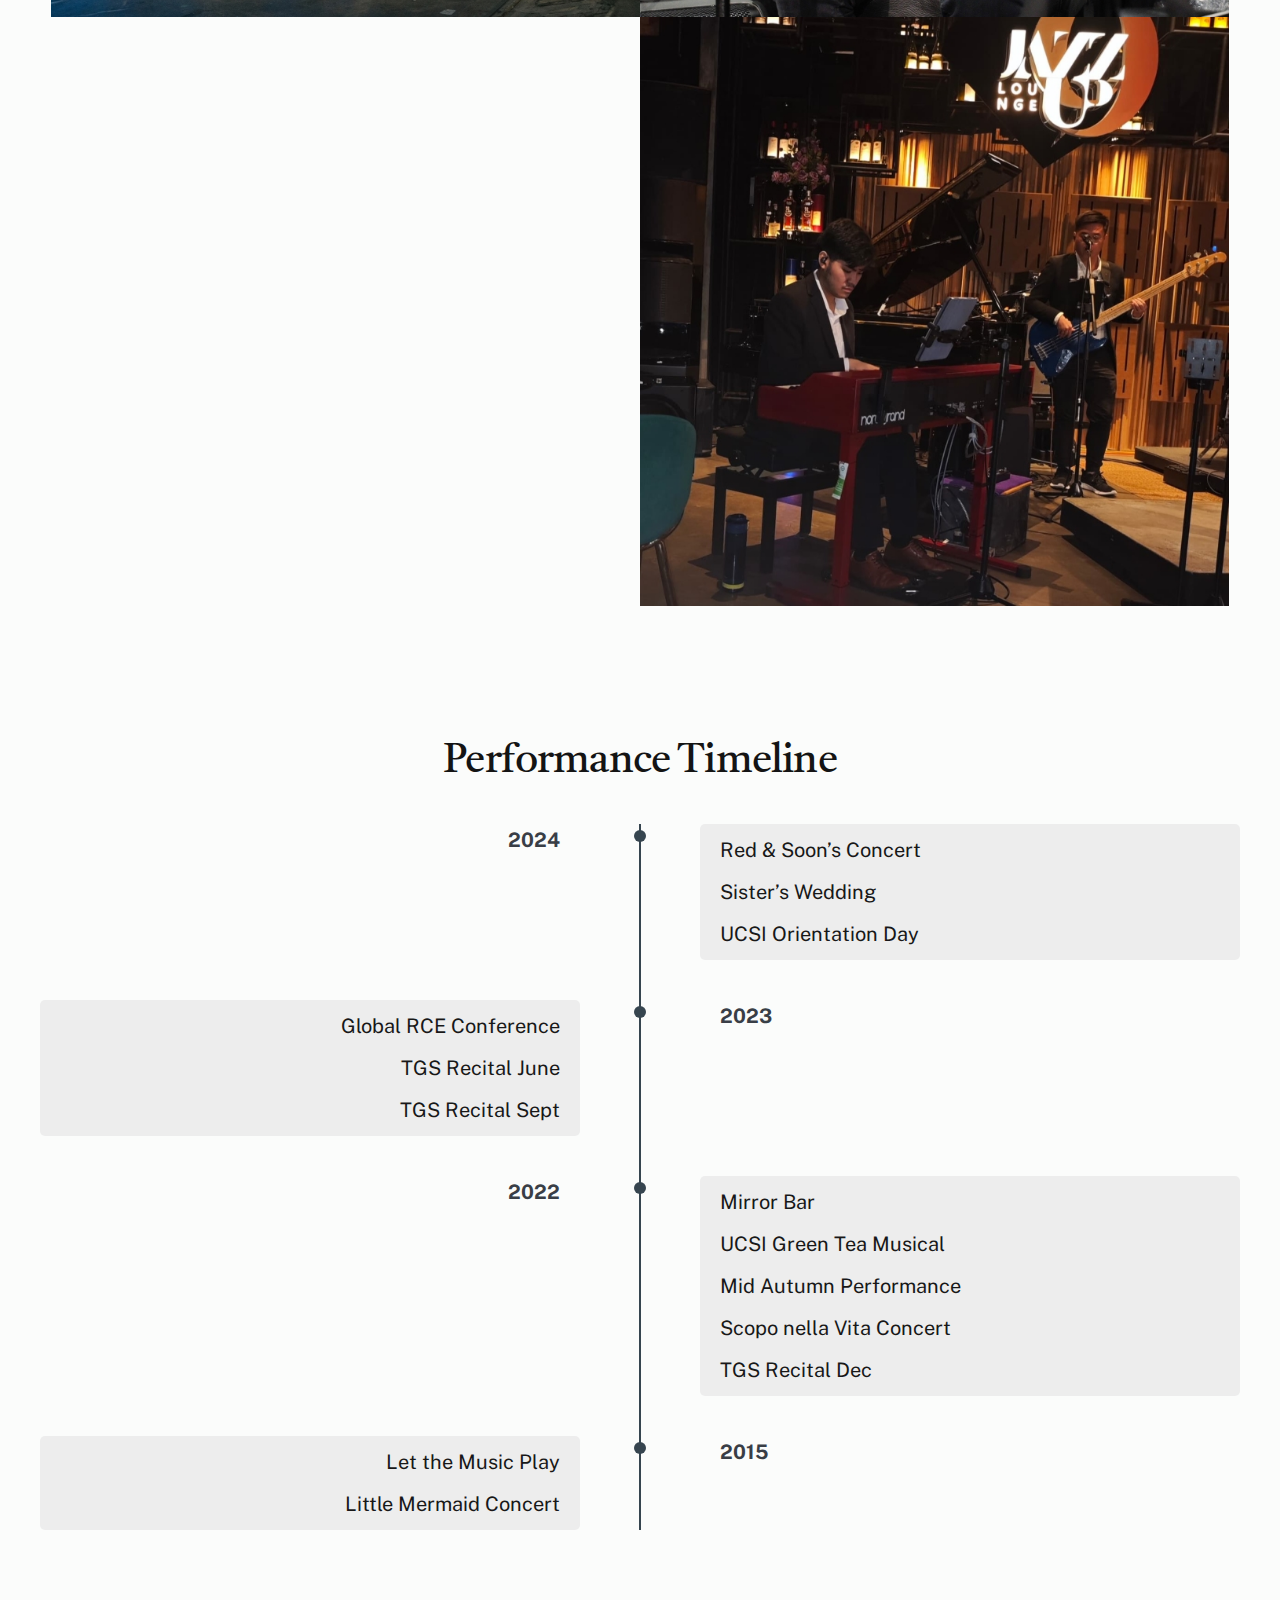
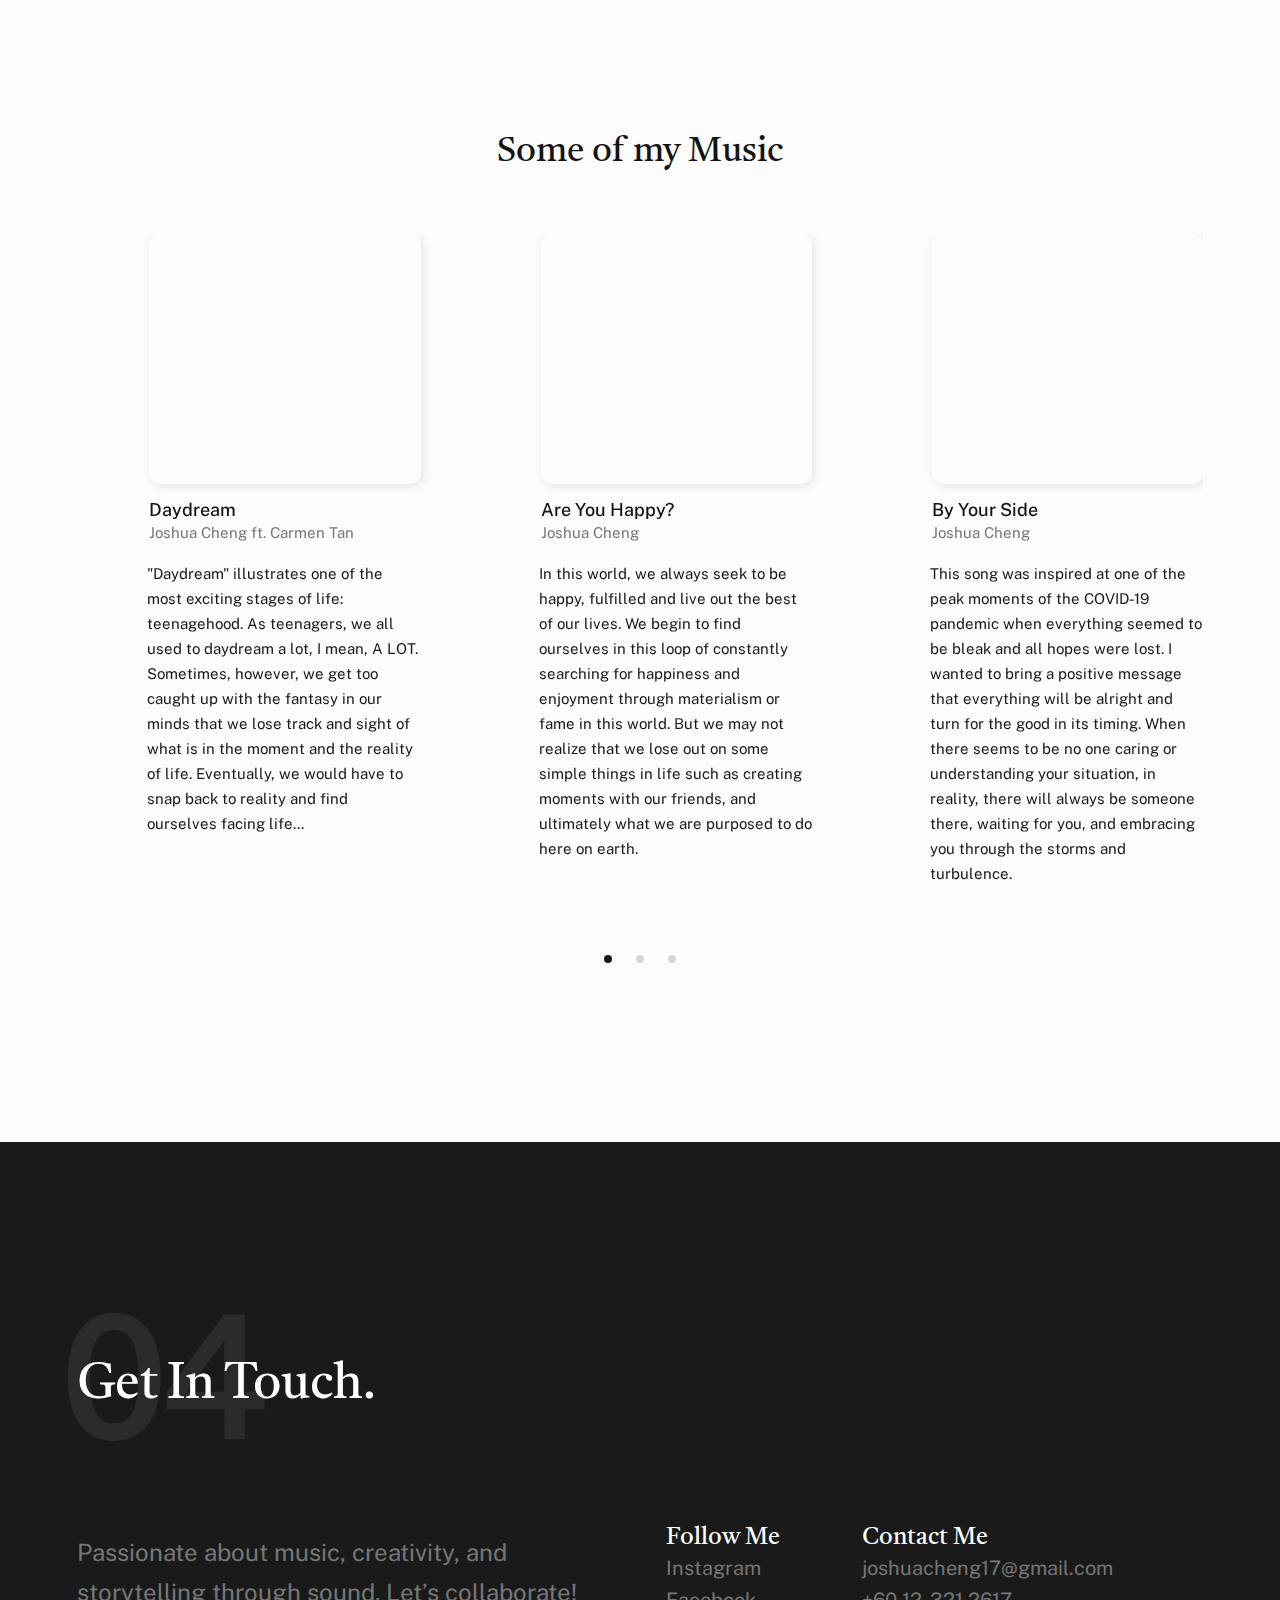
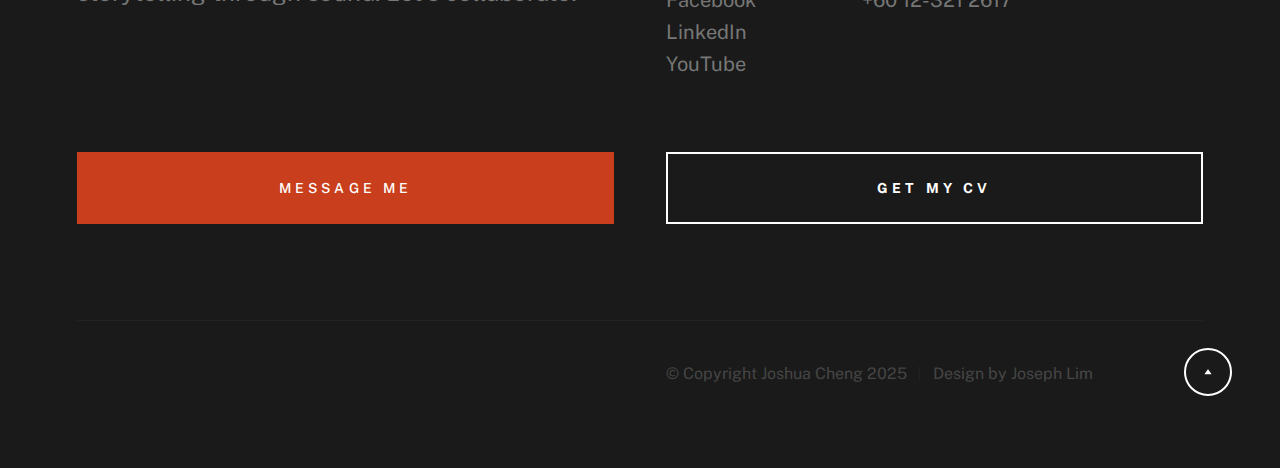
==== commit d8651e7d: "Update index.html" ====
--- a/index.html
+++ b/index.html
@@ -140,7 +140,7 @@
             </ul> <!-- end s-intro__social -->
 
             <div class="s-intro__content-media">                               
-                <img src="images/main_portrait.JPG.jpg" srcset="images/main_portrait.jpg 1x, images/main_portrait.jpg 2x" alt="">
+                <img src="images/main_portrait.jpg" srcset="images/main_portrait.jpg 1x, images/main_portrait.jpg 2x" alt="">
             </div> <!-- s-intro__content-media -->                
 
             <div class="s-intro__btn-download">
@@ -371,9 +371,9 @@
 
                 <!-- Second Performance -->
                 <div class="column entry">
-                    <a href="images/folio/gallery/tgs_recital_sept23.jpg" class="entry__link glightbox" data-glightbox="title: TGS Recital Sept '23'; description: .entry__desc-05">
+                    <a href="images/folio/gallery/tgs_recital_sept23.JPG" class="entry__link glightbox" data-glightbox="title: TGS Recital Sept '23'; description: .entry__desc-05">
                         <div class="entry__thumb">
-                            <img src="images/folio/tgs_recital_sept23.jpg" srcset="images/folio/tgs_recital_sept23.jpg 1x, images/folio/tgs_recital_sept23@2x.jpg 2x" alt="">
+                            <img src="images/folio/tgs_recital_sept23.JPG" srcset="images/folio/tgs_recital_sept23.JPG 1x, images/folio/tgs_recital_sept23@2x.JPG 2x" alt="">
                         </div>
                         <div class="entry__info">
                             <h4 class="entry__title">TGS Recital Sept '23</h4>
@@ -803,4 +803,4 @@
     <script src="js/main.js"></script>
 
 </body>
-</html>+</html>
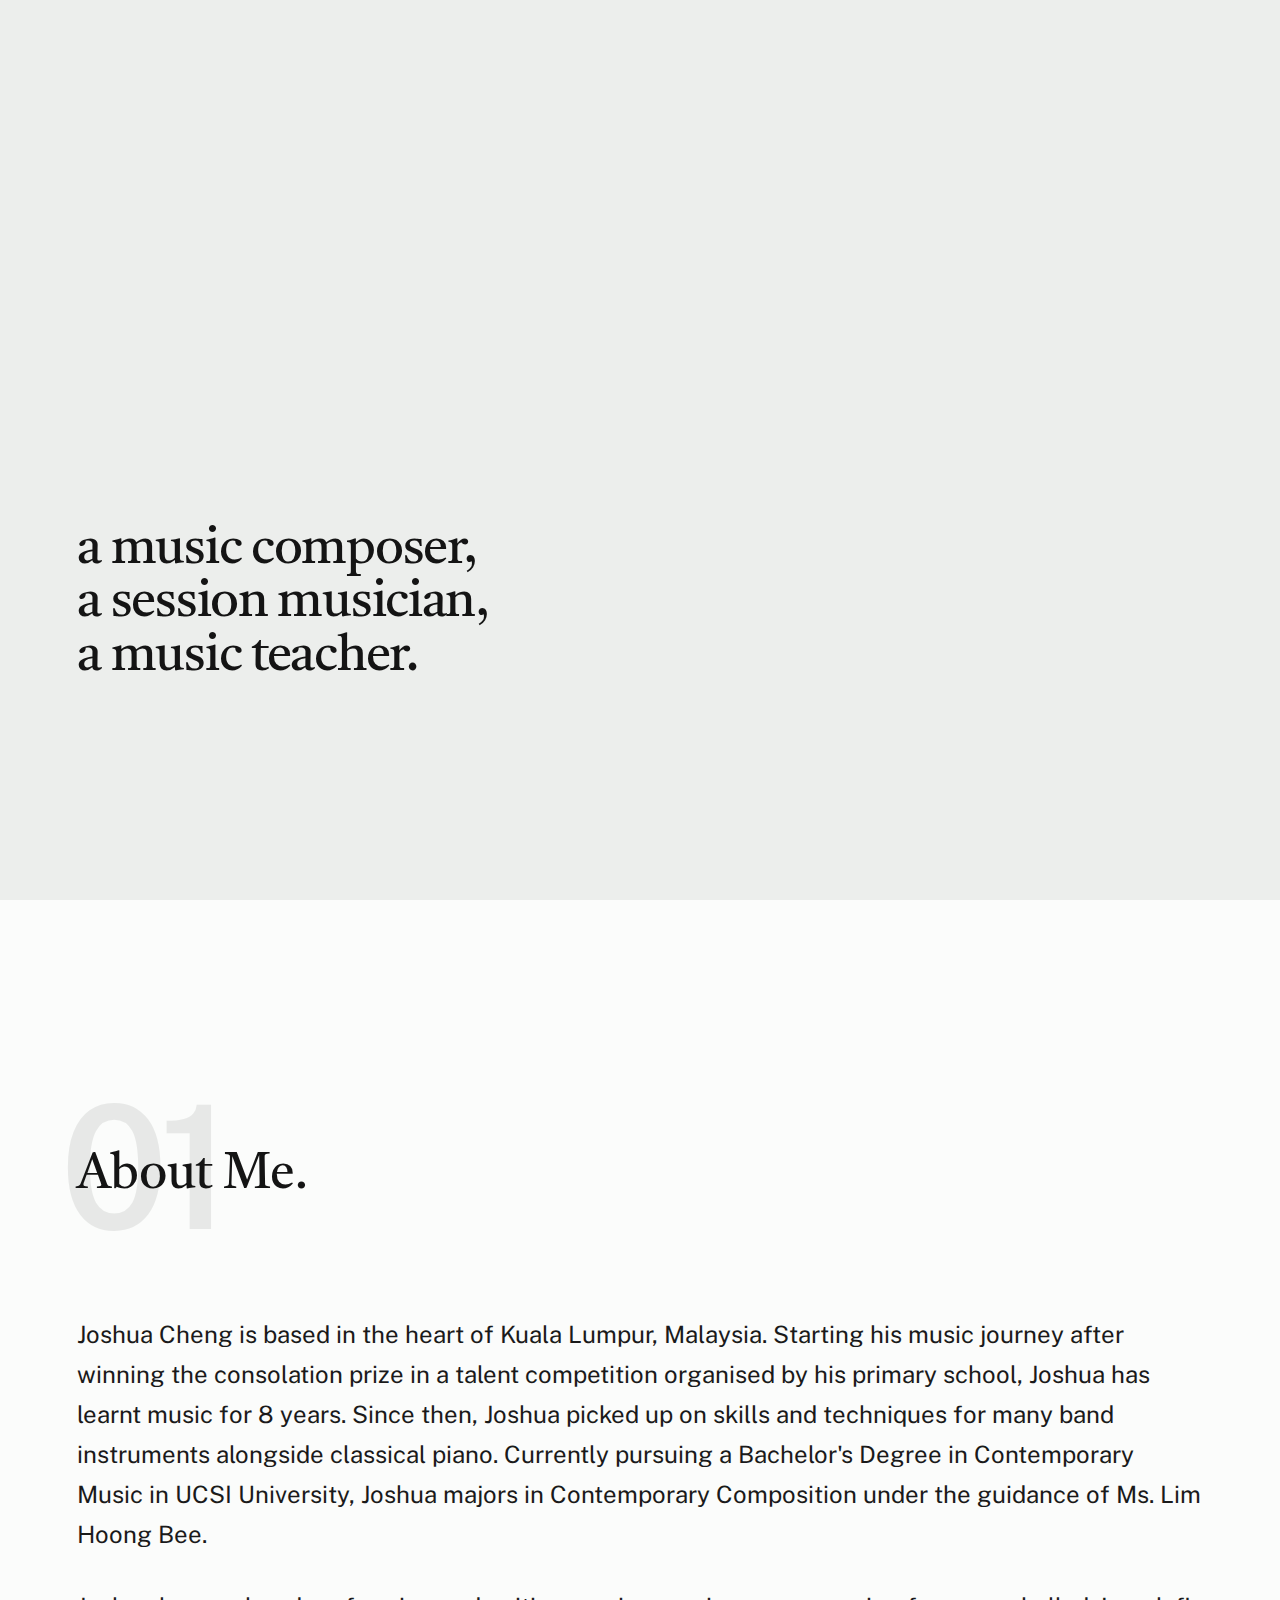
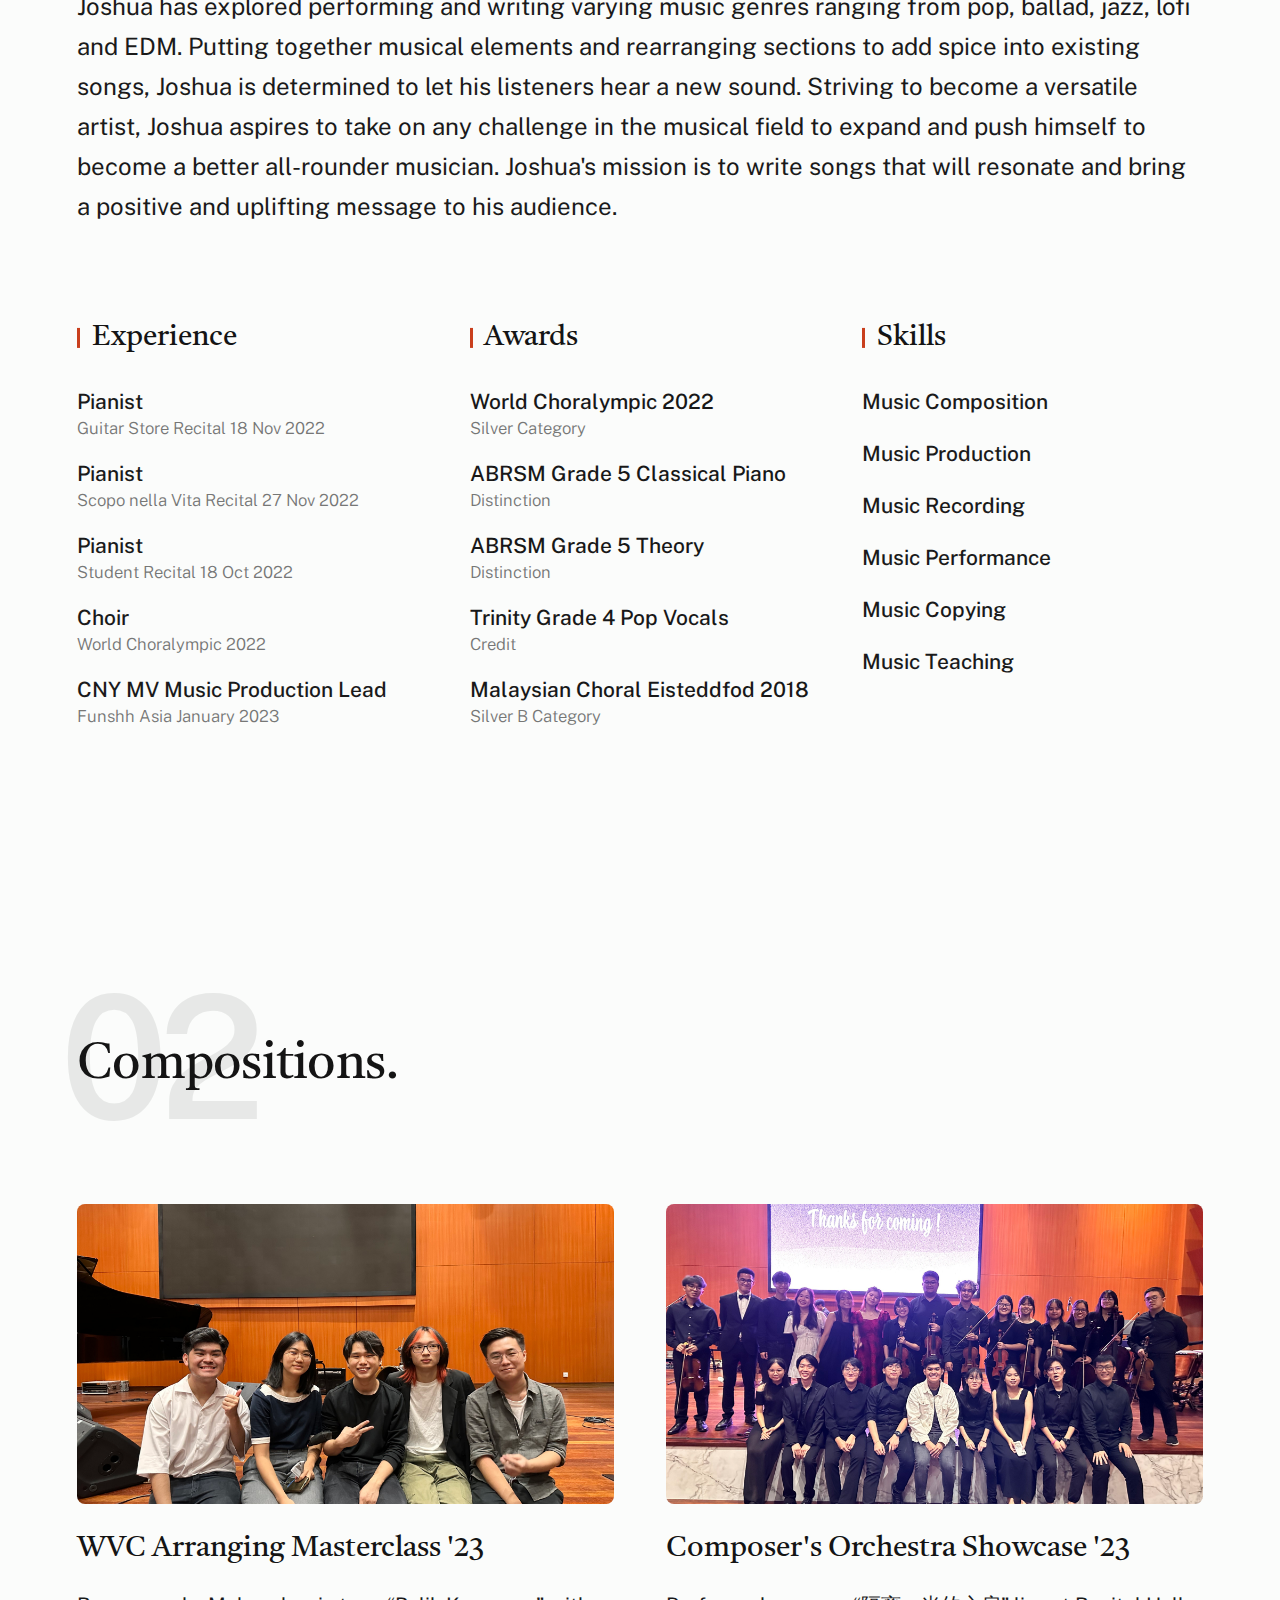
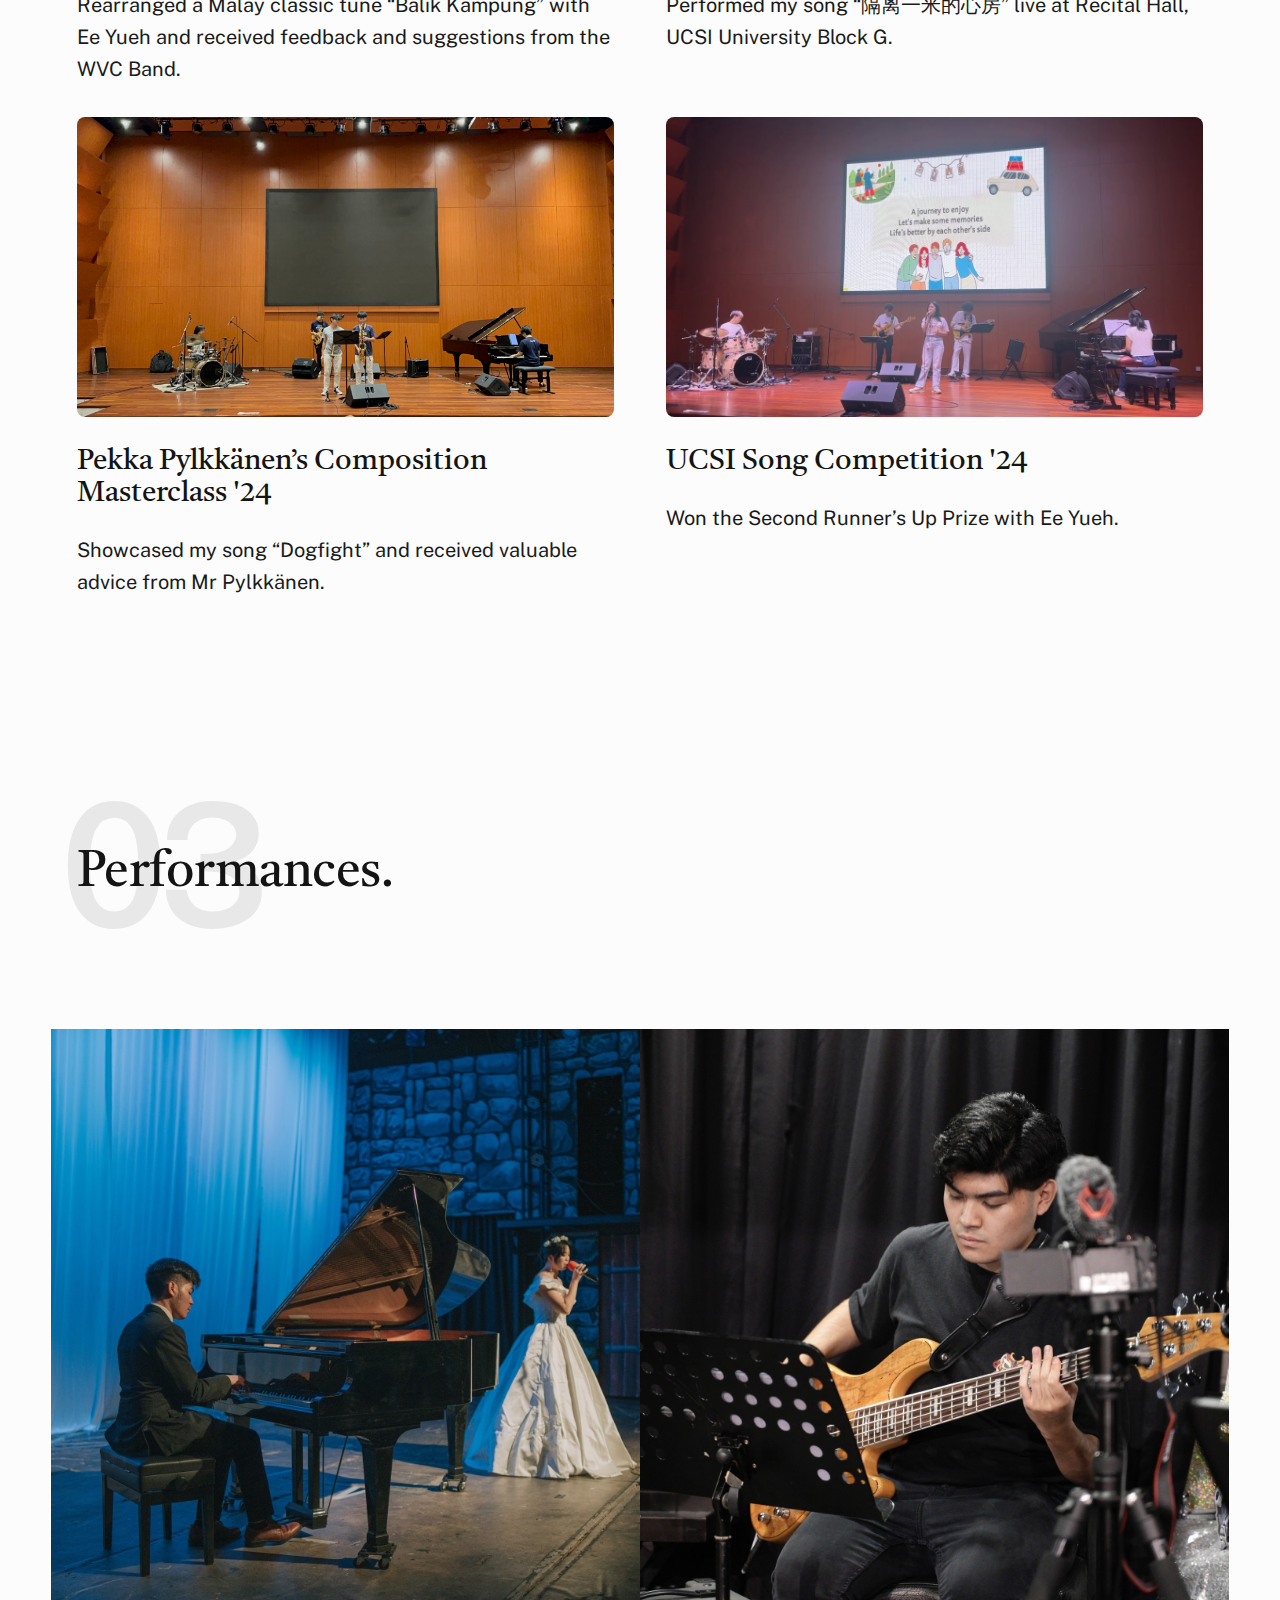
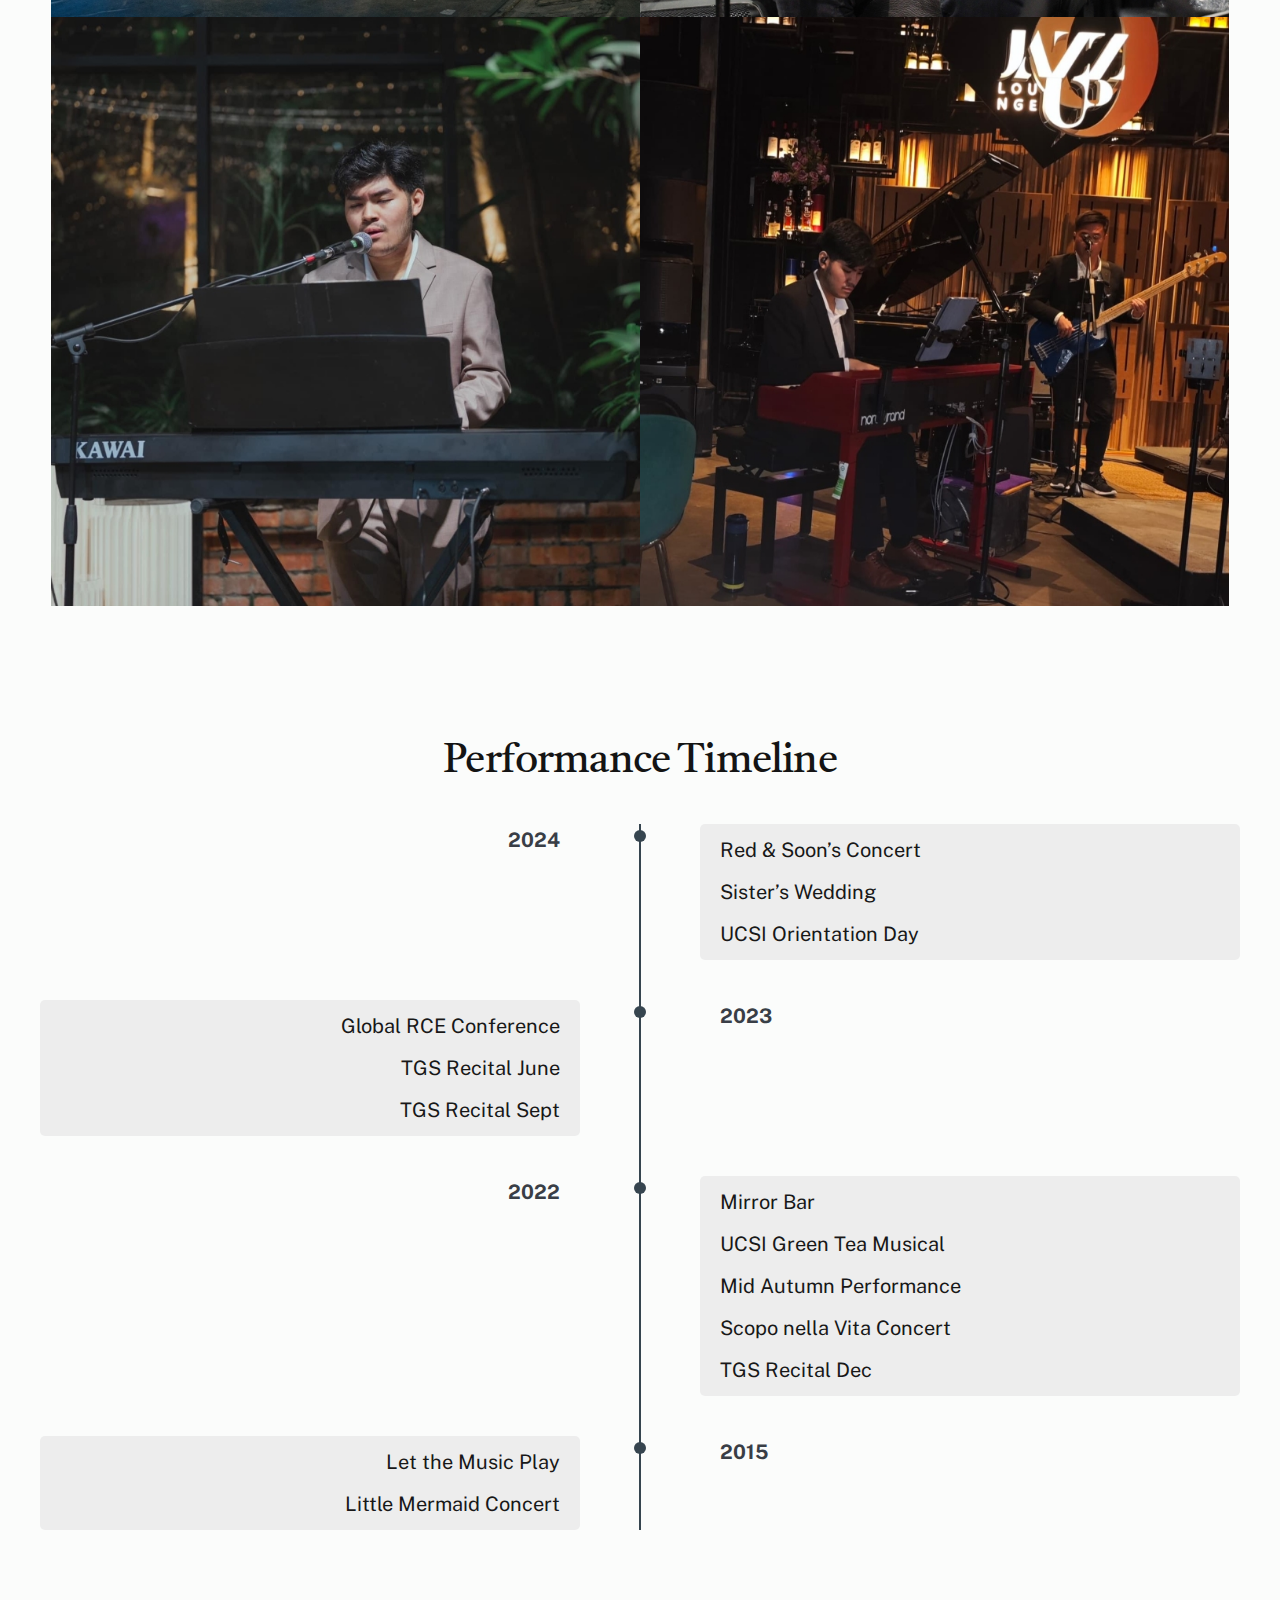
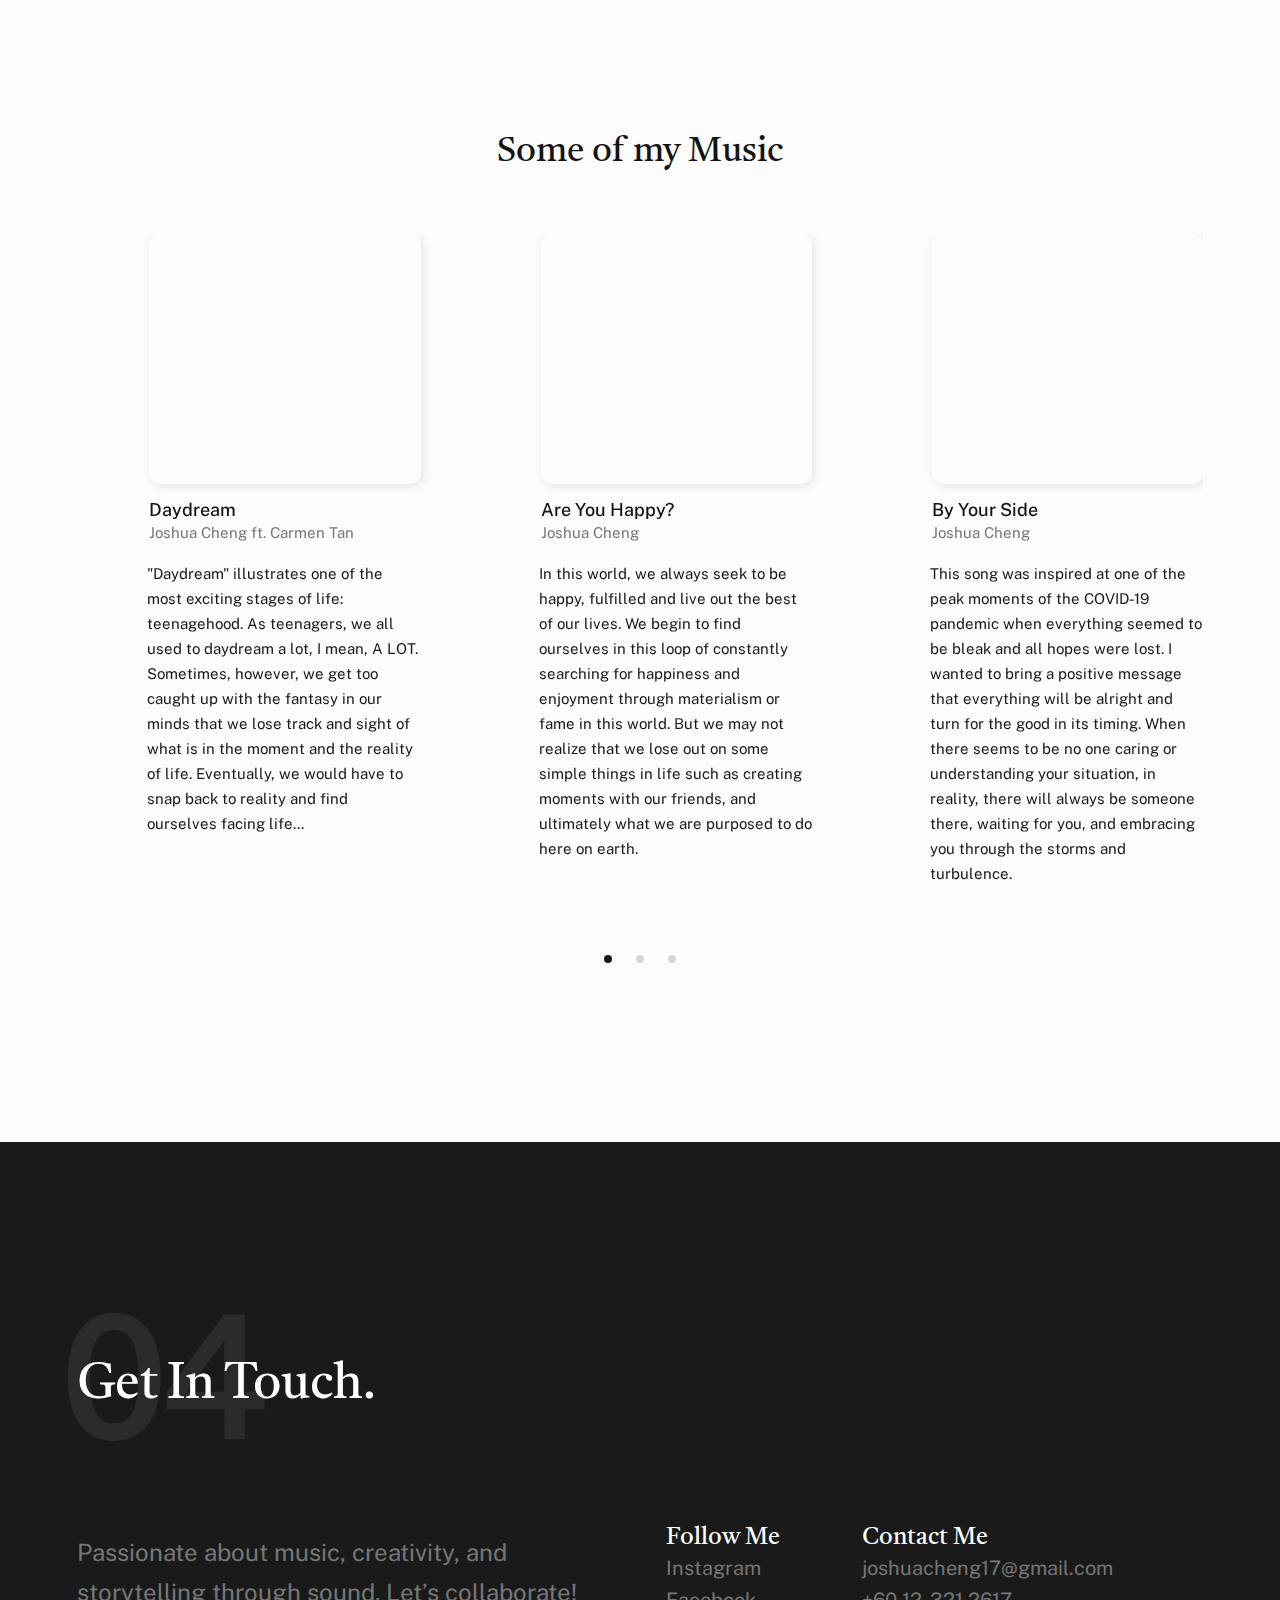
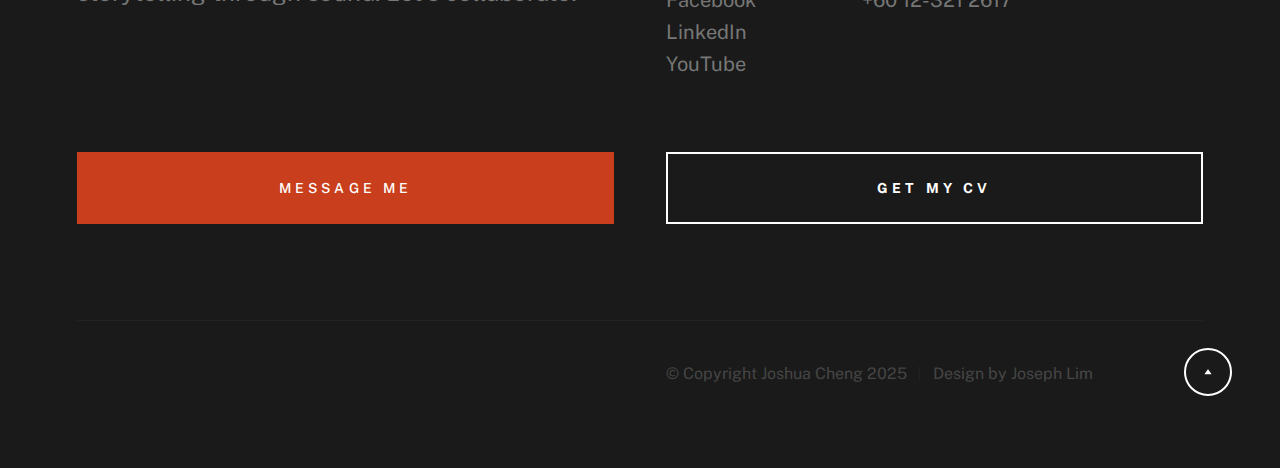
==== commit 9884b356: "Update index.html" ====
--- a/index.html
+++ b/index.html
@@ -391,9 +391,9 @@
 
                 <!-- Third Performance -->
                 <div class="column entry">
-                    <a href="images/folio/gallery/sister_wedding.jpg" class="entry__link glightbox" data-glightbox="title: Sister's Wedding '24; description: .entry__desc-04">
+                    <a href="images/folio/gallery/sister_wedding.JPG" class="entry__link glightbox" data-glightbox="title: Sister's Wedding '24; description: .entry__desc-04">
                         <div class="entry__thumb">
-                            <img src="images/folio/sister_wedding.JPG." srcset="images/folio/sister_wedding.jpg 1x, images/folio/sister_wedding@2x.jpg 2x" alt="">
+                            <img src="images/folio/sister_wedding.JPG." srcset="images/folio/sister_wedding.JPG 1x, images/folio/sister_wedding@2x.JPG 2x" alt="">
                         </div>
                         <div class="entry__info">
                             <h4 class="entry__title">Sister's Wedding '24</h4>
